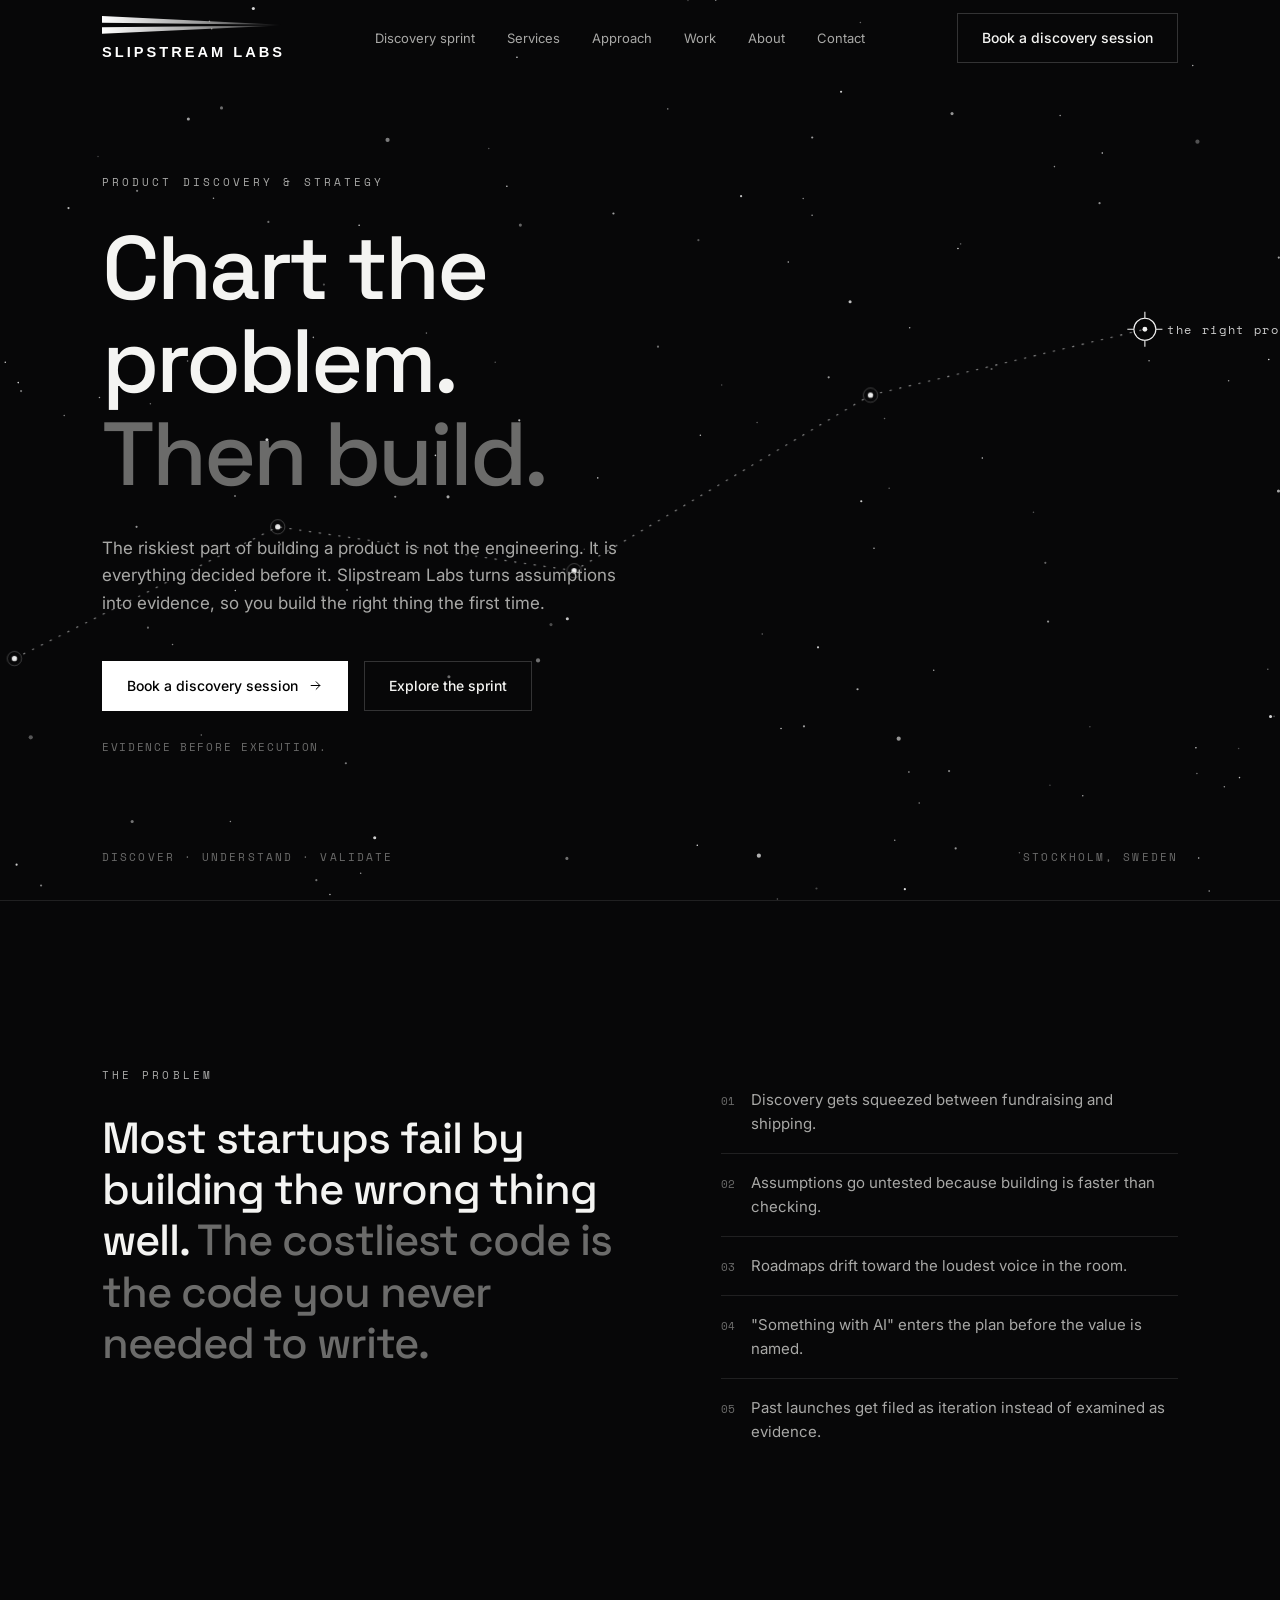
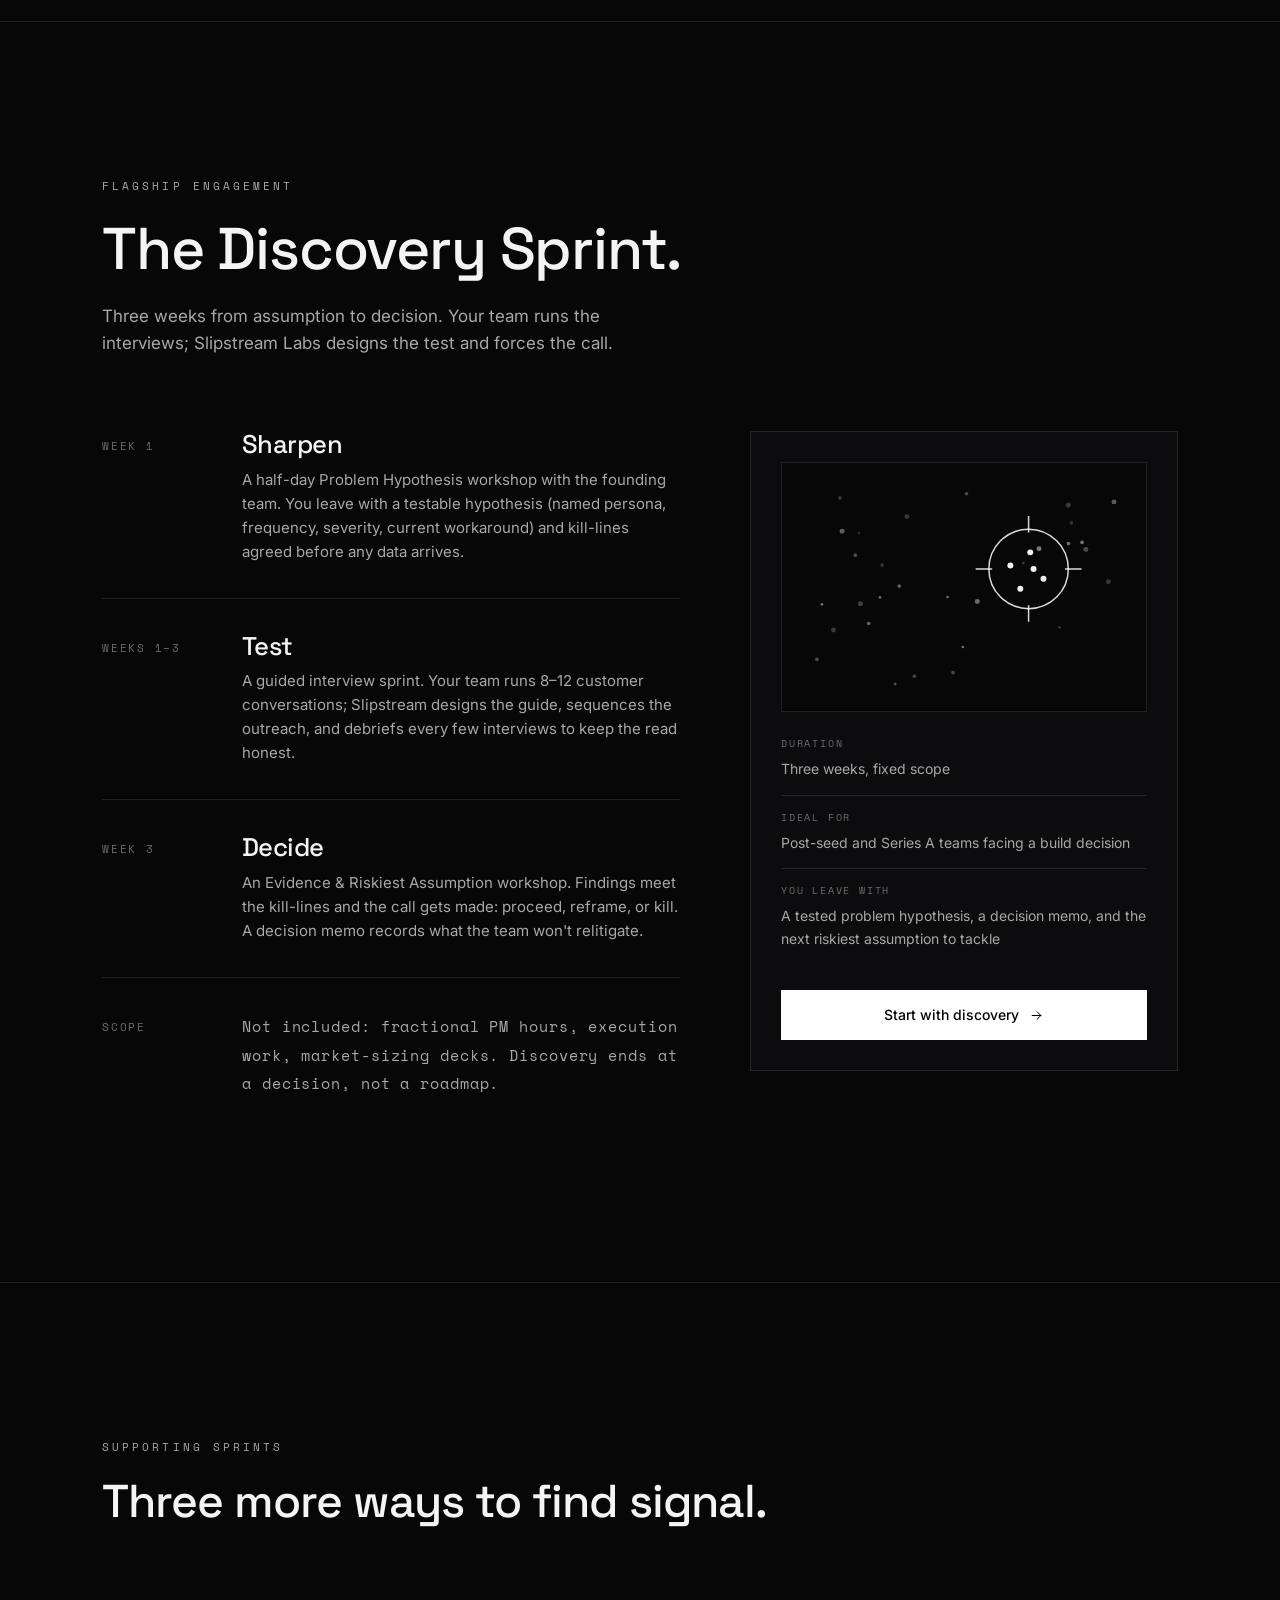
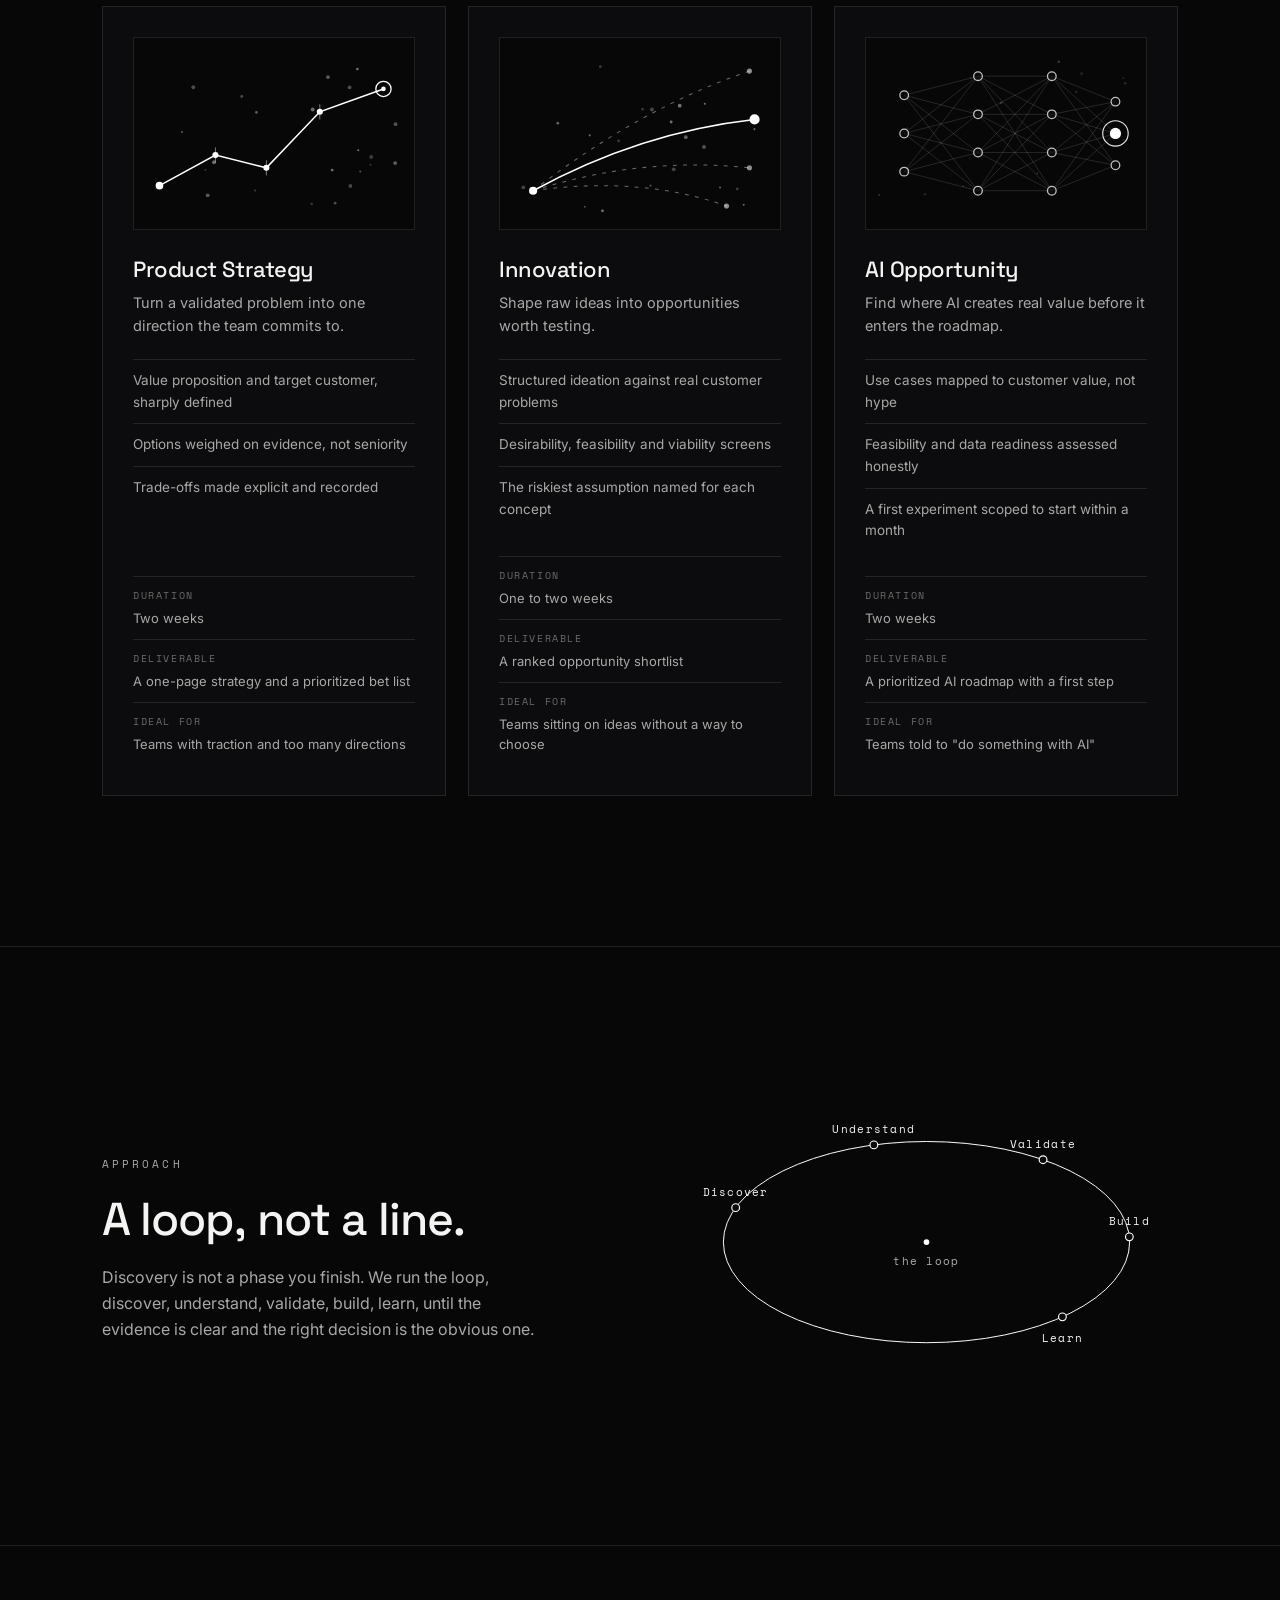
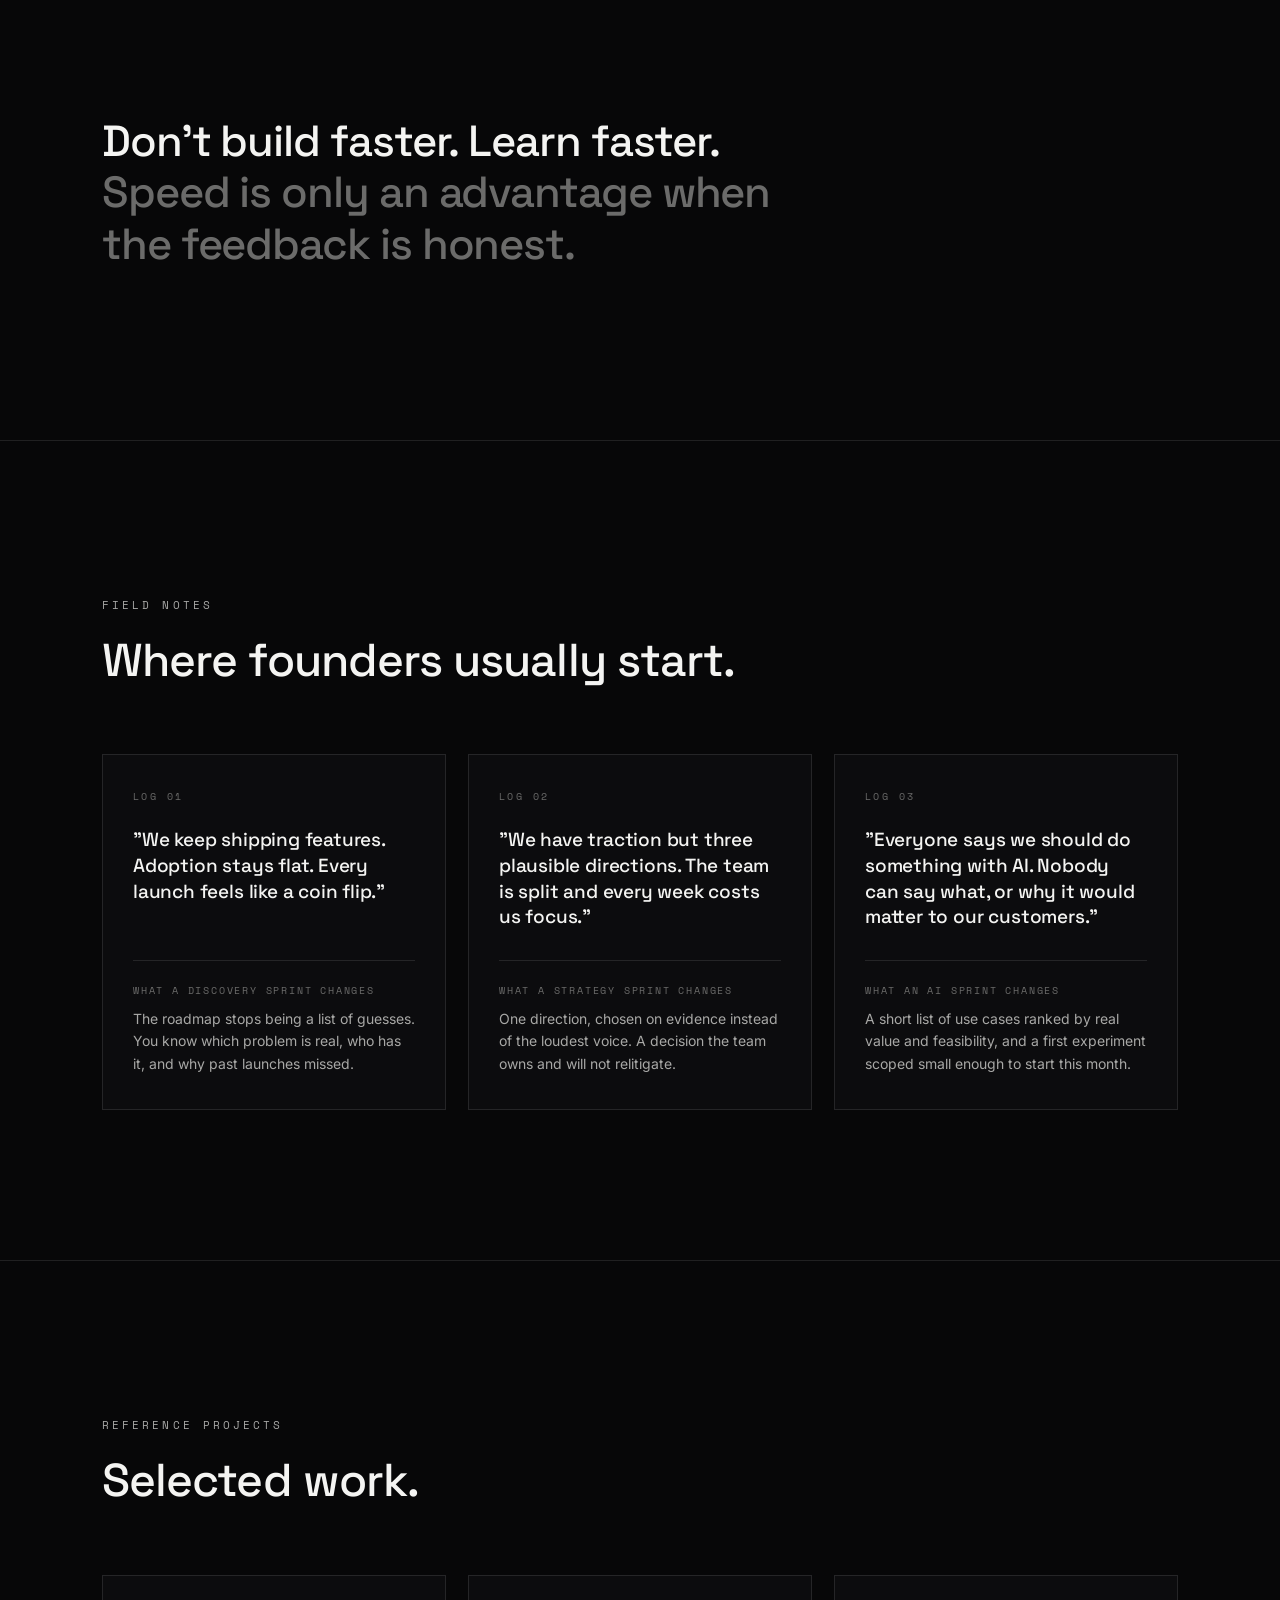
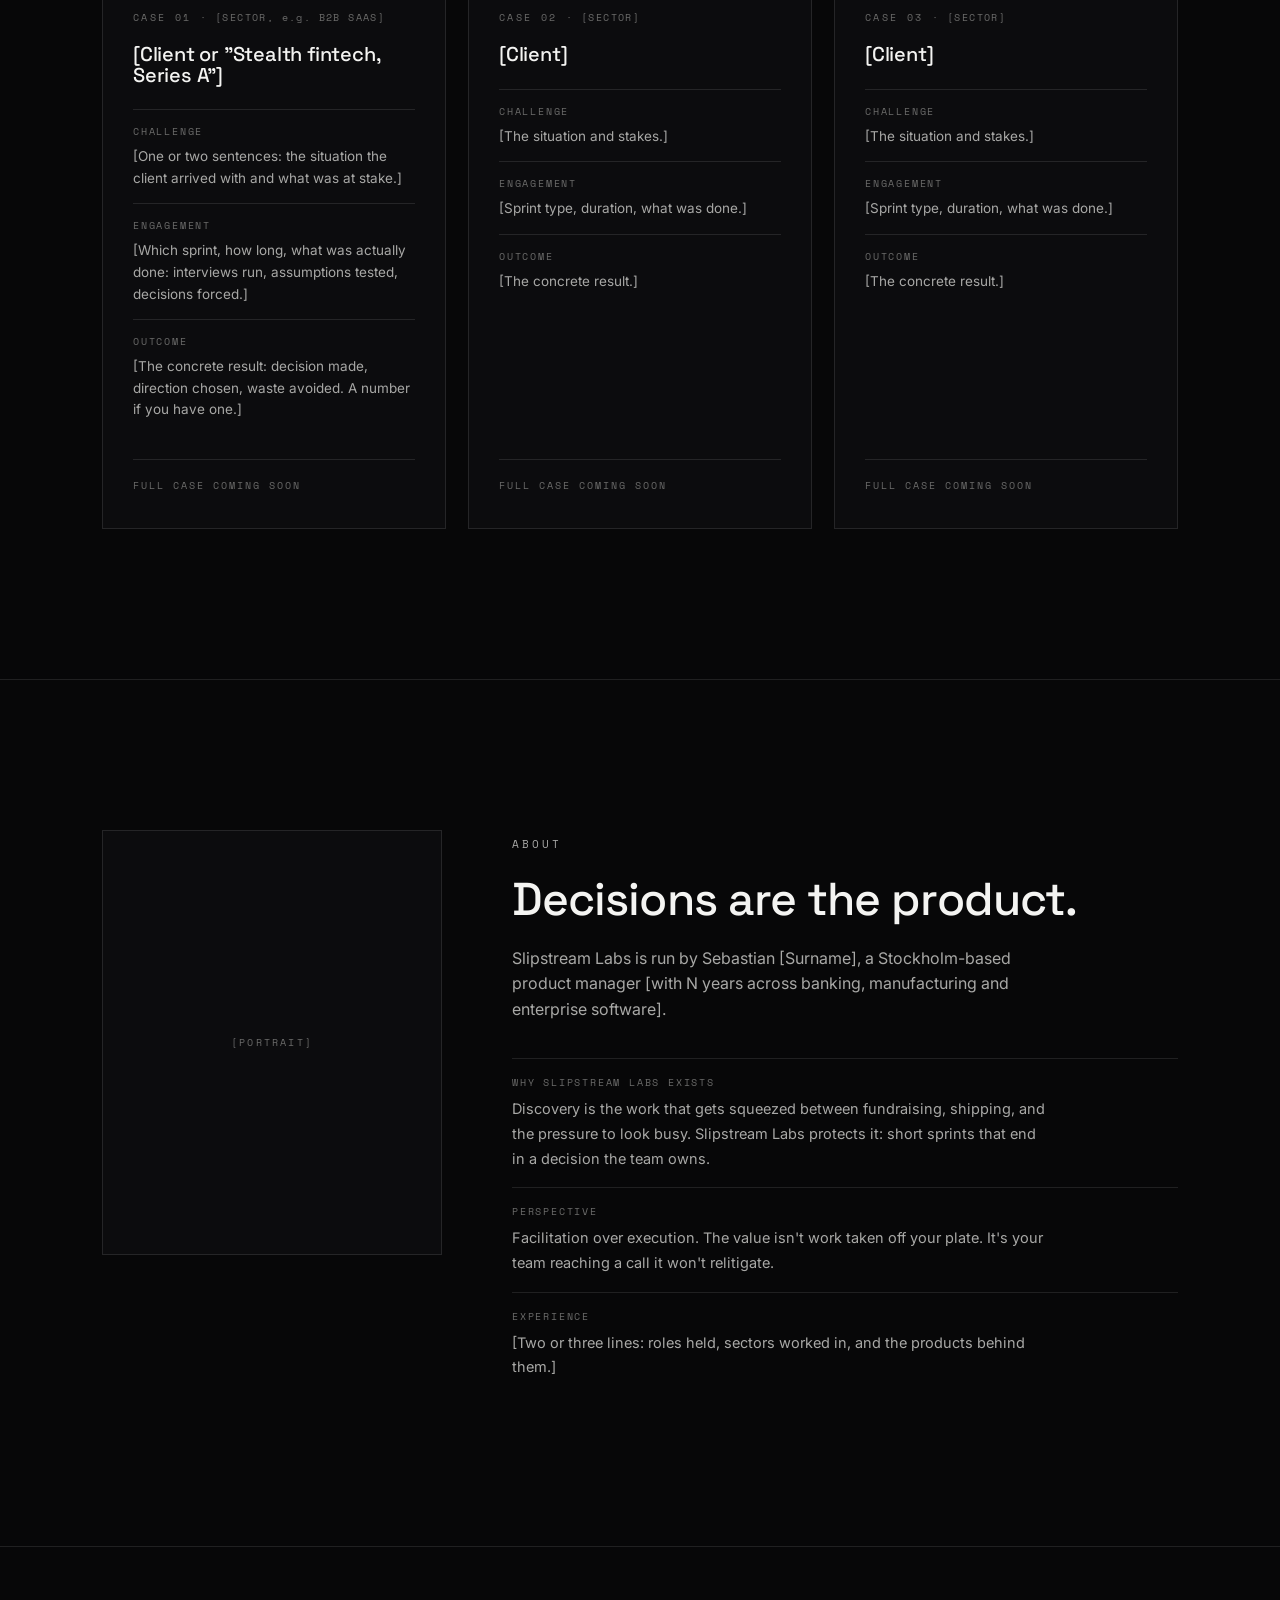
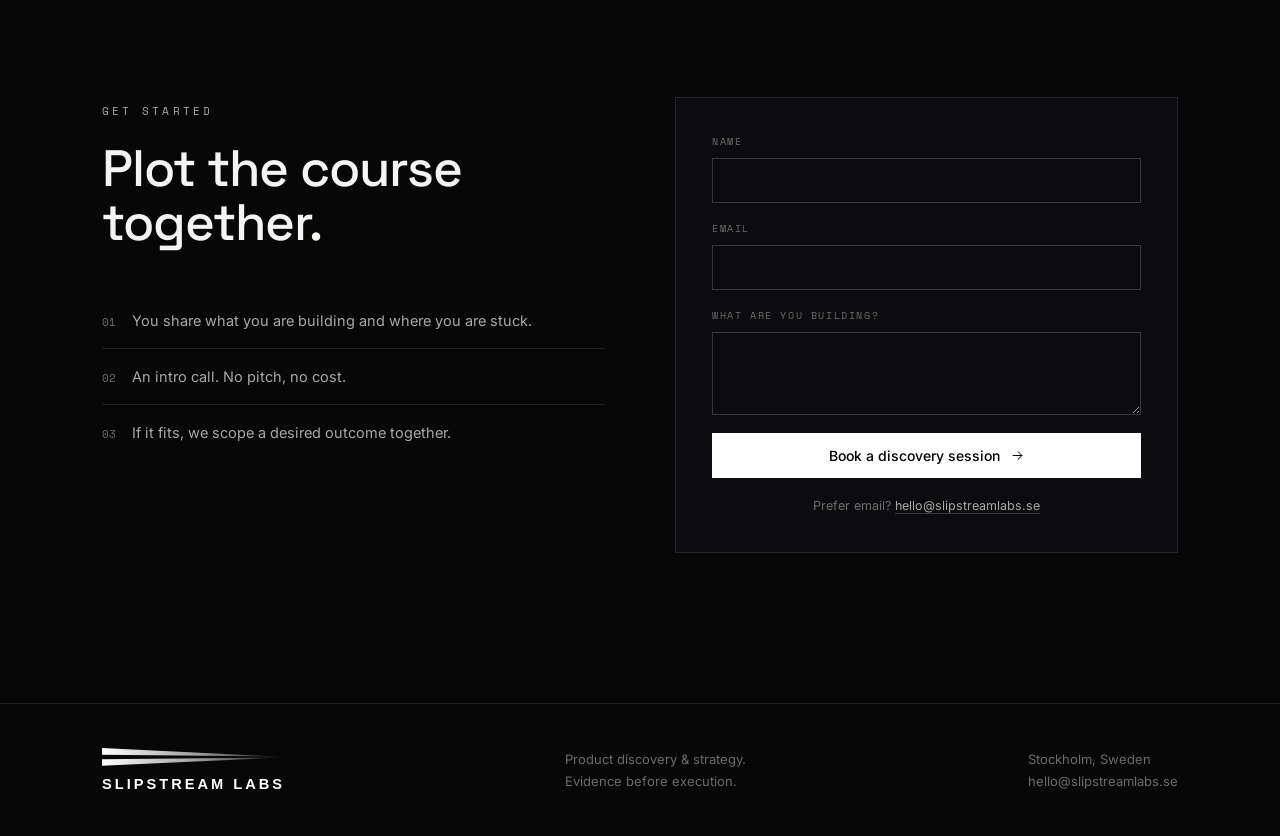
==== index.html @ be3dd7c4 "Rebrand site from Leapfrog Labs to Slipstream Labs Updates all company name references, contact emai" ====
<!DOCTYPE html><html lang="en"><head>
<meta charset="UTF-8"><meta name="viewport" content="width=device-width,initial-scale=1">
<title>Slipstream Labs, product discovery and strategy</title>
<meta name="description" content="Slipstream Labs helps teams discover, understand and validate the right problems before building. Product discovery, strategy, innovation and AI, with evidence before execution.">
<meta name="theme-color" content="#070708">
<meta property="og:type" content="website">
<meta property="og:title" content="Slipstream Labs">
<meta property="og:description" content="Chart the problem. Then build. Product discovery and strategy, evidence before execution.">
<meta property="og:image" content="assets/og-image.png">
<meta property="og:image:width" content="1200"><meta property="og:image:height" content="630">
<meta name="twitter:card" content="summary_large_image">
<link rel="icon" href="assets/favicon.svg" type="image/svg+xml">
<link rel="preconnect" href="https://fonts.googleapis.com"><link rel="preconnect" href="https://fonts.gstatic.com" crossorigin>
<link href="https://fonts.googleapis.com/css2?family=Space+Grotesk:wght@400;500;600&family=Inter:wght@400;500&family=Space+Mono&display=swap" rel="stylesheet">
<link rel="stylesheet" href="css/styles.css"></head><body>

<nav class="nav" id="nav"><div class="nav-in">
  <a class="brand" href="#top" aria-label="Slipstream Labs, home">
    <img
        src="assets/logo-lockup.svg"
        alt="Slipstream Labs"
        class="lockup"
    />
</a>
  <div class="nav-links"><a href="#discovery">Discovery sprint</a><a href="#services">Services</a><a href="#approach">Approach</a><a href="#cases">Work</a><a href="#about">About</a><a href="#contact">Contact</a></div>
  <a class="btn" href="#contact">Book a discovery session</a>
</div></nav>

<header class="hero" id="top">
  <svg class="stars" viewBox="0 0 1440 820" preserveAspectRatio="xMidYMid slice" aria-hidden="true"><rect width="1440" height="820" fill="none"/>
    <circle cx="920.8" cy="20.5" r="0.7" fill="#fff" opacity="0.4"/>
    <circle cx="974.4" cy="731.6" r="0.7" fill="#fff" opacity="0.52" class="tw" style="animation-delay:1.3s;animation-duration:5.0s"/>
    <circle cx="38.2" cy="163.0" r="1.0" fill="#fff" opacity="0.6"/>
    <circle cx="848.5" cy="663.7" r="0.7" fill="#fff" opacity="0.77"/>
    <circle cx="490.0" cy="127.5" r="1.9" fill="#fff" opacity="0.47" class="tw" style="animation-delay:0.6s;animation-duration:6.4s"/>
    <circle cx="869.4" cy="661.8" r="1.0" fill="#fff" opacity="0.6"/>
    <circle cx="545.1" cy="452.7" r="1.4" fill="#fff" opacity="0.65"/>
    <circle cx="831.4" cy="577.7" r="0.7" fill="#fff" opacity="0.4"/>
    <circle cx="114.9" cy="190.9" r="0.7" fill="#fff" opacity="0.43"/>
    <circle cx="525.4" cy="303.5" r="0.7" fill="#fff" opacity="0.42"/>
    <circle cx="933.2" cy="499.5" r="0.7" fill="#fff" opacity="0.72" class="tw" style="animation-delay:2.3s;animation-duration:7.0s"/>
    <circle cx="921.6" cy="456.7" r="1.0" fill="#fff" opacity="0.8"/>
    <circle cx="329.8" cy="26.3" r="0.7" fill="#fff" opacity="0.42" class="tw" style="animation-delay:5.7s;animation-duration:6.5s"/>
    <circle cx="453.1" cy="537.5" r="0.7" fill="#fff" opacity="0.84"/>
    <circle cx="381.4" cy="202.2" r="1.0" fill="#fff" opacity="0.42"/>
    <circle cx="1292.9" cy="327.5" r="0.7" fill="#fff" opacity="0.9"/>
    <circle cx="130.9" cy="38.6" r="0.7" fill="#fff" opacity="0.66"/>
    <circle cx="607.9" cy="52.1" r="0.7" fill="#fff" opacity="0.9"/>
    <circle cx="1398.4" cy="705.8" r="0.7" fill="#fff" opacity="0.72"/>
    <circle cx="773.2" cy="218.8" r="1.0" fill="#fff" opacity="0.32"/>
    <circle cx="653.4" cy="782.1" r="1.4" fill="#fff" opacity="0.42"/>
    <circle cx="257.3" cy="748.4" r="1.4" fill="#fff" opacity="0.44"/>
    <circle cx="876.9" cy="125.3" r="1.0" fill="#fff" opacity="0.6"/>
    <circle cx="763.7" cy="0.5" r="0.7" fill="#fff" opacity="0.26"/>
    <circle cx="1265.4" cy="682.0" r="0.7" fill="#fff" opacity="0.29"/>
    <circle cx="1363.6" cy="70.2" r="0.7" fill="#fff" opacity="0.29"/>
    <circle cx="1102.8" cy="105.3" r="0.7" fill="#fff" opacity="0.61"/>
    <circle cx="1256.3" cy="347.0" r="0.7" fill="#fff" opacity="0.6"/>
    <circle cx="289.7" cy="255.6" r="1.9" fill="#fff" opacity="0.67"/>
    <circle cx="745.3" cy="99.2" r="0.7" fill="#fff" opacity="0.47"/>
    <circle cx="331.4" cy="180.6" r="0.7" fill="#fff" opacity="0.66"/>
    <circle cx="1303.8" cy="704.9" r="0.7" fill="#fff" opacity="0.4"/>
    <circle cx="308.5" cy="108.5" r="1.4" fill="#fff" opacity="0.62"/>
    <circle cx="1129.9" cy="662.1" r="0.7" fill="#fff" opacity="0.31"/>
    <circle cx="610.0" cy="383.0" r="1.0" fill="#fff" opacity="0.69"/>
    <circle cx="141.7" cy="330.1" r="0.7" fill="#fff" opacity="0.81"/>
    <circle cx="273.9" cy="367.9" r="0.7" fill="#fff" opacity="0.43"/>
    <circle cx="1329.5" cy="363.4" r="1.4" fill="#fff" opacity="0.61" class="tw" style="animation-delay:6.0s;animation-duration:6.3s"/>
    <circle cx="1395.4" cy="759.6" r="1.4" fill="#fff" opacity="0.36"/>
    <circle cx="307.8" cy="328.9" r="0.7" fill="#fff" opacity="0.5"/>
    <circle cx="381.9" cy="642.9" r="0.7" fill="#fff" opacity="0.52"/>
    <circle cx="1433.4" cy="455.7" r="1.0" fill="#fff" opacity="0.35"/>
    <circle cx="1394.9" cy="474.9" r="1.0" fill="#fff" opacity="0.74" class="tw" style="animation-delay:3.5s;animation-duration:5.0s"/>
    <circle cx="1227.9" cy="129.1" r="1.9" fill="#fff" opacity="0.3" class="tw" style="animation-delay:3.6s;animation-duration:5.7s"/>
    <circle cx="338.7" cy="98.3" r="1.4" fill="#fff" opacity="0.41"/>
    <circle cx="891.9" cy="343.8" r="1.0" fill="#fff" opacity="0.59"/>
    <circle cx="294.1" cy="587.3" r="0.7" fill="#fff" opacity="0.51"/>
    <circle cx="432.0" cy="259.3" r="1.0" fill="#fff" opacity="0.3"/>
    <circle cx="1437.8" cy="816.8" r="0.7" fill="#fff" opacity="0.39"/>
    <circle cx="1343.9" cy="722.3" r="1.4" fill="#fff" opacity="0.49" class="tw" style="animation-delay:5.0s;animation-duration:5.8s"/>
    <circle cx="880.8" cy="809.5" r="1.0" fill="#fff" opacity="0.26"/>
    <circle cx="431.1" cy="544.0" r="1.4" fill="#fff" opacity="0.34" class="tw" style="animation-delay:0.6s;animation-duration:5.2s"/>
    <circle cx="392.2" cy="496.0" r="1.0" fill="#fff" opacity="0.38"/>
    <circle cx="380.1" cy="400.6" r="1.4" fill="#fff" opacity="0.8" class="tw" style="animation-delay:2.5s;animation-duration:4.1s"/>
    <circle cx="5.1" cy="632.3" r="1.0" fill="#fff" opacity="0.42"/>
    <circle cx="794.4" cy="350.7" r="0.7" fill="#fff" opacity="0.3"/>
    <circle cx="1301.7" cy="447.4" r="1.4" fill="#fff" opacity="0.63" class="tw" style="animation-delay:0.8s;animation-duration:4.2s"/>
    <circle cx="1294.5" cy="652.8" r="1.4" fill="#fff" opacity="0.83" class="tw" style="animation-delay:1.5s;animation-duration:3.4s"/>
    <circle cx="1123.4" cy="725.0" r="0.7" fill="#fff" opacity="0.65" class="tw" style="animation-delay:5.6s;animation-duration:6.5s"/>
    <circle cx="1405.7" cy="664.8" r="1.4" fill="#fff" opacity="0.27"/>
    <circle cx="478.3" cy="763.3" r="1.4" fill="#fff" opacity="0.81"/>
    <circle cx="384.2" cy="645.6" r="0.7" fill="#fff" opacity="0.82"/>
    <circle cx="320.3" cy="669.6" r="0.7" fill="#fff" opacity="0.45"/>
    <circle cx="327.7" cy="19.4" r="0.7" fill="#fff" opacity="0.46"/>
    <circle cx="1392.3" cy="228.9" r="1.0" fill="#fff" opacity="0.51"/>
    <circle cx="772.2" cy="770.2" r="0.7" fill="#fff" opacity="0.88" class="tw" style="animation-delay:5.8s;animation-duration:4.1s"/>
    <circle cx="156.1" cy="356.3" r="1.0" fill="#fff" opacity="0.45"/>
    <circle cx="736.4" cy="315.9" r="1.0" fill="#fff" opacity="0.42"/>
    <circle cx="2.4" cy="759.0" r="1.0" fill="#fff" opacity="0.72"/>
    <circle cx="965.7" cy="298.7" r="0.7" fill="#fff" opacity="0.68"/>
    <circle cx="452.0" cy="695.4" r="1.0" fill="#fff" opacity="0.45"/>
    <circle cx="588.1" cy="330.0" r="0.7" fill="#fff" opacity="0.33"/>
    <circle cx="1354.1" cy="555.4" r="1.4" fill="#fff" opacity="0.65"/>
    <circle cx="789.0" cy="0.3" r="0.7" fill="#fff" opacity="0.53"/>
    <circle cx="942.8" cy="381.3" r="0.7" fill="#fff" opacity="0.39"/>
    <circle cx="1297.7" cy="652.7" r="0.7" fill="#fff" opacity="0.31"/>
    <circle cx="911.4" cy="274.9" r="1.4" fill="#fff" opacity="0.74"/>
    <circle cx="323.5" cy="163.3" r="0.7" fill="#fff" opacity="0.41"/>
    <circle cx="1223.6" cy="59.7" r="0.7" fill="#fff" opacity="0.66" class="tw" style="animation-delay:4.2s;animation-duration:5.0s"/>
    <circle cx="351.3" cy="538.0" r="0.7" fill="#fff" opacity="0.74"/>
    <circle cx="153.5" cy="348.6" r="0.7" fill="#fff" opacity="0.87"/>
    <circle cx="72.3" cy="204.3" r="1.4" fill="#fff" opacity="0.55"/>
    <circle cx="961.3" cy="810.1" r="1.0" fill="#fff" opacity="0.87"/>
    <circle cx="882.2" cy="589.8" r="1.0" fill="#fff" opacity="0.79"/>
    <circle cx="1292.0" cy="609.8" r="0.7" fill="#fff" opacity="0.42"/>
    <circle cx="918.2" cy="628.0" r="1.0" fill="#fff" opacity="0.66"/>
    <circle cx="111.6" cy="234.3" r="0.7" fill="#fff" opacity="0.46"/>
    <circle cx="199.3" cy="189.6" r="1.0" fill="#fff" opacity="0.71" class="tw" style="animation-delay:2.4s;animation-duration:5.2s"/>
    <circle cx="598.7" cy="169.6" r="0.7" fill="#fff" opacity="0.84"/>
    <circle cx="1001.6" cy="702.5" r="1.0" fill="#fff" opacity="0.5" class="tw" style="animation-delay:2.1s;animation-duration:6.0s"/>
    <circle cx="1229.0" cy="781.8" r="0.7" fill="#fff" opacity="0.74"/>
    <circle cx="868.7" cy="180.8" r="0.7" fill="#fff" opacity="0.53" class="tw" style="animation-delay:2.0s;animation-duration:5.7s"/>
    <circle cx="582.2" cy="135.3" r="0.7" fill="#fff" opacity="0.33"/>
    <circle cx="38.8" cy="323.1" r="1.0" fill="#fff" opacity="0.27"/>
    <circle cx="195.4" cy="378.6" r="0.7" fill="#fff" opacity="0.5" class="tw" style="animation-delay:2.0s;animation-duration:6.0s"/>
    <circle cx="545.9" cy="616.6" r="1.4" fill="#fff" opacity="0.41" class="tw" style="animation-delay:0.1s;animation-duration:5.2s"/>
    <circle cx="1439.9" cy="287.0" r="1.0" fill="#fff" opacity="0.76"/>
    <circle cx="1086.1" cy="778.7" r="0.7" fill="#fff" opacity="0.26" class="tw" style="animation-delay:0.8s;animation-duration:5.7s"/>
    <circle cx="812.1" cy="178.7" r="1.0" fill="#fff" opacity="0.75" class="tw" style="animation-delay:3.6s;animation-duration:6.0s"/>
    <circle cx="164.9" cy="671.8" r="1.9" fill="#fff" opacity="0.32" class="tw" style="animation-delay:1.9s;animation-duration:5.7s"/>
    <circle cx="1379.8" cy="325.3" r="1.0" fill="#fff" opacity="0.3"/>
    <circle cx="903.2" cy="83.6" r="1.0" fill="#fff" opacity="0.8"/>
    <circle cx="174.3" cy="806.8" r="1.0" fill="#fff" opacity="0.48"/>
    <circle cx="533.6" cy="414.9" r="0.7" fill="#fff" opacity="0.8"/>
    <circle cx="152.0" cy="787.8" r="1.0" fill="#fff" opacity="0.79"/>
    <circle cx="627.1" cy="601.7" r="1.9" fill="#fff" opacity="0.43"/>
    <circle cx="775.0" cy="396.5" r="0.7" fill="#fff" opacity="0.73"/>
    <circle cx="1226.5" cy="681.2" r="0.7" fill="#fff" opacity="0.82"/>
    <circle cx="669.2" cy="500.5" r="0.7" fill="#fff" opacity="0.27"/>
    <circle cx="261.8" cy="173.9" r="1.0" fill="#fff" opacity="0.47"/>
    <circle cx="1009.7" cy="226.5" r="0.7" fill="#fff" opacity="0.87" class="tw" style="animation-delay:4.3s;animation-duration:5.0s"/>
    <circle cx="1091.8" cy="566.3" r="1.0" fill="#fff" opacity="0.57"/>
    <circle cx="134.0" cy="181.7" r="1.0" fill="#fff" opacity="0.45"/>
    <circle cx="681.5" cy="435.4" r="0.7" fill="#fff" opacity="0.73"/>
    <circle cx="1012.1" cy="222.2" r="0.7" fill="#fff" opacity="0.33" class="tw" style="animation-delay:0.7s;animation-duration:5.1s"/>
    <circle cx="1097.6" cy="151.8" r="0.7" fill="#fff" opacity="0.56"/>
    <circle cx="1406.3" cy="430.2" r="0.7" fill="#fff" opacity="0.32" class="tw" style="animation-delay:1.4s;animation-duration:3.7s"/>
    <circle cx="20.4" cy="438.0" r="0.7" fill="#fff" opacity="0.88"/>
    <circle cx="1004.3" cy="103.5" r="1.4" fill="#fff" opacity="0.57"/>
    <circle cx="826.7" cy="384.9" r="0.7" fill="#fff" opacity="0.37" class="tw" style="animation-delay:5.6s;animation-duration:4.9s"/>
    <circle cx="1183.8" cy="328.6" r="0.7" fill="#fff" opacity="0.66" class="tw" style="animation-delay:0.9s;animation-duration:5.3s"/>
    <circle cx="437.5" cy="815.0" r="0.7" fill="#fff" opacity="0.75"/>
    <circle cx="1138.7" cy="185.1" r="1.0" fill="#fff" opacity="0.54"/>
    <circle cx="1238.6" cy="811.8" r="0.7" fill="#fff" opacity="0.65"/>
    <circle cx="1065.7" cy="777.0" r="0.7" fill="#fff" opacity="0.39"/>
    <circle cx="226.2" cy="142.5" r="0.7" fill="#fff" opacity="0.25"/>
    <circle cx="855.1" cy="238.8" r="0.7" fill="#fff" opacity="0.71"/>
    <circle cx="653.8" cy="563.7" r="1.4" fill="#fff" opacity="0.76"/>
    <circle cx="952.1" cy="765.6" r="0.7" fill="#fff" opacity="0.6"/>
    <circle cx="1308.1" cy="677.8" r="0.7" fill="#fff" opacity="0.36"/>
    <circle cx="1078.5" cy="466.7" r="0.7" fill="#fff" opacity="0.33"/>
    <circle cx="1007.6" cy="773.0" r="1.0" fill="#fff" opacity="0.57" class="tw" style="animation-delay:0.2s;animation-duration:4.7s"/>
    <circle cx="464.1" cy="205.3" r="0.7" fill="#fff" opacity="0.88"/>
    <circle cx="828.3" cy="779.6" r="1.9" fill="#fff" opacity="0.69"/>
    <circle cx="57.9" cy="620.1" r="0.7" fill="#fff" opacity="0.67"/>
    <circle cx="261.3" cy="480.0" r="1.0" fill="#fff" opacity="0.57" class="tw" style="animation-delay:2.1s;animation-duration:4.3s"/>
    <circle cx="965.0" cy="703.3" r="0.7" fill="#fff" opacity="0.7"/>
    <circle cx="1361.1" cy="667.1" r="1.0" fill="#fff" opacity="0.55"/>
    <circle cx="465.5" cy="795.6" r="0.7" fill="#fff" opacity="0.58"/>
    <circle cx="947.0" cy="444.9" r="0.7" fill="#fff" opacity="0.37"/>
    <circle cx="1089.3" cy="512.8" r="1.0" fill="#fff" opacity="0.38"/>
    <circle cx="1335.8" cy="359.3" r="1.0" fill="#fff" opacity="0.33"/>
    <circle cx="876.8" cy="196.2" r="0.7" fill="#fff" opacity="0.61"/>
    <circle cx="134.2" cy="813.7" r="1.4" fill="#fff" opacity="0.55" class="tw" style="animation-delay:5.0s;animation-duration:5.0s"/>
    <circle cx="1031.9" cy="417.3" r="0.7" fill="#fff" opacity="0.79"/>
    <circle cx="351.0" cy="452.0" r="0.7" fill="#fff" opacity="0.85"/>
    <circle cx="1266.2" cy="708.5" r="0.7" fill="#fff" opacity="0.76"/>
    <circle cx="1345.3" cy="416.3" r="1.4" fill="#fff" opacity="0.43"/>
    <circle cx="845.2" cy="819.1" r="0.7" fill="#fff" opacity="0.35"/>
    <circle cx="497.0" cy="452.6" r="1.0" fill="#fff" opacity="0.55"/>
    <circle cx="271.7" cy="571.9" r="1.0" fill="#fff" opacity="0.4"/>
    <circle cx="62.9" cy="610.7" r="1.0" fill="#fff" opacity="0.78"/>
    <circle cx="955.7" cy="673.0" r="1.9" fill="#fff" opacity="0.57" class="tw" style="animation-delay:3.0s;animation-duration:5.4s"/>
    <circle cx="1252.4" cy="716.8" r="0.7" fill="#fff" opacity="0.59"/>
    <circle cx="1040.3" cy="336.2" r="1.0" fill="#fff" opacity="0.35"/>
    <circle cx="1395.7" cy="277.6" r="1.0" fill="#fff" opacity="0.67"/>
    <circle cx="1227.4" cy="704.7" r="0.7" fill="#fff" opacity="0.46"/>
    <circle cx="1093.5" cy="715.4" r="0.7" fill="#fff" opacity="0.29"/>
    <circle cx="1326.1" cy="817.9" r="1.0" fill="#fff" opacity="0.53" class="tw" style="animation-delay:3.8s;animation-duration:6.5s"/>
    <circle cx="638.9" cy="569.1" r="1.4" fill="#fff" opacity="0.28"/>
    <circle cx="422.4" cy="307.4" r="0.7" fill="#fff" opacity="0.6"/>
    <circle cx="1141.2" cy="139.4" r="0.7" fill="#fff" opacity="0.82"/>
    <circle cx="346.8" cy="748.5" r="0.7" fill="#fff" opacity="0.55"/>
    <circle cx="367.7" cy="7.7" r="1.4" fill="#fff" opacity="0.84"/>
    <circle cx="227.5" cy="362.2" r="0.7" fill="#fff" opacity="0.63"/>
    <circle cx="611.0" cy="205.1" r="1.4" fill="#fff" opacity="0.38"/>
    <circle cx="695.8" cy="194.5" r="1.0" fill="#fff" opacity="0.62"/>
    <circle cx="425.1" cy="801.9" r="1.0" fill="#fff" opacity="0.43"/>
    <circle cx="987.6" cy="610.6" r="0.7" fill="#fff" opacity="0.64"/>
    <circle cx="1302.0" cy="234.7" r="1.0" fill="#fff" opacity="0.64"/>
    <path class="traj" d="M150 600 L390 480 L660 520 L930 360 L1180 300" fill="none" stroke="#fff" stroke-width="1" stroke-dasharray="2 7" opacity="0.55"/>
    <circle cx="150" cy="600" r="2.4" fill="#fff" opacity="0.9"/>
    <circle cx="150" cy="600" r="6.5" fill="none" stroke="#fff" stroke-width="0.6" opacity="0.35"/>
    <circle cx="390" cy="480" r="2.4" fill="#fff" opacity="0.9"/>
    <circle cx="390" cy="480" r="6.5" fill="none" stroke="#fff" stroke-width="0.6" opacity="0.35"/>
    <circle cx="660" cy="520" r="2.4" fill="#fff" opacity="0.9"/>
    <circle cx="660" cy="520" r="6.5" fill="none" stroke="#fff" stroke-width="0.6" opacity="0.35"/>
    <circle cx="930" cy="360" r="2.4" fill="#fff" opacity="0.9"/>
    <circle cx="930" cy="360" r="6.5" fill="none" stroke="#fff" stroke-width="0.6" opacity="0.35"/>
    <g opacity="0.95"><circle cx="1180" cy="300" r="10" fill="none" stroke="#fff" stroke-width="1"/><circle cx="1180" cy="300" r="2.2" fill="#fff"/><path d="M1180 284v6M1180 310v6M1164 300h6M1190 300h6" stroke="#fff" stroke-width="1"/></g>
    <text x="1200" y="304" class="traj-lbl">the right problem</text></svg>
  <div class="hero-in">
    <span class="eyebrow">Product discovery &amp; strategy</span>
    <h1>Chart the problem.<br><span class="dim">Then build.</span></h1>
    <p class="sub">The riskiest part of building a product is not the engineering. It is everything decided before it. Slipstream Labs turns assumptions into evidence, so you build the right thing the first time.</p>
    <div class="hero-cta">
      <a class="btn btn-solid" href="#contact">Book a discovery session <svg class="ic-ar" viewBox="0 0 24 24" fill="none" stroke="currentColor" stroke-width="1.6" stroke-linecap="round" stroke-linejoin="round"><path d="M5 12h14M13 6l6 6-6 6"/></svg></a>
      <a class="btn" href="#discovery">Explore the sprint</a>
    </div>
    <p class="hero-check">Evidence before execution.</p>
  </div>
  <div class="hero-foot"><div class="wrap"><span>Discover &middot; Understand &middot; Validate</span><span>Stockholm, Sweden</span></div></div>
</header>

<section class="problem"><div class="wrap prob-grid">
  <div class="reveal">
    <span class="eyebrow">The problem</span>
    <p class="prob-state">Most startups fail by building the wrong thing well. <span class="dim">The costliest code is the code you never needed to write.</span></p>
  </div>
  <ul class="prob-list reveal">
    <li><span>01</span> Discovery gets squeezed between fundraising and shipping.</li>
    <li><span>02</span> Assumptions go untested because building is faster than checking.</li>
    <li><span>03</span> Roadmaps drift toward the loudest voice in the room.</li>
    <li><span>04</span> "Something with AI" enters the plan before the value is named.</li>
    <li><span>05</span> Past launches get filed as iteration instead of examined as evidence.</li>
  </ul>
</div></section>

<section class="flag" id="discovery"><div class="wrap">
  <div class="flag-head reveal">
    <span class="eyebrow">Flagship engagement</span>
    <h2>The Discovery Sprint.</h2>
    <p class="lead">Three weeks from assumption to decision. Your team runs the interviews; Slipstream Labs designs the test and forces the call.</p>
  </div>
  <div class="flag-grid">
    <ol class="phases reveal">
      <li>
        <span class="ph-wk">Week 1</span>
        <div>
          <h3>Sharpen</h3>
          <p>A half-day Problem Hypothesis workshop with the founding team. You leave with a testable hypothesis (named persona, frequency, severity, current workaround) and kill-lines agreed before any data arrives.</p>
        </div>
      </li>
      <li>
        <span class="ph-wk">Weeks 1&ndash;3</span>
        <div>
          <h3>Test</h3>
          <p>A guided interview sprint. Your team runs 8&ndash;12 customer conversations; Slipstream designs the guide, sequences the outreach, and debriefs every few interviews to keep the read honest.</p>
        </div>
      </li>
      <li>
        <span class="ph-wk">Week 3</span>
        <div>
          <h3>Decide</h3>
          <p>An Evidence &amp; Riskiest Assumption workshop. Findings meet the kill-lines and the call gets made: proceed, reframe, or kill. A decision memo records what the team won't relitigate.</p>
        </div>
      </li>
      <li class="flag-note-row"><span class="ph-wk">Scope</span><div><p class="flag-note">Not included: fractional PM hours, execution work, market-sizing decks. Discovery ends at a decision, not a roadmap.</p></div></li>
    </ol>
    <aside class="flag-right reveal">
      <svg class="wk-dia" viewBox="0 0 220 150" aria-hidden="true"><circle cx="75.5" cy="32.4" r="1.5" fill="#fff" opacity="0.19"/><circle cx="173.0" cy="25.5" r="1.5" fill="#fff" opacity="0.2"/><circle cx="111.5" cy="18.6" r="1.1" fill="#fff" opacity="0.29"/><circle cx="59.2" cy="81.2" r="0.8" fill="#fff" opacity="0.4"/><circle cx="36.3" cy="41.2" r="1.5" fill="#fff" opacity="0.34"/><circle cx="24.1" cy="85.4" r="0.8" fill="#fff" opacity="0.44"/><circle cx="21.1" cy="118.7" r="1.1" fill="#fff" opacity="0.29"/><circle cx="118.0" cy="83.7" r="1.5" fill="#fff" opacity="0.4"/><circle cx="47.4" cy="85.0" r="1.5" fill="#fff" opacity="0.23"/><circle cx="31.1" cy="100.9" r="1.5" fill="#fff" opacity="0.2"/><circle cx="52.4" cy="97.0" r="1.1" fill="#fff" opacity="0.39"/><circle cx="103.3" cy="126.7" r="1.1" fill="#fff" opacity="0.26"/><circle cx="167.7" cy="99.3" r="0.8" fill="#fff" opacity="0.2"/><circle cx="70.8" cy="74.4" r="1.1" fill="#fff" opacity="0.38"/><circle cx="68.4" cy="133.6" r="0.8" fill="#fff" opacity="0.32"/><circle cx="44.3" cy="55.7" r="1.1" fill="#fff" opacity="0.29"/><circle cx="200.6" cy="23.5" r="1.5" fill="#fff" opacity="0.33"/><circle cx="183.6" cy="52.3" r="1.5" fill="#fff" opacity="0.27"/><circle cx="109.3" cy="111.2" r="0.8" fill="#fff" opacity="0.41"/><circle cx="197.2" cy="71.8" r="1.5" fill="#fff" opacity="0.2"/><circle cx="155.3" cy="51.8" r="1.5" fill="#fff" opacity="0.45"/><circle cx="173.1" cy="48.7" r="1.1" fill="#fff" opacity="0.42"/><circle cx="80.0" cy="128.8" r="1.1" fill="#fff" opacity="0.23"/><circle cx="35.0" cy="21.2" r="1.1" fill="#fff" opacity="0.21"/><circle cx="60.5" cy="61.7" r="1.1" fill="#fff" opacity="0.2"/><circle cx="100.0" cy="81.0" r="0.8" fill="#fff" opacity="0.4"/><circle cx="181.3" cy="48.0" r="1.1" fill="#fff" opacity="0.45"/><circle cx="145.8" cy="60.4" r="0.8" fill="#fff" opacity="0.22"/><circle cx="46.5" cy="42.3" r="0.8" fill="#fff" opacity="0.18"/><circle cx="174.9" cy="36.2" r="1.1" fill="#fff" opacity="0.18"/><circle cx="138" cy="62" r="1.8" fill="#fff" opacity="0.95"/><circle cx="150" cy="54" r="1.8" fill="#fff" opacity="0.95"/><circle cx="158" cy="70" r="1.8" fill="#fff" opacity="0.95"/><circle cx="144" cy="76" r="1.8" fill="#fff" opacity="0.95"/><circle cx="152" cy="64" r="1.8" fill="#fff" opacity="0.95"/><circle cx="149" cy="64" r="24" fill="none" stroke="#fff" stroke-width="0.9" opacity="0.85"/><path d="M149 32v10M149 86v10M117 64h10M171 64h10" stroke="#fff" stroke-width="0.9" opacity="0.85"/></svg>
      <dl class="flag-meta">
        <div><dt>Duration</dt><dd>Three weeks, fixed scope</dd></div>
        <div><dt>Ideal for</dt><dd>Post-seed and Series A teams facing a build decision</dd></div>
        <div><dt>You leave with</dt><dd>A tested problem hypothesis, a decision memo, and the next riskiest assumption to tackle</dd></div>
      </dl>
      <a class="btn btn-solid" href="#contact">Start with discovery <svg class="ic-ar" viewBox="0 0 24 24" fill="none" stroke="currentColor" stroke-width="1.6" stroke-linecap="round" stroke-linejoin="round"><path d="M5 12h14M13 6l6 6-6 6"/></svg></a>
    </aside>
  </div>
</div></section>

<section class="svcs" id="services"><div class="wrap">
  <div class="svcs-head reveal">
    <span class="eyebrow">Supporting sprints</span>
    <h2>Three more ways to find signal.</h2>
  </div>
  <div class="sv-grid">

  <article class="sv reveal">
    <svg class="wk-dia" viewBox="0 0 220 150" aria-hidden="true"><circle cx="62.8" cy="97.6" r="1.5" fill="#fff" opacity="0.4"/><circle cx="186.4" cy="93.5" r="1.5" fill="#fff" opacity="0.22"/><circle cx="56.1" cy="103.6" r="0.8" fill="#fff" opacity="0.2"/><circle cx="177.8" cy="104.9" r="0.8" fill="#fff" opacity="0.3"/><circle cx="176.2" cy="88.2" r="0.8" fill="#fff" opacity="0.45"/><circle cx="175.5" cy="24.4" r="1.1" fill="#fff" opacity="0.4"/><circle cx="158.0" cy="129.8" r="1.1" fill="#fff" opacity="0.28"/><circle cx="57.9" cy="123.6" r="1.5" fill="#fff" opacity="0.33"/><circle cx="96.2" cy="58.4" r="1.1" fill="#fff" opacity="0.35"/><circle cx="140.4" cy="56.2" r="1.5" fill="#fff" opacity="0.4"/><circle cx="205.2" cy="98.3" r="1.5" fill="#fff" opacity="0.35"/><circle cx="205.5" cy="67.7" r="1.5" fill="#fff" opacity="0.3"/><circle cx="46.6" cy="38.7" r="1.5" fill="#fff" opacity="0.28"/><circle cx="84.7" cy="45.9" r="1.1" fill="#fff" opacity="0.29"/><circle cx="37.6" cy="73.9" r="0.8" fill="#fff" opacity="0.33"/><circle cx="185.8" cy="99.6" r="0.8" fill="#fff" opacity="0.2"/><circle cx="139.6" cy="130.3" r="1.1" fill="#fff" opacity="0.18"/><circle cx="95.2" cy="119.8" r="0.8" fill="#fff" opacity="0.22"/><circle cx="170.0" cy="116.3" r="1.5" fill="#fff" opacity="0.25"/><circle cx="155.7" cy="103.8" r="1.1" fill="#fff" opacity="0.42"/><circle cx="169.4" cy="38.8" r="1.5" fill="#fff" opacity="0.28"/><circle cx="152.4" cy="30.7" r="1.5" fill="#fff" opacity="0.34"/><path d="M20 116 L64 92 L104 102 L146 58 L196 40" fill="none" stroke="#fff" stroke-width="1.2"/><circle cx="64" cy="92" r="2.4" fill="#fff"/><line x1="64" y1="86" x2="64" y2="98" stroke="#fff" stroke-width="0.7" opacity="0.5"/><circle cx="104" cy="102" r="2.4" fill="#fff"/><line x1="104" y1="96" x2="104" y2="108" stroke="#fff" stroke-width="0.7" opacity="0.5"/><circle cx="146" cy="58" r="2.4" fill="#fff"/><line x1="146" y1="52" x2="146" y2="64" stroke="#fff" stroke-width="0.7" opacity="0.5"/><circle cx="20" cy="116" r="3" fill="#fff"/><circle cx="196" cy="40" r="6" fill="none" stroke="#fff"/><circle cx="196" cy="40" r="1.8" fill="#fff"/></svg>
    <h3>Product Strategy</h3>
    <p class="one">Turn a validated problem into one direction the team commits to.</p>
    <ul class="sv-pts">
      <li>Value proposition and target customer, sharply defined</li>
      <li>Options weighed on evidence, not seniority</li>
      <li>Trade-offs made explicit and recorded</li>
    </ul>
    <dl class="sv-meta">
      <div><dt>Duration</dt><dd>Two weeks</dd></div>
      <div><dt>Deliverable</dt><dd>A one-page strategy and a prioritized bet list</dd></div>
      <div><dt>Ideal for</dt><dd>Teams with traction and too many directions</dd></div>
    </dl>
  </article>

  <article class="sv reveal">
    <svg class="wk-dia" viewBox="0 0 220 150" aria-hidden="true"><circle cx="119.4" cy="56.2" r="1.5" fill="#fff" opacity="0.26"/><circle cx="112.0" cy="55.9" r="1.1" fill="#fff" opacity="0.19"/><circle cx="18.3" cy="117.4" r="1.5" fill="#fff" opacity="0.24"/><circle cx="80.5" cy="135.8" r="1.1" fill="#fff" opacity="0.43"/><circle cx="118.3" cy="116.0" r="0.8" fill="#fff" opacity="0.3"/><circle cx="45.4" cy="66.9" r="1.1" fill="#fff" opacity="0.36"/><circle cx="146.0" cy="77.9" r="1.5" fill="#fff" opacity="0.36"/><circle cx="70.5" cy="76.5" r="0.8" fill="#fff" opacity="0.4"/><circle cx="199.9" cy="71.6" r="0.8" fill="#fff" opacity="0.38"/><circle cx="160.3" cy="85.6" r="1.5" fill="#fff" opacity="0.31"/><circle cx="172.9" cy="117.5" r="0.8" fill="#fff" opacity="0.38"/><circle cx="186.4" cy="118.6" r="1.1" fill="#fff" opacity="0.22"/><circle cx="78.8" cy="22.5" r="1.1" fill="#fff" opacity="0.22"/><circle cx="134.5" cy="66.0" r="1.1" fill="#fff" opacity="0.43"/><circle cx="141.2" cy="53.2" r="1.5" fill="#fff" opacity="0.44"/><circle cx="136.5" cy="103.2" r="1.5" fill="#fff" opacity="0.24"/><circle cx="66.6" cy="132.6" r="0.8" fill="#fff" opacity="0.29"/><circle cx="93.2" cy="80.9" r="1.1" fill="#fff" opacity="0.22"/><circle cx="191.5" cy="131.1" r="0.8" fill="#fff" opacity="0.38"/><circle cx="160.9" cy="51.6" r="0.8" fill="#fff" opacity="0.43"/><path d="M26 120 Q110 55 196 26" fill="none" stroke="#fff" stroke-width="0.8" stroke-dasharray="3 5" opacity="0.4"/><path d="M26 120 Q110 93 196 102" fill="none" stroke="#fff" stroke-width="0.8" stroke-dasharray="3 5" opacity="0.4"/><path d="M26 120 Q110 108 178 132" fill="none" stroke="#fff" stroke-width="0.8" stroke-dasharray="3 5" opacity="0.4"/><path d="M26 120 Q110 74 200 64" fill="none" stroke="#fff" stroke-width="1.3"/><circle cx="26" cy="120" r="3.2" fill="#fff"/><circle cx="196" cy="26" r="2" fill="#fff" opacity="0.55"/><circle cx="196" cy="102" r="2" fill="#fff" opacity="0.55"/><circle cx="178" cy="132" r="2" fill="#fff" opacity="0.55"/><circle cx="200" cy="64" r="4" fill="#fff"/></svg>
    <h3>Innovation</h3>
    <p class="one">Shape raw ideas into opportunities worth testing.</p>
    <ul class="sv-pts">
      <li>Structured ideation against real customer problems</li>
      <li>Desirability, feasibility and viability screens</li>
      <li>The riskiest assumption named for each concept</li>
    </ul>
    <dl class="sv-meta">
      <div><dt>Duration</dt><dd>One to two weeks</dd></div>
      <div><dt>Deliverable</dt><dd>A ranked opportunity shortlist</dd></div>
      <div><dt>Ideal for</dt><dd>Teams sitting on ideas without a way to choose</dd></div>
    </dl>
  </article>

  <article class="sv reveal">
    <svg class="wk-dia" viewBox="0 0 220 150" aria-hidden="true"><circle cx="134.6" cy="106.4" r="0.7" fill="#fff" opacity="0.2"/><circle cx="165.2" cy="42.4" r="0.7" fill="#fff" opacity="0.21"/><circle cx="32.6" cy="71.0" r="0.7" fill="#fff" opacity="0.15"/><circle cx="30.4" cy="42.4" r="0.7" fill="#fff" opacity="0.15"/><circle cx="46.4" cy="122.8" r="1.0" fill="#fff" opacity="0.12"/><circle cx="169.4" cy="28.0" r="1.0" fill="#fff" opacity="0.12"/><circle cx="10.4" cy="123.3" r="0.7" fill="#fff" opacity="0.19"/><circle cx="202.0" cy="31.6" r="0.7" fill="#fff" opacity="0.13"/><circle cx="202.3" cy="80.1" r="0.7" fill="#fff" opacity="0.12"/><circle cx="203.7" cy="35.6" r="1.0" fill="#fff" opacity="0.14"/><circle cx="82.2" cy="31.6" r="0.7" fill="#fff" opacity="0.13"/><circle cx="76.4" cy="116.3" r="0.7" fill="#fff" opacity="0.17"/><circle cx="151.5" cy="18.6" r="1.0" fill="#fff" opacity="0.2"/><circle cx="106.1" cy="51.1" r="1.0" fill="#fff" opacity="0.16"/><line x1="30" y1="45" x2="88" y2="30" stroke="#fff" stroke-width="0.6" opacity="0.16"/><line x1="30" y1="45" x2="88" y2="60" stroke="#fff" stroke-width="0.6" opacity="0.16"/><line x1="30" y1="45" x2="88" y2="90" stroke="#fff" stroke-width="0.6" opacity="0.16"/><line x1="30" y1="45" x2="88" y2="120" stroke="#fff" stroke-width="0.6" opacity="0.16"/><line x1="30" y1="75" x2="88" y2="30" stroke="#fff" stroke-width="0.6" opacity="0.16"/><line x1="30" y1="75" x2="88" y2="60" stroke="#fff" stroke-width="0.6" opacity="0.16"/><line x1="30" y1="75" x2="88" y2="90" stroke="#fff" stroke-width="0.6" opacity="0.16"/><line x1="30" y1="75" x2="88" y2="120" stroke="#fff" stroke-width="0.6" opacity="0.16"/><line x1="30" y1="105" x2="88" y2="30" stroke="#fff" stroke-width="0.6" opacity="0.16"/><line x1="30" y1="105" x2="88" y2="60" stroke="#fff" stroke-width="0.6" opacity="0.16"/><line x1="30" y1="105" x2="88" y2="90" stroke="#fff" stroke-width="0.6" opacity="0.16"/><line x1="30" y1="105" x2="88" y2="120" stroke="#fff" stroke-width="0.6" opacity="0.16"/><line x1="88" y1="30" x2="146" y2="30" stroke="#fff" stroke-width="0.6" opacity="0.16"/><line x1="88" y1="30" x2="146" y2="60" stroke="#fff" stroke-width="0.6" opacity="0.16"/><line x1="88" y1="30" x2="146" y2="90" stroke="#fff" stroke-width="0.6" opacity="0.16"/><line x1="88" y1="30" x2="146" y2="120" stroke="#fff" stroke-width="0.6" opacity="0.16"/><line x1="88" y1="60" x2="146" y2="30" stroke="#fff" stroke-width="0.6" opacity="0.16"/><line x1="88" y1="60" x2="146" y2="60" stroke="#fff" stroke-width="0.6" opacity="0.16"/><line x1="88" y1="60" x2="146" y2="90" stroke="#fff" stroke-width="0.6" opacity="0.16"/><line x1="88" y1="60" x2="146" y2="120" stroke="#fff" stroke-width="0.6" opacity="0.16"/><line x1="88" y1="90" x2="146" y2="30" stroke="#fff" stroke-width="0.6" opacity="0.16"/><line x1="88" y1="90" x2="146" y2="60" stroke="#fff" stroke-width="0.6" opacity="0.16"/><line x1="88" y1="90" x2="146" y2="90" stroke="#fff" stroke-width="0.6" opacity="0.16"/><line x1="88" y1="90" x2="146" y2="120" stroke="#fff" stroke-width="0.6" opacity="0.16"/><line x1="88" y1="120" x2="146" y2="30" stroke="#fff" stroke-width="0.6" opacity="0.16"/><line x1="88" y1="120" x2="146" y2="60" stroke="#fff" stroke-width="0.6" opacity="0.16"/><line x1="88" y1="120" x2="146" y2="90" stroke="#fff" stroke-width="0.6" opacity="0.16"/><line x1="88" y1="120" x2="146" y2="120" stroke="#fff" stroke-width="0.6" opacity="0.16"/><line x1="146" y1="30" x2="196" y2="50" stroke="#fff" stroke-width="0.6" opacity="0.16"/><line x1="146" y1="30" x2="196" y2="75" stroke="#fff" stroke-width="0.6" opacity="0.16"/><line x1="146" y1="30" x2="196" y2="100" stroke="#fff" stroke-width="0.6" opacity="0.16"/><line x1="146" y1="60" x2="196" y2="50" stroke="#fff" stroke-width="0.6" opacity="0.16"/><line x1="146" y1="60" x2="196" y2="75" stroke="#fff" stroke-width="0.6" opacity="0.16"/><line x1="146" y1="60" x2="196" y2="100" stroke="#fff" stroke-width="0.6" opacity="0.16"/><line x1="146" y1="90" x2="196" y2="50" stroke="#fff" stroke-width="0.6" opacity="0.16"/><line x1="146" y1="90" x2="196" y2="75" stroke="#fff" stroke-width="0.6" opacity="0.16"/><line x1="146" y1="90" x2="196" y2="100" stroke="#fff" stroke-width="0.6" opacity="0.16"/><line x1="146" y1="120" x2="196" y2="50" stroke="#fff" stroke-width="0.6" opacity="0.16"/><line x1="146" y1="120" x2="196" y2="75" stroke="#fff" stroke-width="0.6" opacity="0.16"/><line x1="146" y1="120" x2="196" y2="100" stroke="#fff" stroke-width="0.6" opacity="0.16"/><circle cx="30" cy="45" r="3.4" fill="#0c0c0e" stroke="#fff" stroke-width="1" opacity="0.75"/><circle cx="30" cy="75" r="3.4" fill="#0c0c0e" stroke="#fff" stroke-width="1" opacity="0.75"/><circle cx="30" cy="105" r="3.4" fill="#0c0c0e" stroke="#fff" stroke-width="1" opacity="0.75"/><circle cx="88" cy="30" r="3.4" fill="#0c0c0e" stroke="#fff" stroke-width="1" opacity="0.75"/><circle cx="88" cy="60" r="3.4" fill="#0c0c0e" stroke="#fff" stroke-width="1" opacity="0.75"/><circle cx="88" cy="90" r="3.4" fill="#0c0c0e" stroke="#fff" stroke-width="1" opacity="0.75"/><circle cx="88" cy="120" r="3.4" fill="#0c0c0e" stroke="#fff" stroke-width="1" opacity="0.75"/><circle cx="146" cy="30" r="3.4" fill="#0c0c0e" stroke="#fff" stroke-width="1" opacity="0.75"/><circle cx="146" cy="60" r="3.4" fill="#0c0c0e" stroke="#fff" stroke-width="1" opacity="0.75"/><circle cx="146" cy="90" r="3.4" fill="#0c0c0e" stroke="#fff" stroke-width="1" opacity="0.75"/><circle cx="146" cy="120" r="3.4" fill="#0c0c0e" stroke="#fff" stroke-width="1" opacity="0.75"/><circle cx="196" cy="50" r="3.4" fill="#0c0c0e" stroke="#fff" stroke-width="1" opacity="0.75"/><circle cx="196" cy="75" r="4.4" fill="#fff"/><circle cx="196" cy="100" r="3.4" fill="#0c0c0e" stroke="#fff" stroke-width="1" opacity="0.75"/><circle cx="196" cy="75" r="10" fill="none" stroke="#fff" stroke-width="0.9" opacity="0.9"/></svg>
    <h3>AI Opportunity</h3>
    <p class="one">Find where AI creates real value before it enters the roadmap.</p>
    <ul class="sv-pts">
      <li>Use cases mapped to customer value, not hype</li>
      <li>Feasibility and data readiness assessed honestly</li>
      <li>A first experiment scoped to start within a month</li>
    </ul>
    <dl class="sv-meta">
      <div><dt>Duration</dt><dd>Two weeks</dd></div>
      <div><dt>Deliverable</dt><dd>A prioritized AI roadmap with a first step</dd></div>
      <div><dt>Ideal for</dt><dd>Teams told to "do something with AI"</dd></div>
    </dl>
  </article>

  </div>
</div></section>

<section class="approach" id="approach"><div class="wrap appr-grid">
  <div class="reveal">
    <span class="eyebrow">Approach</span>
    <h2>A loop, not a line.</h2>
    <p class="lead">Discovery is not a phase you finish. We run the loop, discover, understand, validate, build, learn, until the evidence is clear and the right decision is the obvious one.</p>
  </div>
  <div class="reveal"><svg class="orbit" viewBox="0 0 520 300" aria-hidden="true"><ellipse cx="260" cy="150" rx="210" ry="104" fill="none" stroke="#fff" stroke-width="0.8" opacity="0.35" stroke-dasharray="1 6"/><ellipse class="orbit-run" cx="260" cy="150" rx="210" ry="104" fill="none" stroke="#fff" stroke-width="1"/><circle cx="62.7" cy="114.4" r="4" fill="#0a0a0a" stroke="#fff" stroke-width="1.2"/><circle cx="205.6" cy="49.5" r="4" fill="#0a0a0a" stroke="#fff" stroke-width="1.2"/><circle cx="380.5" cy="64.8" r="4" fill="#0a0a0a" stroke="#fff" stroke-width="1.2"/><circle cx="469.7" cy="144.6" r="4" fill="#0a0a0a" stroke="#fff" stroke-width="1.2"/><circle cx="400.5" cy="227.3" r="4" fill="#0a0a0a" stroke="#fff" stroke-width="1.2"/><circle cx="260" cy="150" r="3" fill="#fff"/><text x="260" y="174" text-anchor="middle" class="orb-lbl" opacity="0.7">the loop</text><text x="62.7" y="102.4" text-anchor="middle" class="orb-lbl">Discover</text><text x="205.6" y="37.5" text-anchor="middle" class="orb-lbl">Understand</text><text x="380.5" y="52.8" text-anchor="middle" class="orb-lbl">Validate</text><text x="469.7" y="132.6" text-anchor="middle" class="orb-lbl">Build</text><text x="400.5" y="253.3" text-anchor="middle" class="orb-lbl">Learn</text></svg></div>
</div></section>

<section class="statement pov"><div class="wrap">
  <p class="reveal">Don't build faster. Learn faster. <span class="dim">Speed is only an advantage when the feedback is honest.</span></p>
</div></section>

<section class="fieldnotes" id="fieldnotes"><div class="wrap">
  <div class="fn-head reveal">
    <span class="eyebrow">Field notes</span>
    <h2>Where founders usually start.</h2>
  </div>
  <div class="fn-grid">

    <article class="fn reveal">
      <p class="fn-log">LOG 01</p>
      <p class="fn-sit">"We keep shipping features. Adoption stays flat. Every launch feels like a coin flip."</p>
      <div class="fn-out">
        <p class="fn-lbl">What a discovery sprint changes</p>
        <p>The roadmap stops being a list of guesses. You know which problem is real, who has it, and why past launches missed.</p>
      </div>
    </article>

    <article class="fn reveal">
      <p class="fn-log">LOG 02</p>
      <p class="fn-sit">"We have traction but three plausible directions. The team is split and every week costs us focus."</p>
      <div class="fn-out">
        <p class="fn-lbl">What a strategy sprint changes</p>
        <p>One direction, chosen on evidence instead of the loudest voice. A decision the team owns and will not relitigate.</p>
      </div>
    </article>

    <article class="fn reveal">
      <p class="fn-log">LOG 03</p>
      <p class="fn-sit">"Everyone says we should do something with AI. Nobody can say what, or why it would matter to our customers."</p>
      <div class="fn-out">
        <p class="fn-lbl">What an AI sprint changes</p>
        <p>A short list of use cases ranked by real value and feasibility, and a first experiment scoped small enough to start this month.</p>
      </div>
    </article>

  </div>

  <!-- ==========================================================
       REAL TESTIMONIALS: once you have quotable clients, replace
       the three articles above with blocks like this one.
       ==========================================================
  <article class="fn reveal">
    <p class="fn-log">CLIENT</p>
    <p class="fn-sit">"Direct quote from the client about what changed."</p>
    <div class="fn-out">
      <p class="fn-lbl">Name Surname, Founder, Company</p>
      <p>One line of context: what the engagement was and the concrete outcome.</p>
    </div>
  </article>
  =========================================================== -->
</div></section>

<section class="cases" id="cases"><div class="wrap">
  <div class="cs-head reveal">
    <span class="eyebrow">Reference projects</span>
    <h2>Selected work.</h2>
  </div>
  <div class="cs-grid">

    <!-- CASE 01 :: replace every [bracketed] prompt with real content -->
    <article class="cs reveal">
      <p class="cs-tag">CASE 01 <span>&middot; [SECTOR, e.g. B2B SAAS]</span></p>
      <h3 class="cs-client">[Client or "Stealth fintech, Series A"]</h3>
      <dl class="cs-body">
        <div><dt>Challenge</dt><dd>[One or two sentences: the situation the client arrived with and what was at stake.]</dd></div>
        <div><dt>Engagement</dt><dd>[Which sprint, how long, what was actually done: interviews run, assumptions tested, decisions forced.]</dd></div>
        <div><dt>Outcome</dt><dd>[The concrete result: decision made, direction chosen, waste avoided. A number if you have one.]</dd></div>
      </dl>
      <p class="cs-soon">Full case coming soon</p>
    </article>

    <!-- CASE 02 -->
    <article class="cs reveal">
      <p class="cs-tag">CASE 02 <span>&middot; [SECTOR]</span></p>
      <h3 class="cs-client">[Client]</h3>
      <dl class="cs-body">
        <div><dt>Challenge</dt><dd>[The situation and stakes.]</dd></div>
        <div><dt>Engagement</dt><dd>[Sprint type, duration, what was done.]</dd></div>
        <div><dt>Outcome</dt><dd>[The concrete result.]</dd></div>
      </dl>
      <p class="cs-soon">Full case coming soon</p>
    </article>

    <!-- CASE 03 -->
    <article class="cs reveal">
      <p class="cs-tag">CASE 03 <span>&middot; [SECTOR]</span></p>
      <h3 class="cs-client">[Client]</h3>
      <dl class="cs-body">
        <div><dt>Challenge</dt><dd>[The situation and stakes.]</dd></div>
        <div><dt>Engagement</dt><dd>[Sprint type, duration, what was done.]</dd></div>
        <div><dt>Outcome</dt><dd>[The concrete result.]</dd></div>
      </dl>
      <p class="cs-soon">Full case coming soon</p>
    </article>

  </div>
</div></section>

<section class="about" id="about"><div class="wrap ab-grid">
  <div class="portrait reveal" role="img" aria-label="Portrait of Sebastian, founder of Slipstream Labs">[Portrait]</div>
  <div class="reveal">
    <span class="eyebrow">About</span>
    <h2>Decisions are the product.</h2>
    <p class="lead">Slipstream Labs is run by Sebastian [Surname], a Stockholm-based product manager [with N years across banking, manufacturing and enterprise software].</p>
    <dl class="ab-pts">
      <div>
        <dt>Why Slipstream Labs exists</dt>
        <dd>Discovery is the work that gets squeezed between fundraising, shipping, and the pressure to look busy. Slipstream Labs protects it: short sprints that end in a decision the team owns.</dd>
      </div>
      <div>
        <dt>Perspective</dt>
        <dd>Facilitation over execution. The value isn't work taken off your plate. It's your team reaching a call it won't relitigate.</dd>
      </div>
      <div>
        <dt>Experience</dt>
        <dd>[Two or three lines: roles held, sectors worked in, and the products behind them.]</dd>
      </div>
    </dl>
  </div>
</div></section>

<section class="contact" id="contact"><div class="wrap c-grid">
  <div class="reveal">
    <span class="eyebrow">Get started</span>
    <h2>Plot the course together.</h2>
    <ul class="steps">
      <li><span>01</span> You share what you are building and where you are stuck.</li>
      <li><span>02</span> An intro call. No pitch, no cost.</li>
      <li><span>03</span> If it fits, we scope a desired outcome together.</li>
    </ul>
  </div>
  <form class="cform reveal" id="cform">
    <label>Name<input type="text" name="name" required></label>
    <label>Email<input type="email" name="email" required></label>
    <label>What are you building?<textarea name="msg" rows="3"></textarea></label>
    <button type="submit" class="btn btn-solid">Book a discovery session <svg class="ic-ar" viewBox="0 0 24 24" fill="none" stroke="currentColor" stroke-width="1.6" stroke-linecap="round" stroke-linejoin="round"><path d="M5 12h14M13 6l6 6-6 6"/></svg></button>
    <p class="cform-alt">Prefer email? <a href="mailto:hello@slipstreamlabs.se">hello@slipstreamlabs.se</a></p>
  </form>
</div></section>

<footer class="foot"><div class="wrap foot-in">
  <a class="brand" href="#top" aria-label="Slipstream Labs, home">
    <img
        src="assets/logo-lockup.svg"
        alt="Slipstream Labs"
        class="lockup lockup-lg"
    />
</a>
  <p class="meta">Product discovery &amp; strategy.<br>Evidence before execution.</p>
  <p class="meta">Stockholm, Sweden<br><a href="mailto:hello@slipstreamlabs.se">hello@slipstreamlabs.se</a></p>
</div></footer>

<script src="js/main.js" defer></script></body></html>
---- css/styles.css ----
/* ============================================================
   SLIPSTREAM LABS v5  -  monochrome space / discovery
   1 tokens  2 base  3 nav  4 hero  6 problem
   7 flagship (discovery sprint)  8 supporting sprints
   9 approach  10 statement/POV  11 fieldnotes  12 cases
   13 about  14 contact  15 footer  16 motion  17 responsive
   ============================================================ */
:root{
  --bg:#070708; --bg-2:#0c0c0e; --line:rgba(255,255,255,.10); --line-2:rgba(255,255,255,.18);
  --ink:#f4f4f2; --ink-2:#a8a8a6; --ink-3:#6b6b6a;
  --disp:'Space Grotesk',sans-serif; --body:'Inter',sans-serif; --mono:'Space Mono',monospace;
  --max:1140px; --pad:32px;
}
*{margin:0;padding:0;box-sizing:border-box}
html{scroll-behavior:smooth}
body{background:var(--bg);color:var(--ink);font-family:var(--body);line-height:1.6;-webkit-font-smoothing:antialiased}
a{color:inherit;text-decoration:none}
::selection{background:#fff;color:#000}
:focus-visible{outline:1.5px solid #fff;outline-offset:3px}
.wrap{max-width:var(--max);margin:0 auto;padding:0 var(--pad)}
.eyebrow{font-family:var(--mono);font-size:11px;letter-spacing:.28em;text-transform:uppercase;color:var(--ink-2)}
h1,h2,h3{font-family:var(--disp);font-weight:500;letter-spacing:-.02em;line-height:1.04}
.ic-ar{width:15px;height:15px}

/* 3 nav */
.nav{position:fixed;inset:0 0 auto 0;z-index:50;transition:background .3s,border-color .3s;border-bottom:1px solid transparent}
.nav.solid{background:rgba(7,7,8,.82);backdrop-filter:blur(12px);border-color:var(--line)}
.nav-in{display:flex;align-items:center;justify-content:space-between;height:76px;max-width:var(--max);margin:0 auto;padding:0 var(--pad)}
.brand{display:flex;align-items:center}
.lockup{width:180px;height:auto;display:block}
.lockup-lg{width:180px}
.nav-links{display:flex;gap:32px}
.nav-links a{font-size:13px;color:var(--ink-2);transition:color .2s}
.nav-links a:hover{color:var(--ink)}
.btn{display:inline-flex;align-items:center;gap:10px;font-family:var(--body);font-size:14px;font-weight:500;padding:13px 24px;border:1px solid var(--line-2);transition:.25s;background:transparent;color:var(--ink);cursor:pointer}
.btn:hover{border-color:#fff;background:rgba(255,255,255,.04)}
.btn-solid{background:#fff;color:#000;border-color:#fff}
.btn-solid:hover{background:#e4e4e2;border-color:#e4e4e2}

/* 4 hero */
.hero{position:relative;min-height:100vh;display:flex;align-items:center;overflow:hidden}
.stars{position:absolute;inset:0;width:100%;height:100%}
.hero-in{position:relative;z-index:2;max-width:var(--max);margin:0 auto;padding:120px var(--pad) 90px;width:100%}
.hero .eyebrow{display:block;margin-bottom:30px}
.hero h1{font-size:clamp(46px,7vw,92px);letter-spacing:-.035em;max-width:13ch}
.hero h1 .dim{color:var(--ink-3)}
.hero .sub{margin-top:34px;color:var(--ink-2);max-width:48ch;font-size:17px}
.hero-cta{display:flex;gap:16px;margin-top:44px;flex-wrap:wrap}
.hero-check{margin-top:28px;font-family:var(--mono);font-size:10.5px;letter-spacing:.16em;text-transform:uppercase;color:var(--ink-3)}
.hero-foot{position:absolute;bottom:34px;left:0;right:0;z-index:2}
.hero-foot .wrap{display:flex;justify-content:space-between;align-items:center;font-family:var(--mono);font-size:10.5px;letter-spacing:.2em;text-transform:uppercase;color:var(--ink-3)}
.traj-lbl{font-family:'Space Mono',monospace;font-size:11px;letter-spacing:.14em;fill:#fff;opacity:.8}

/* 6 problem */
.problem{padding:160px 0;border-top:1px solid var(--line)}
.prob-grid{display:grid;grid-template-columns:1.2fr 1fr;gap:70px;align-items:start}
.prob-state{font-family:var(--disp);font-size:clamp(26px,3.4vw,44px);font-weight:500;letter-spacing:-.025em;line-height:1.18;max-width:22ch;margin-top:26px}
.prob-state .dim{color:var(--ink-3)}
.prob-list{list-style:none;padding-top:10px}
.prob-list li{display:flex;gap:16px;padding:17px 0;border-top:1px solid var(--line);font-size:15px;color:var(--ink-2);align-items:baseline}
.prob-list li:first-child{border-top:none}
.prob-list span{font-family:var(--mono);font-size:11px;color:var(--ink-3)}

/* 7 flagship: the discovery sprint */
.flag{padding:150px 0;border-top:1px solid var(--line)}
.flag-head h2{font-size:clamp(36px,4.6vw,64px);margin-top:20px}
.flag-head .lead{color:var(--ink-2);margin-top:24px;max-width:52ch;font-size:17px}
.flag-grid{display:grid;grid-template-columns:1.35fr 1fr;gap:70px;margin-top:74px;align-items:start}
.phases{list-style:none}
.phases li{display:grid;grid-template-columns:110px 1fr;gap:30px;padding:34px 0;border-top:1px solid var(--line)}
.phases li:first-child{border-top:none;padding-top:0}
.ph-wk{font-family:var(--mono);font-size:11px;letter-spacing:.16em;text-transform:uppercase;color:var(--ink-3);padding-top:7px}
.phases h3{font-size:clamp(20px,2vw,26px)}
.phases p{color:var(--ink-2);font-size:15px;margin-top:10px;max-width:52ch}
.flag-note-row{padding-bottom:0}
.flag-note{font-family:var(--mono);font-size:11px;letter-spacing:.06em;color:var(--ink-3);line-height:1.9;margin-top:0!important}
.flag-right{border:1px solid var(--line);background:var(--bg-2);padding:30px;position:sticky;top:106px}
.flag-right .wk-dia{border:1px solid var(--line);background:var(--bg);width:100%;height:auto;display:block}
.flag-meta{margin:24px 0 26px}
.flag-meta div{padding:14px 0;border-top:1px solid var(--line)}
.flag-meta div:first-child{border-top:none;padding-top:0}
.flag-meta dt{font-family:var(--mono);font-size:10px;letter-spacing:.18em;text-transform:uppercase;color:var(--ink-3);margin-bottom:6px}
.flag-meta dd{font-size:14px;color:var(--ink-2);line-height:1.6}
.flag-right .btn{justify-content:center;width:100%}

/* 8 supporting sprints */
.svcs{padding:150px 0;border-top:1px solid var(--line)}
.svcs-head{margin-bottom:80px}
.svcs-head h2{font-size:clamp(30px,3.6vw,48px);margin-top:20px}
.sv-grid{display:grid;grid-template-columns:repeat(3,1fr);gap:22px}
.sv{display:flex;flex-direction:column;border:1px solid var(--line);background:var(--bg-2);padding:30px}
.sv .wk-dia{width:100%;height:auto;display:block;border:1px solid var(--line);background:var(--bg);margin-bottom:28px}
.sv h3{font-size:22px}
.sv .one{color:var(--ink-2);font-size:14.5px;margin-top:10px}
.sv-pts{list-style:none;margin-top:22px;flex:1}
.sv-pts li{padding:10px 0;border-top:1px solid var(--line);font-size:13.5px;color:var(--ink-2)}
.sv-meta{margin-top:24px}
.sv-meta div{padding:11px 0;border-top:1px solid var(--line);font-size:13px}
.sv-meta dt{font-family:var(--mono);font-size:10px;letter-spacing:.16em;text-transform:uppercase;color:var(--ink-3);margin-bottom:4px}
.sv-meta dd{color:var(--ink-2);line-height:1.55}

/* 9 approach */
.approach{padding:150px 0;border-top:1px solid var(--line)}
.appr-grid{display:grid;grid-template-columns:1fr 1fr;gap:70px;align-items:center}
.approach h2{font-size:clamp(30px,3.6vw,48px);margin-top:20px}
.approach .lead{color:var(--ink-2);margin-top:22px;max-width:44ch;font-size:16px}
.orbit{width:100%;height:auto}
.orb-lbl{font-family:'Space Mono',monospace;font-size:11px;letter-spacing:.12em;fill:#f4f4f2}

/* 10 statement / POV interstitial */
.statement{padding:170px 0;border-top:1px solid var(--line)}
.statement p{font-family:var(--disp);font-size:clamp(26px,3.4vw,44px);font-weight:500;letter-spacing:-.025em;line-height:1.18;max-width:24ch}
.statement .dim{color:var(--ink-3)}

/* 11 fieldnotes */
.fieldnotes{padding:150px 0;border-top:1px solid var(--line)}
.fn-head{margin-bottom:70px}
.fn-head h2{font-size:clamp(30px,3.6vw,48px);margin-top:20px}
.fn-grid{display:grid;grid-template-columns:repeat(3,1fr);gap:22px}
.fn{display:flex;flex-direction:column;border:1px solid var(--line);background:var(--bg-2);padding:34px 30px}
.fn-log{font-family:var(--mono);font-size:10px;letter-spacing:.24em;color:var(--ink-3);margin-bottom:22px}
.fn-sit{font-family:var(--disp);font-size:19px;font-weight:500;letter-spacing:-.01em;line-height:1.35;flex:1}
.fn-out{margin-top:30px;padding-top:22px;border-top:1px solid var(--line)}
.fn-lbl{font-family:var(--mono);font-size:10px;letter-spacing:.18em;text-transform:uppercase;color:var(--ink-3);margin-bottom:9px}
.fn-out p:last-child{font-size:14px;color:var(--ink-2);line-height:1.6}

/* 12 cases */
.cases{padding:150px 0;border-top:1px solid var(--line)}
.cs-head{margin-bottom:70px}
.cs-head h2{font-size:clamp(30px,3.6vw,48px);margin-top:20px}
.cs-grid{display:grid;grid-template-columns:repeat(3,1fr);gap:22px}
.cs{display:flex;flex-direction:column;border:1px solid var(--line);background:var(--bg-2);padding:34px 30px}
.cs-tag{font-family:var(--mono);font-size:10px;letter-spacing:.24em;color:var(--ink-3);margin-bottom:18px}
.cs-tag span{letter-spacing:.14em}
.cs-client{font-size:20px;letter-spacing:-.01em;margin-bottom:24px}
.cs-body{flex:1}
.cs-body div{padding:14px 0;border-top:1px solid var(--line)}
.cs-body dt{font-family:var(--mono);font-size:10px;letter-spacing:.18em;text-transform:uppercase;color:var(--ink-3);margin-bottom:6px}
.cs-body dd{font-size:13.5px;color:var(--ink-2);line-height:1.6}
.cs-soon{margin-top:24px;padding-top:18px;border-top:1px solid var(--line);font-family:var(--mono);font-size:10px;letter-spacing:.2em;text-transform:uppercase;color:var(--ink-3)}

/* 13 about */
.about{padding:150px 0;border-top:1px solid var(--line)}
.ab-grid{display:grid;grid-template-columns:340px 1fr;gap:70px;align-items:start}
.portrait{aspect-ratio:4/5;border:1px solid var(--line);background:var(--bg-2);display:flex;align-items:center;justify-content:center;font-family:var(--mono);font-size:10px;letter-spacing:.22em;text-transform:uppercase;color:var(--ink-3)}
.about h2{font-size:clamp(30px,3.6vw,48px);margin-top:20px}
.about .lead{color:var(--ink-2);margin-top:22px;max-width:52ch;font-size:16px}
.ab-pts{margin-top:36px}
.ab-pts div{padding:16px 0;border-top:1px solid var(--line)}
.ab-pts dt{font-family:var(--mono);font-size:10px;letter-spacing:.18em;text-transform:uppercase;color:var(--ink-3);margin-bottom:6px}
.ab-pts dd{font-size:14.5px;color:var(--ink-2);line-height:1.7;max-width:60ch}

/* 14 contact */
.contact{padding:150px 0;border-top:1px solid var(--line)}
.c-grid{display:grid;grid-template-columns:1fr 1fr;gap:70px;align-items:start}
.contact h2{font-size:clamp(30px,4vw,54px);margin-top:20px;max-width:12ch}
.steps{list-style:none;margin-top:44px}
.steps li{display:flex;gap:16px;padding:16px 0;border-top:1px solid var(--line);font-size:14.5px;color:var(--ink-2);align-items:baseline}
.steps li:first-child{border-top:none}
.steps span{font-family:var(--mono);font-size:11px;color:var(--ink-3)}
.engage-line{margin-top:28px;font-family:var(--mono);font-size:11px;letter-spacing:.1em;color:var(--ink-3)}
.cform{display:flex;flex-direction:column;gap:18px;border:1px solid var(--line);padding:36px;background:var(--bg-2)}
.cform label{display:flex;flex-direction:column;gap:8px;font-family:var(--mono);font-size:10px;letter-spacing:.16em;text-transform:uppercase;color:var(--ink-3)}
.cform input,.cform textarea{font-family:var(--body);font-size:15px;color:var(--ink);background:transparent;border:1px solid var(--line-2);padding:12px 14px;transition:border-color .2s;resize:vertical}
.cform input:focus,.cform textarea:focus{outline:none;border-color:#fff}
.cform .btn{justify-content:center}
.cform-alt{font-size:12.5px;color:var(--ink-3);text-align:center}
.cform-alt a{color:var(--ink-2);border-bottom:1px solid var(--line-2)}

/* 15 footer */
.foot{padding:44px 0;border-top:1px solid var(--line)}
.foot-in{display:flex;justify-content:space-between;align-items:center;gap:26px;flex-wrap:wrap}
.foot .meta{font-size:13px;color:var(--ink-3);line-height:1.7}
.foot .meta a:hover{color:var(--ink)}

/* 16 motion */
.tw{animation:tw 5s ease-in-out infinite}
@keyframes tw{0%,100%{opacity:.15}50%{opacity:.9}}
.traj{stroke-dashoffset:0;animation:trajIn 3.2s ease-out .4s both}
@keyframes trajIn{from{opacity:0}to{opacity:.55}}
.reveal{opacity:0;transform:translateY(10px);transition:opacity .7s ease,transform .7s ease}
.reveal.in{opacity:1;transform:none}
@media(prefers-reduced-motion:reduce){.tw,.traj{animation:none}.reveal{opacity:1;transform:none;transition:none}}

/* 17 responsive */
@media(max-width:920px){
  .nav-links{display:none}
  .prob-grid,.flag-grid,.appr-grid,.c-grid,.ab-grid{grid-template-columns:1fr;gap:48px}
  .sv-grid,.fn-grid,.cs-grid{grid-template-columns:1fr}
  .phases li{grid-template-columns:1fr;gap:8px;padding:26px 0}
  .flag-right{position:static}
  .portrait{max-width:340px}
  .problem,.svcs,.flag,.approach,.statement,.fieldnotes,.cases,.about,.contact{padding:100px 0}
}
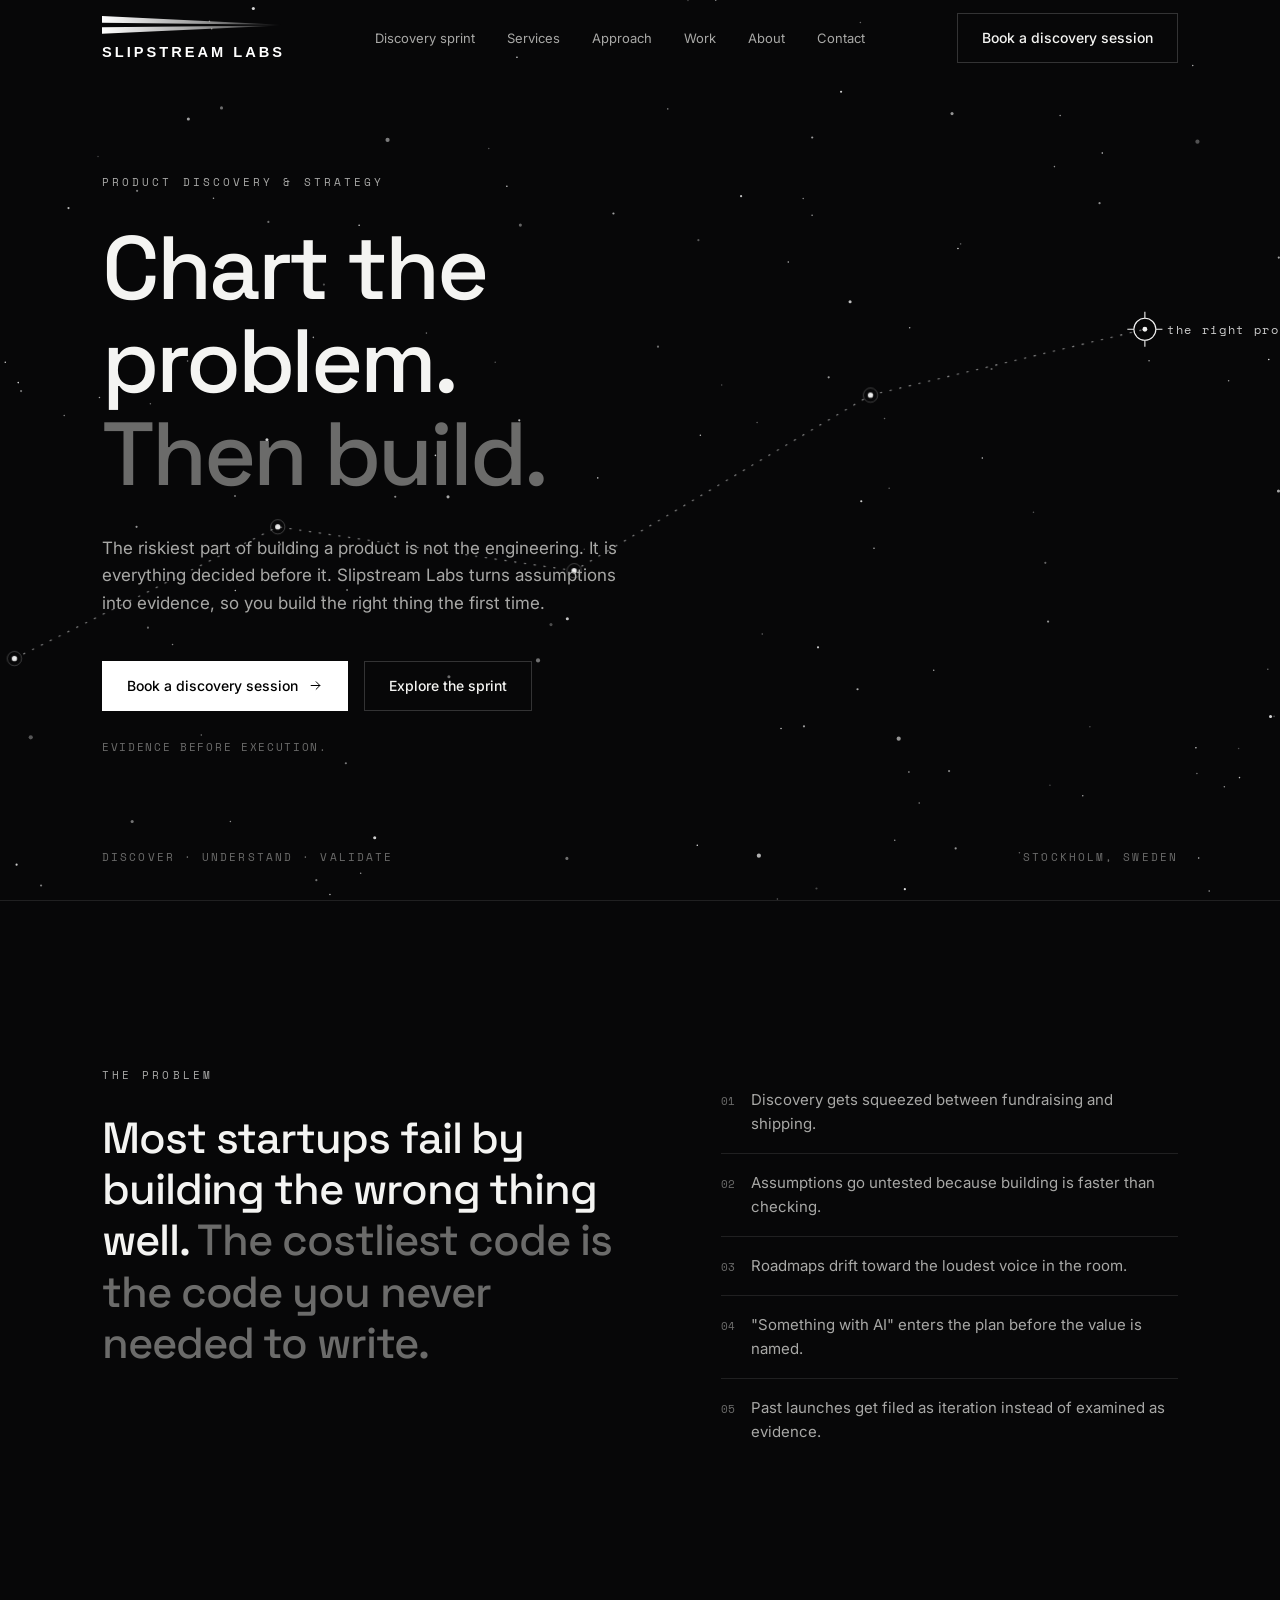
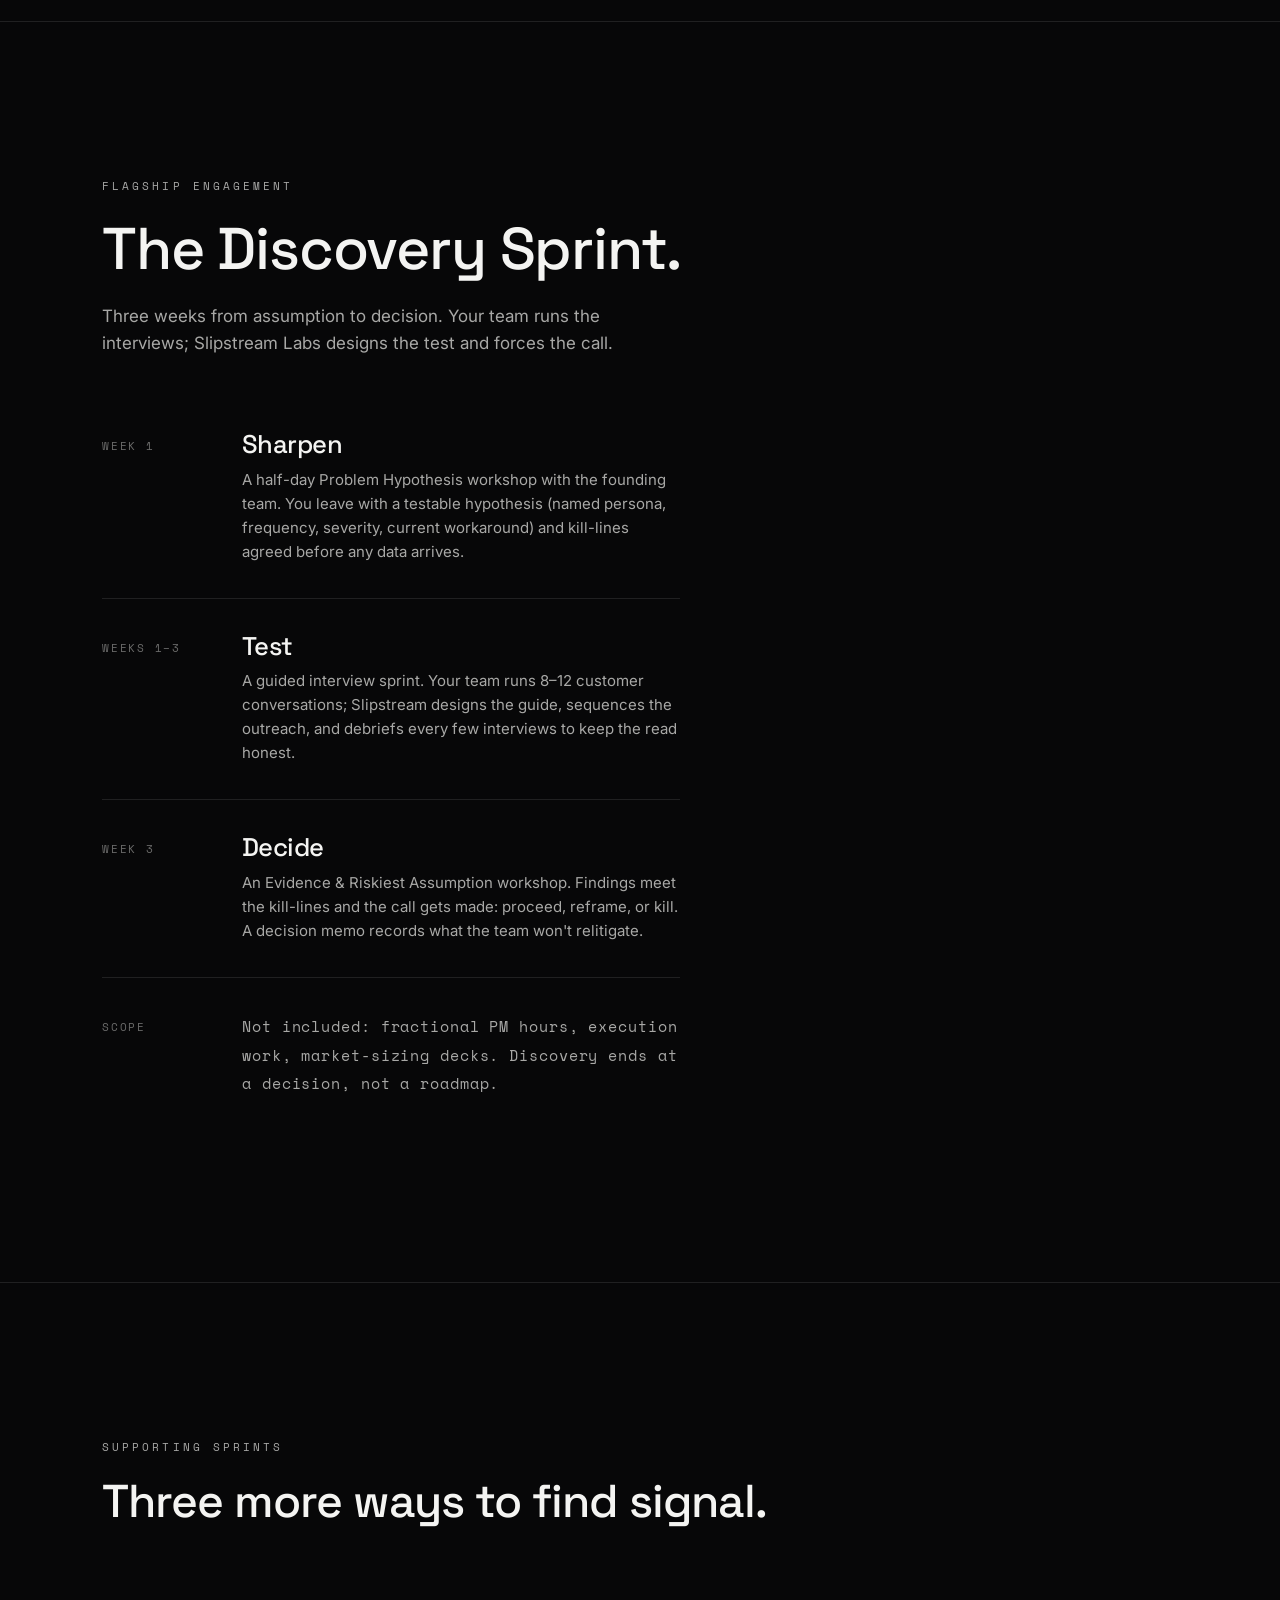
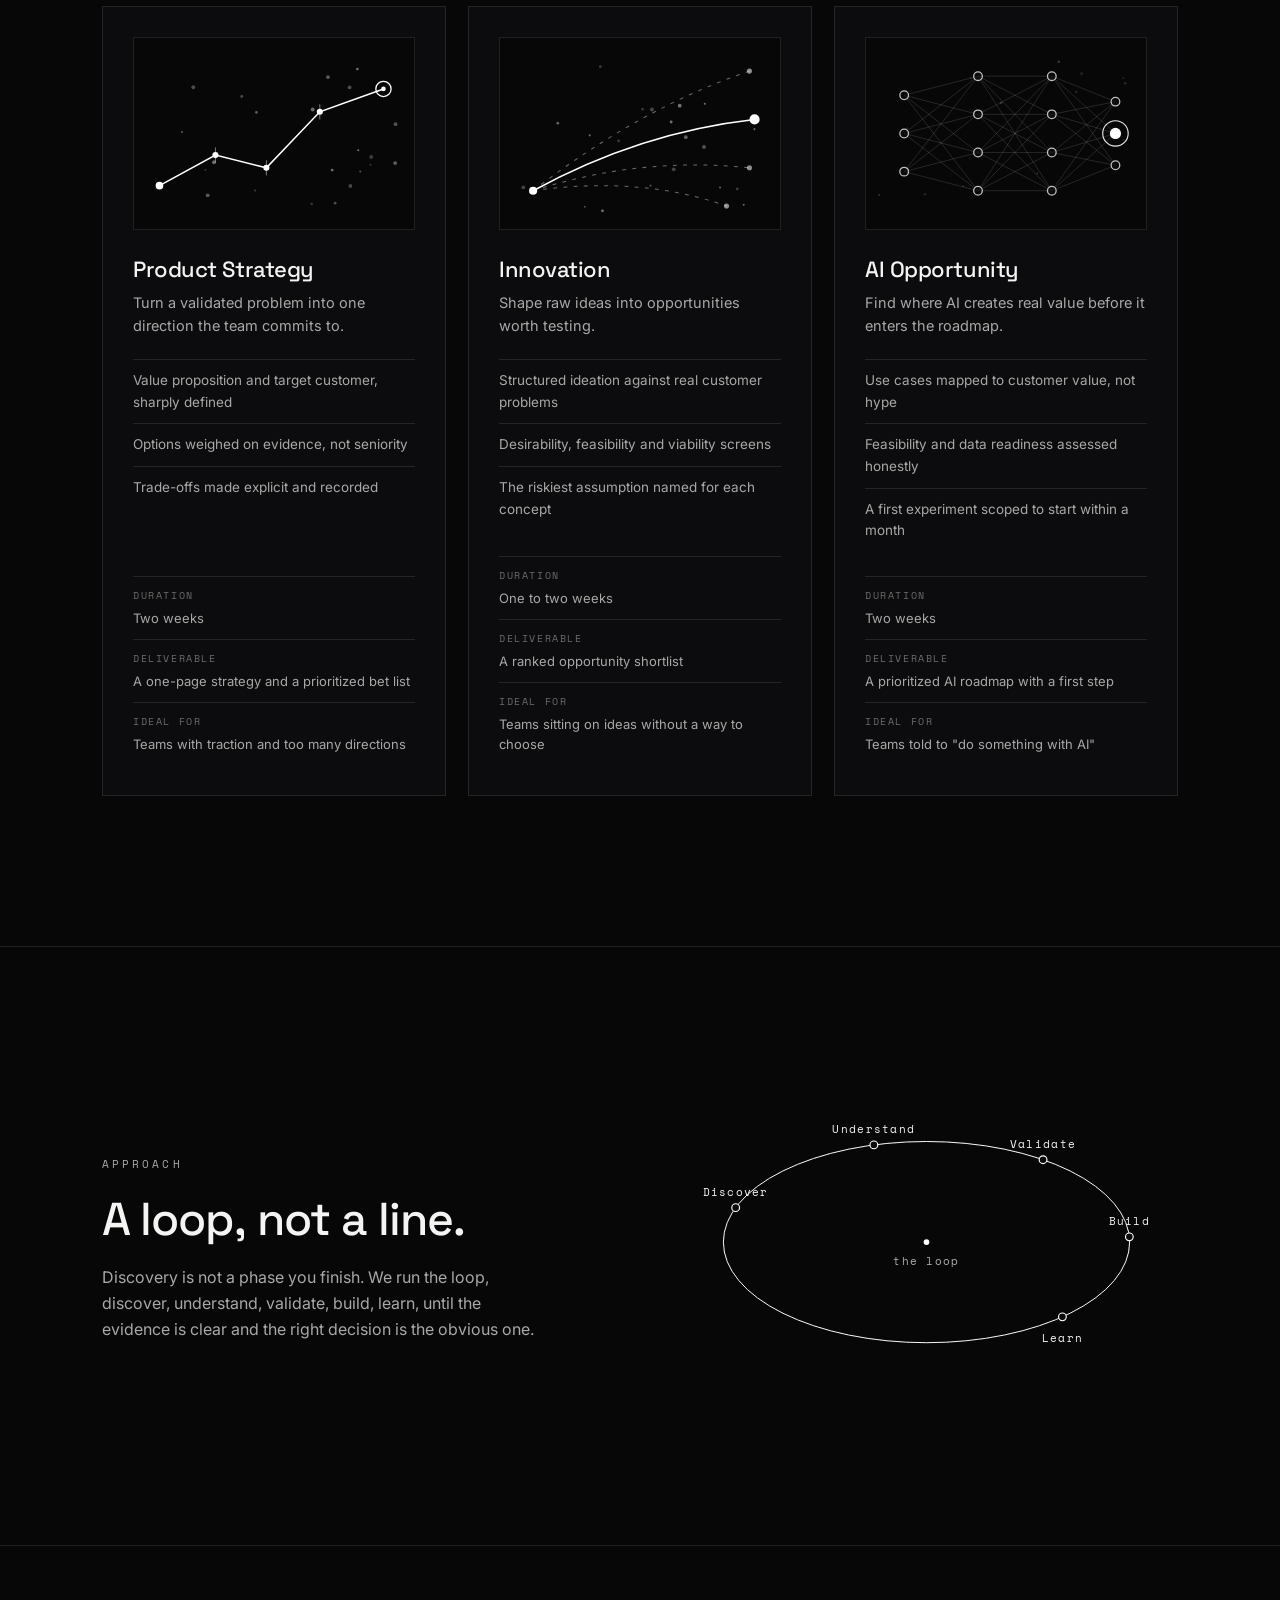
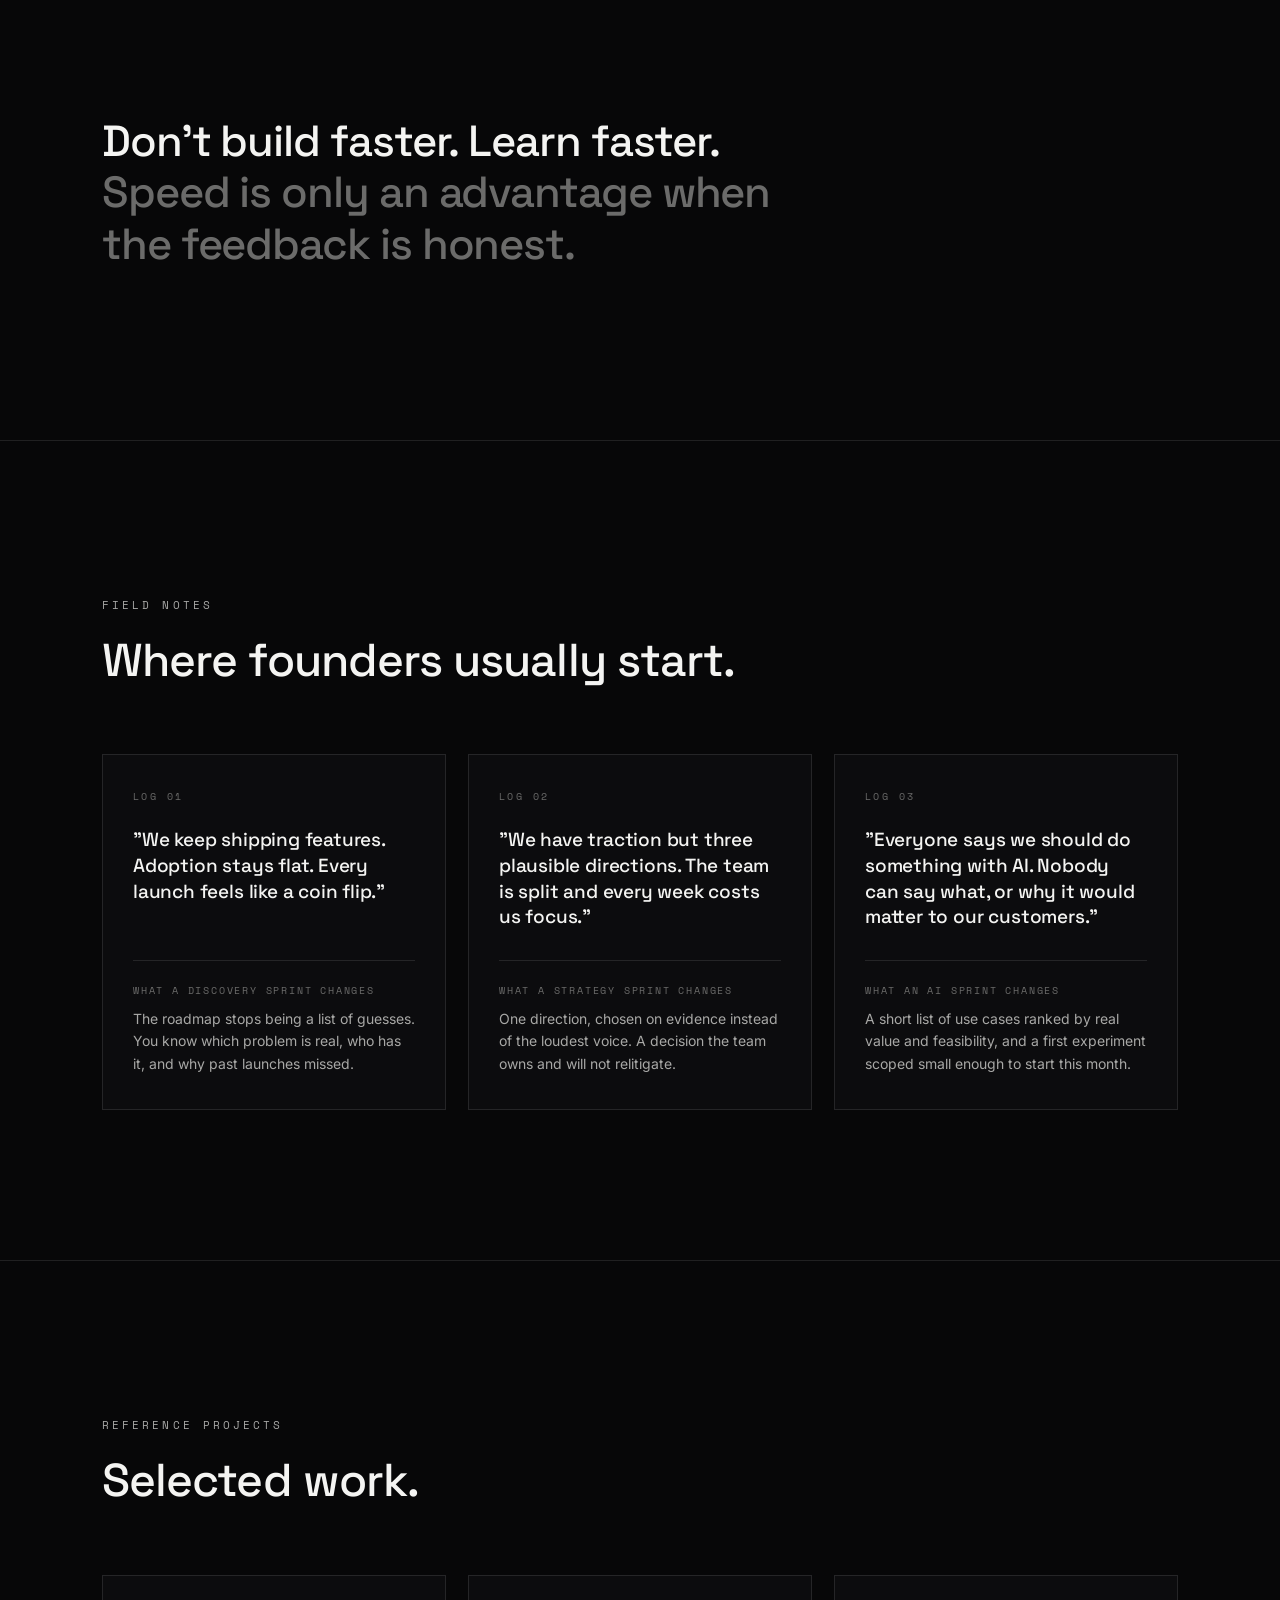
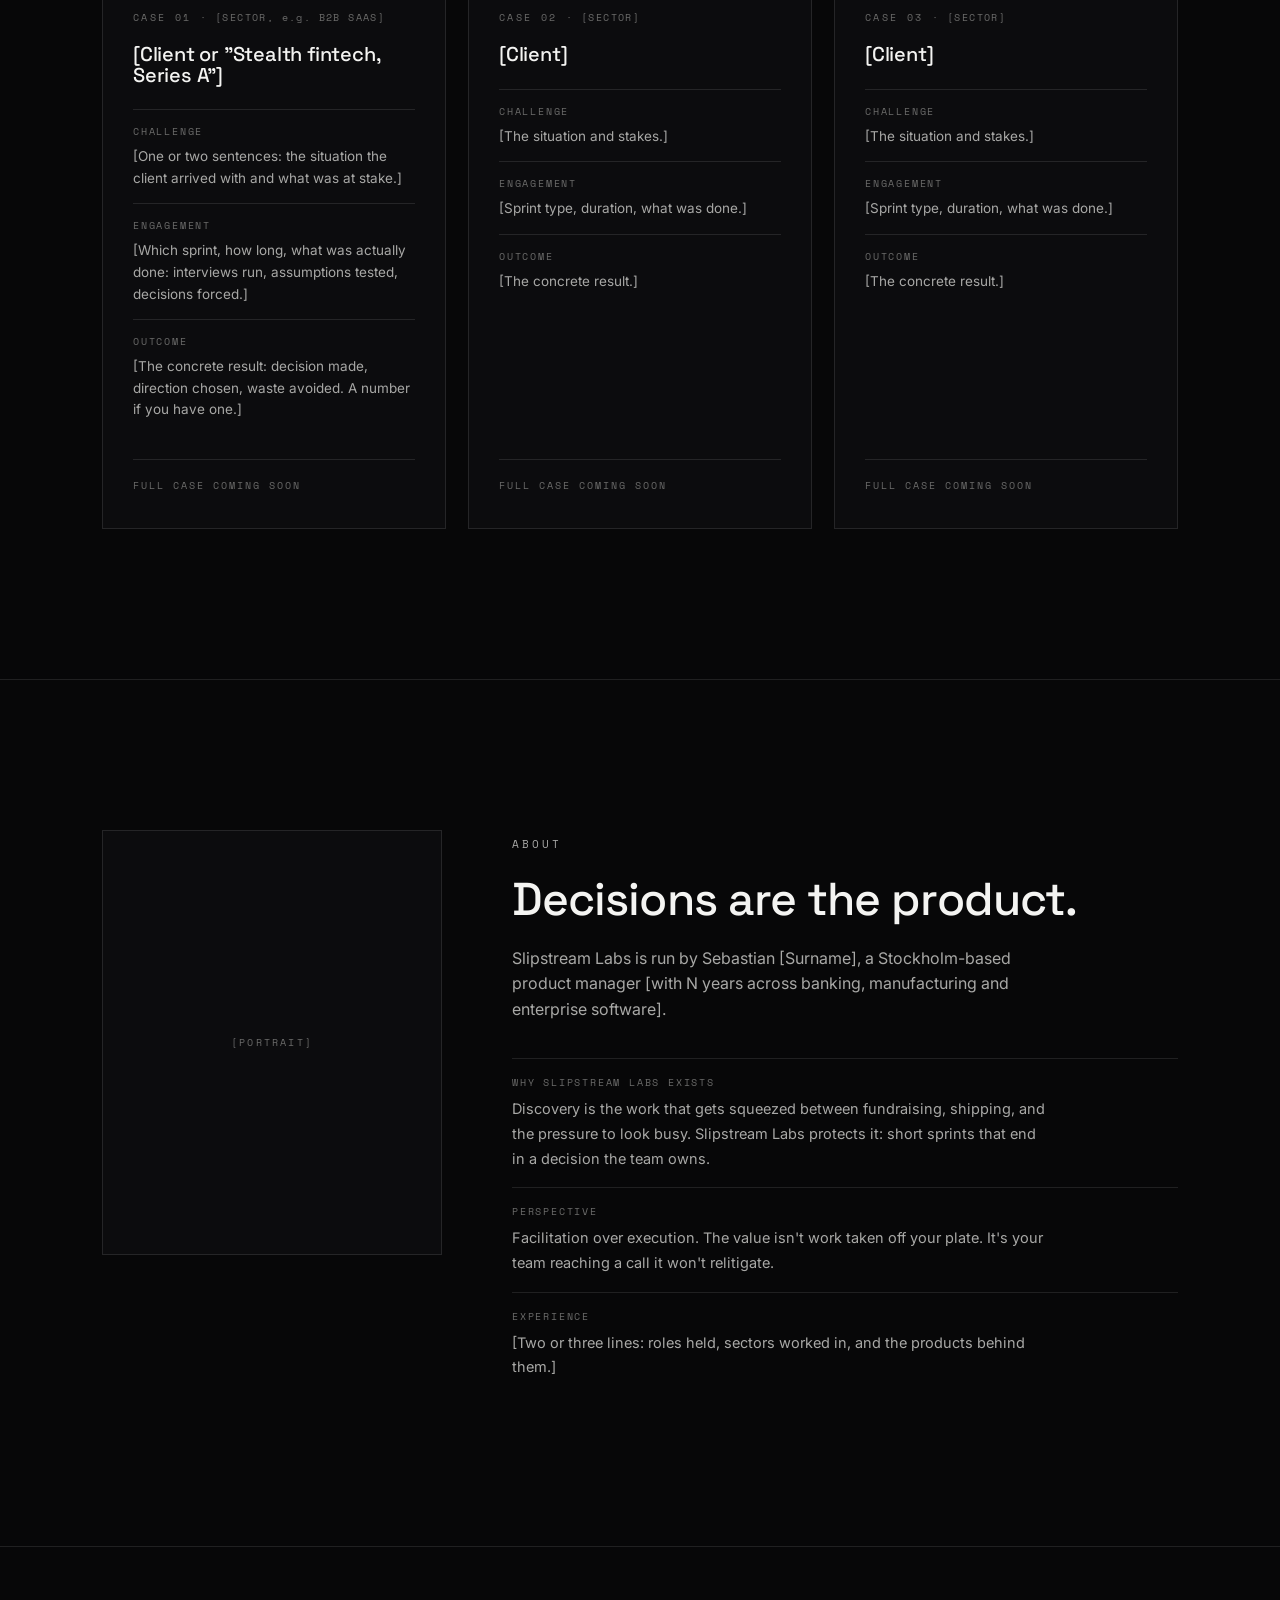
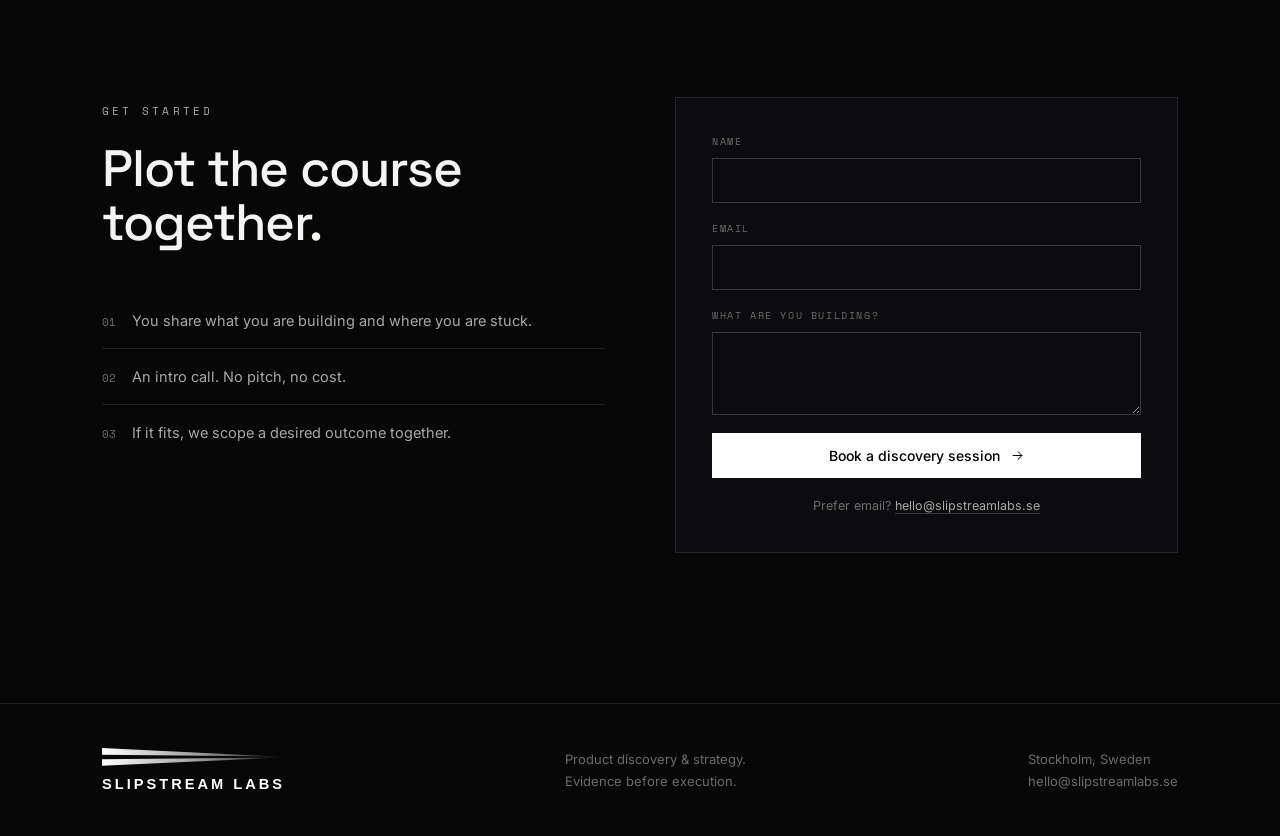
==== commit e0becedc: "Fix typo in og:description meta tag" ====
--- a/index.html
+++ b/index.html
@@ -5,7 +5,7 @@
 <meta name="theme-color" content="#070708">
 <meta property="og:type" content="website">
 <meta property="og:title" content="Slipstream Labs">
-<meta property="og:description" content="Chart the problem. Then build. Product discovery and strategy, evidence before execution.">
+<meta property="og:description" content="Chart the PRObLEM Then build. Product discovery and strategy, evidence before execution.">
 <meta property="og:image" content="assets/og-image.png">
 <meta property="og:image:width" content="1200"><meta property="og:image:height" content="630">
 <meta name="twitter:card" content="summary_large_image">
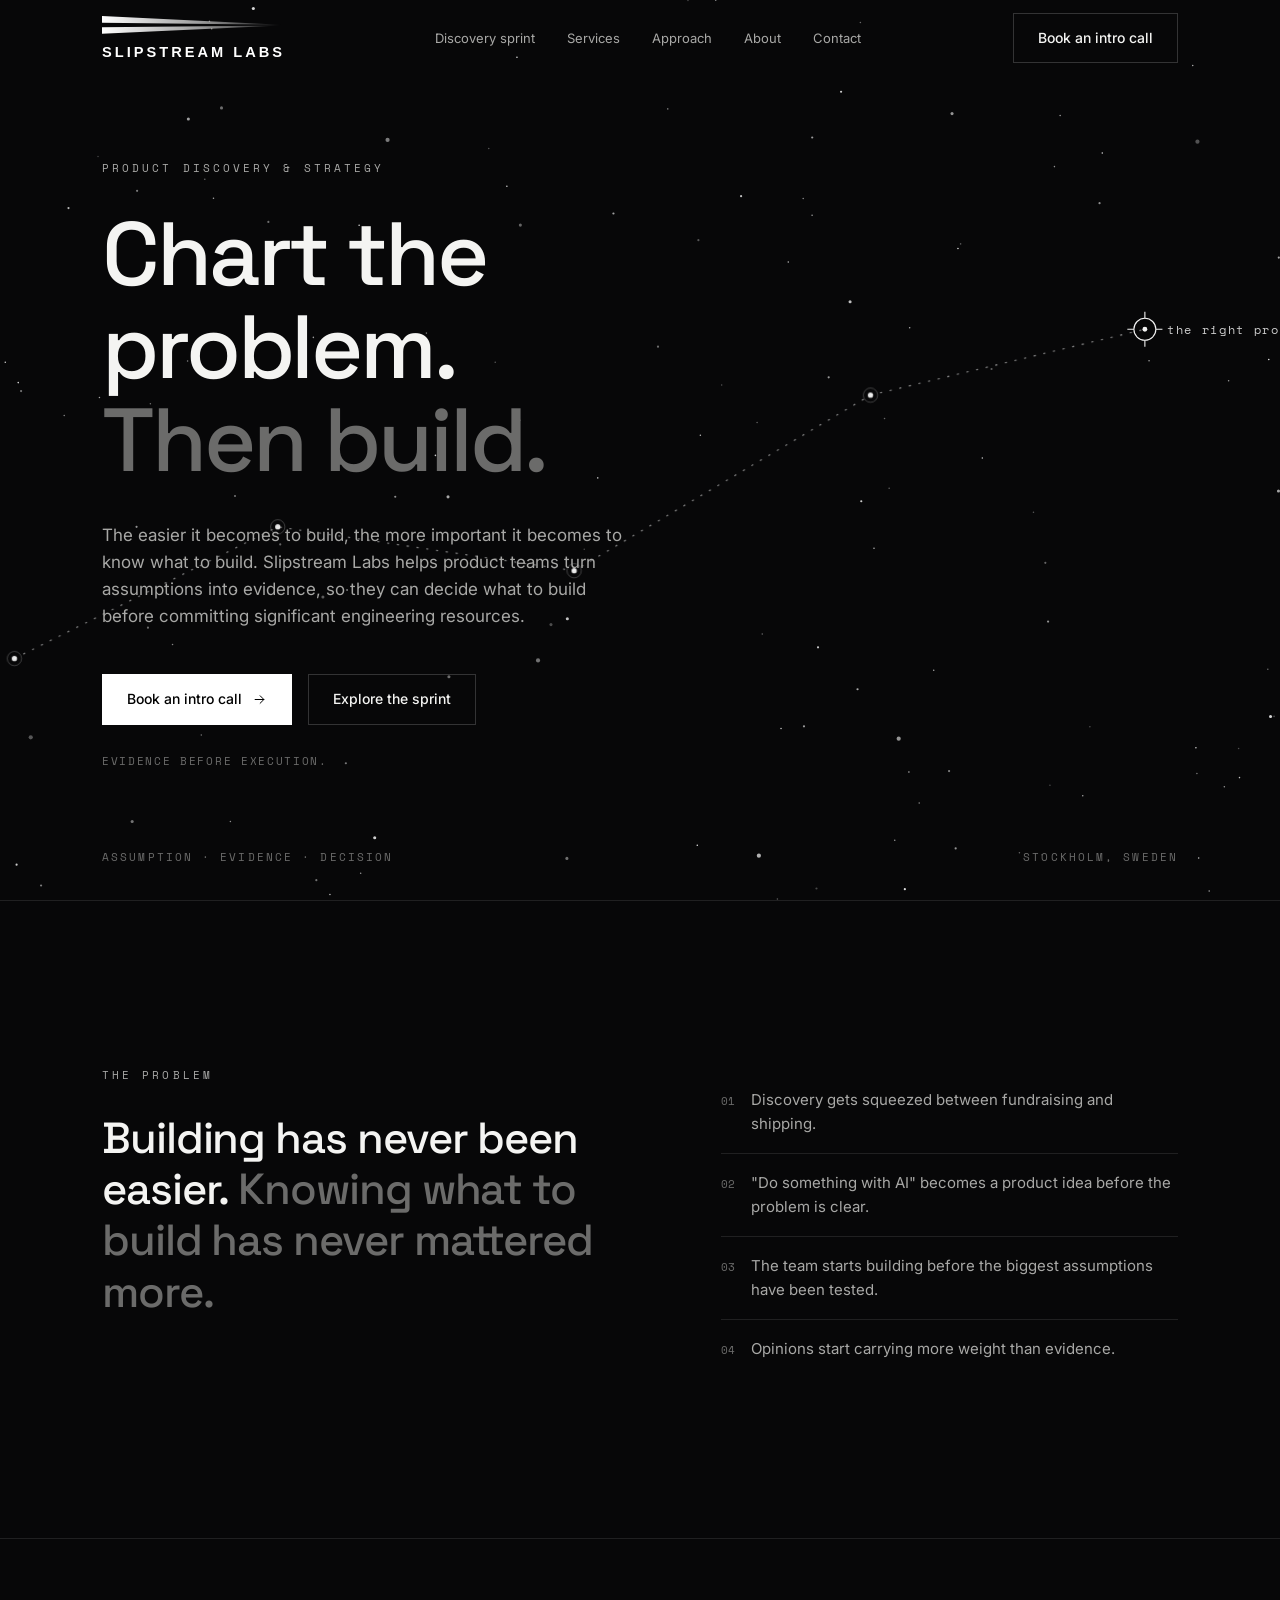
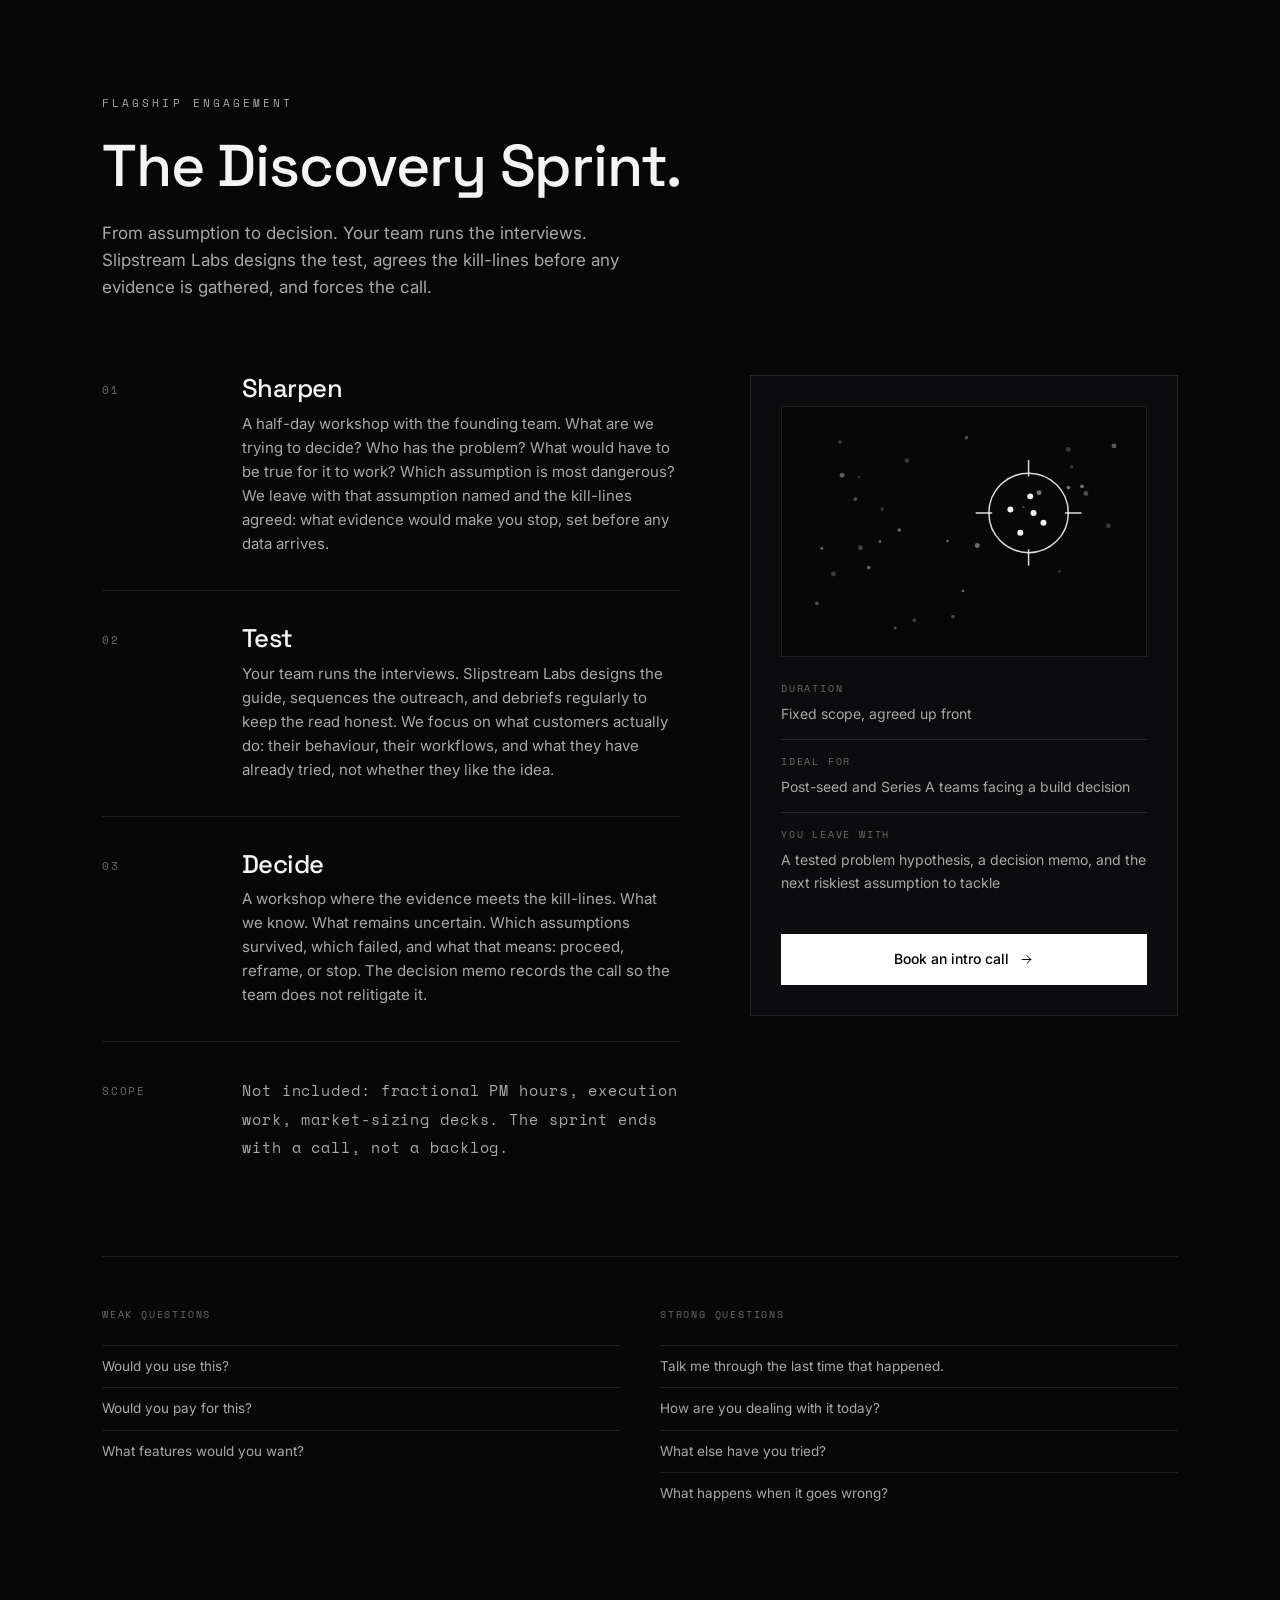
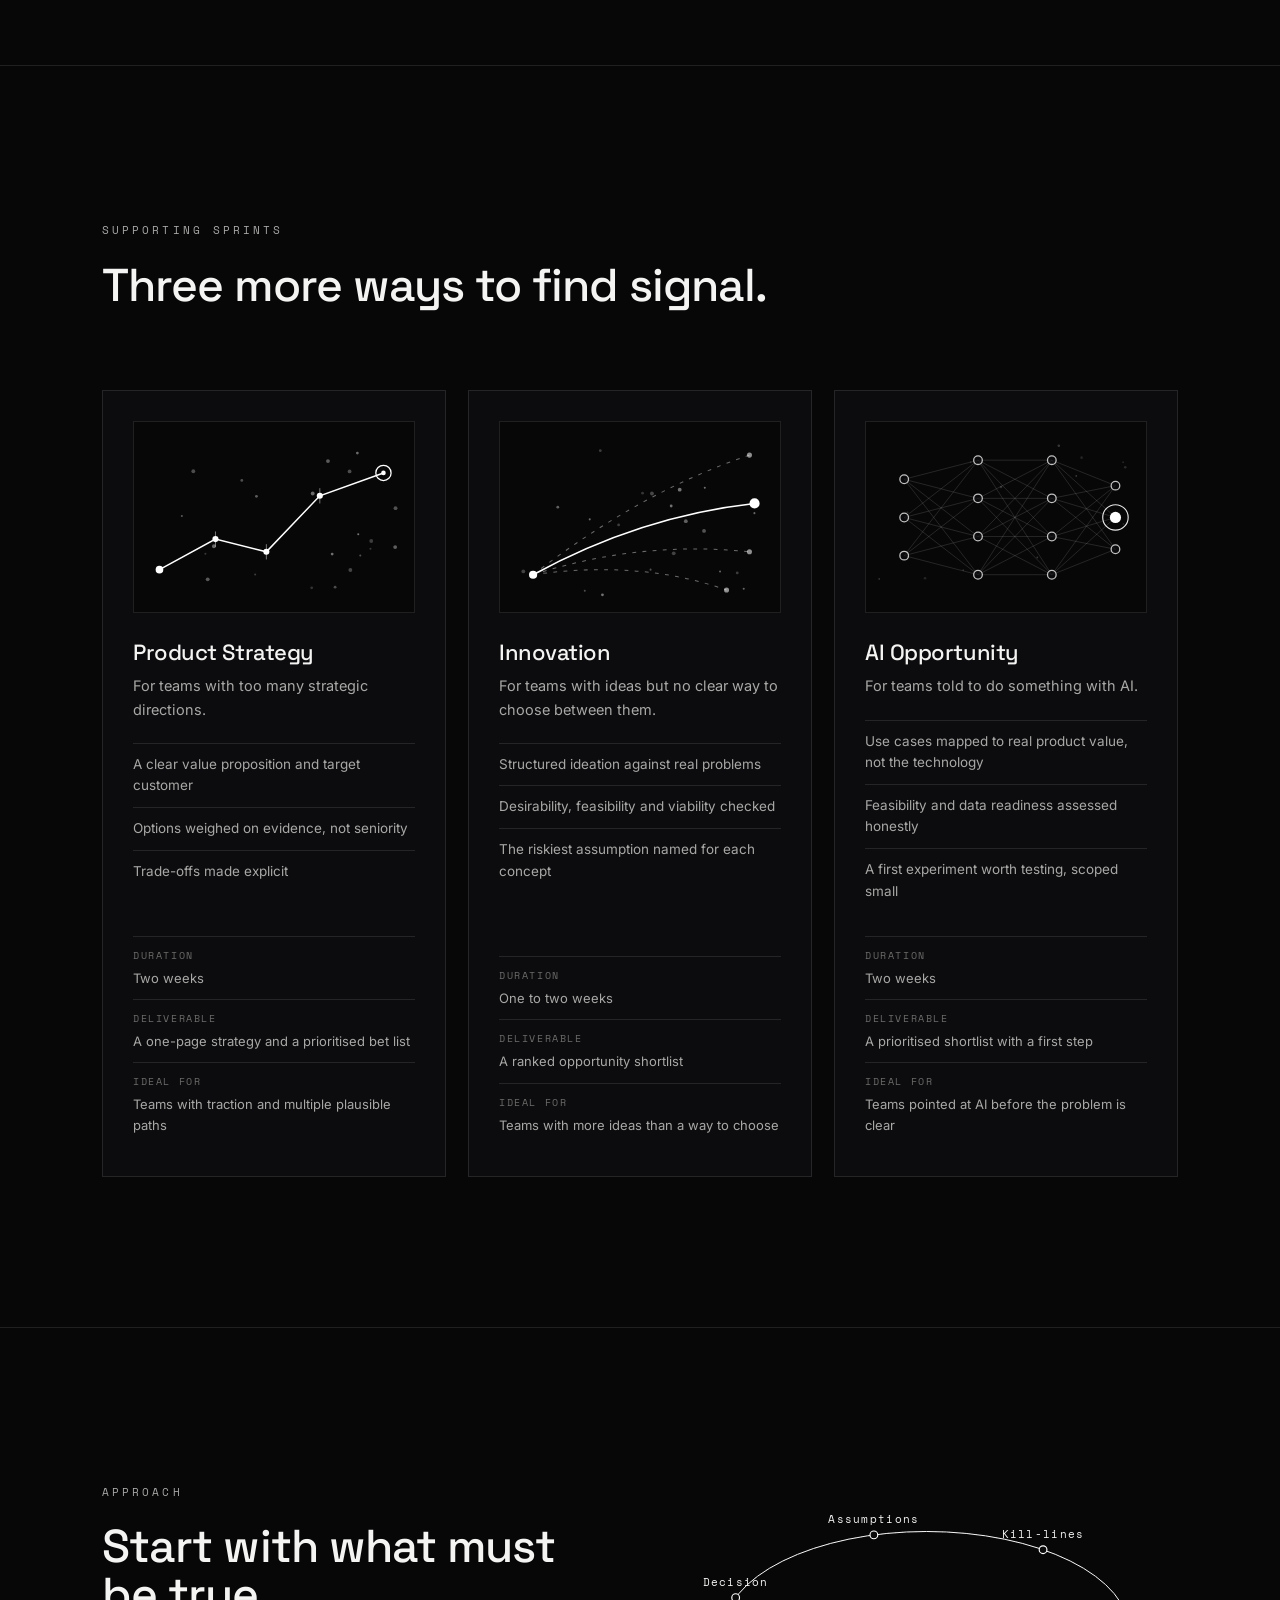
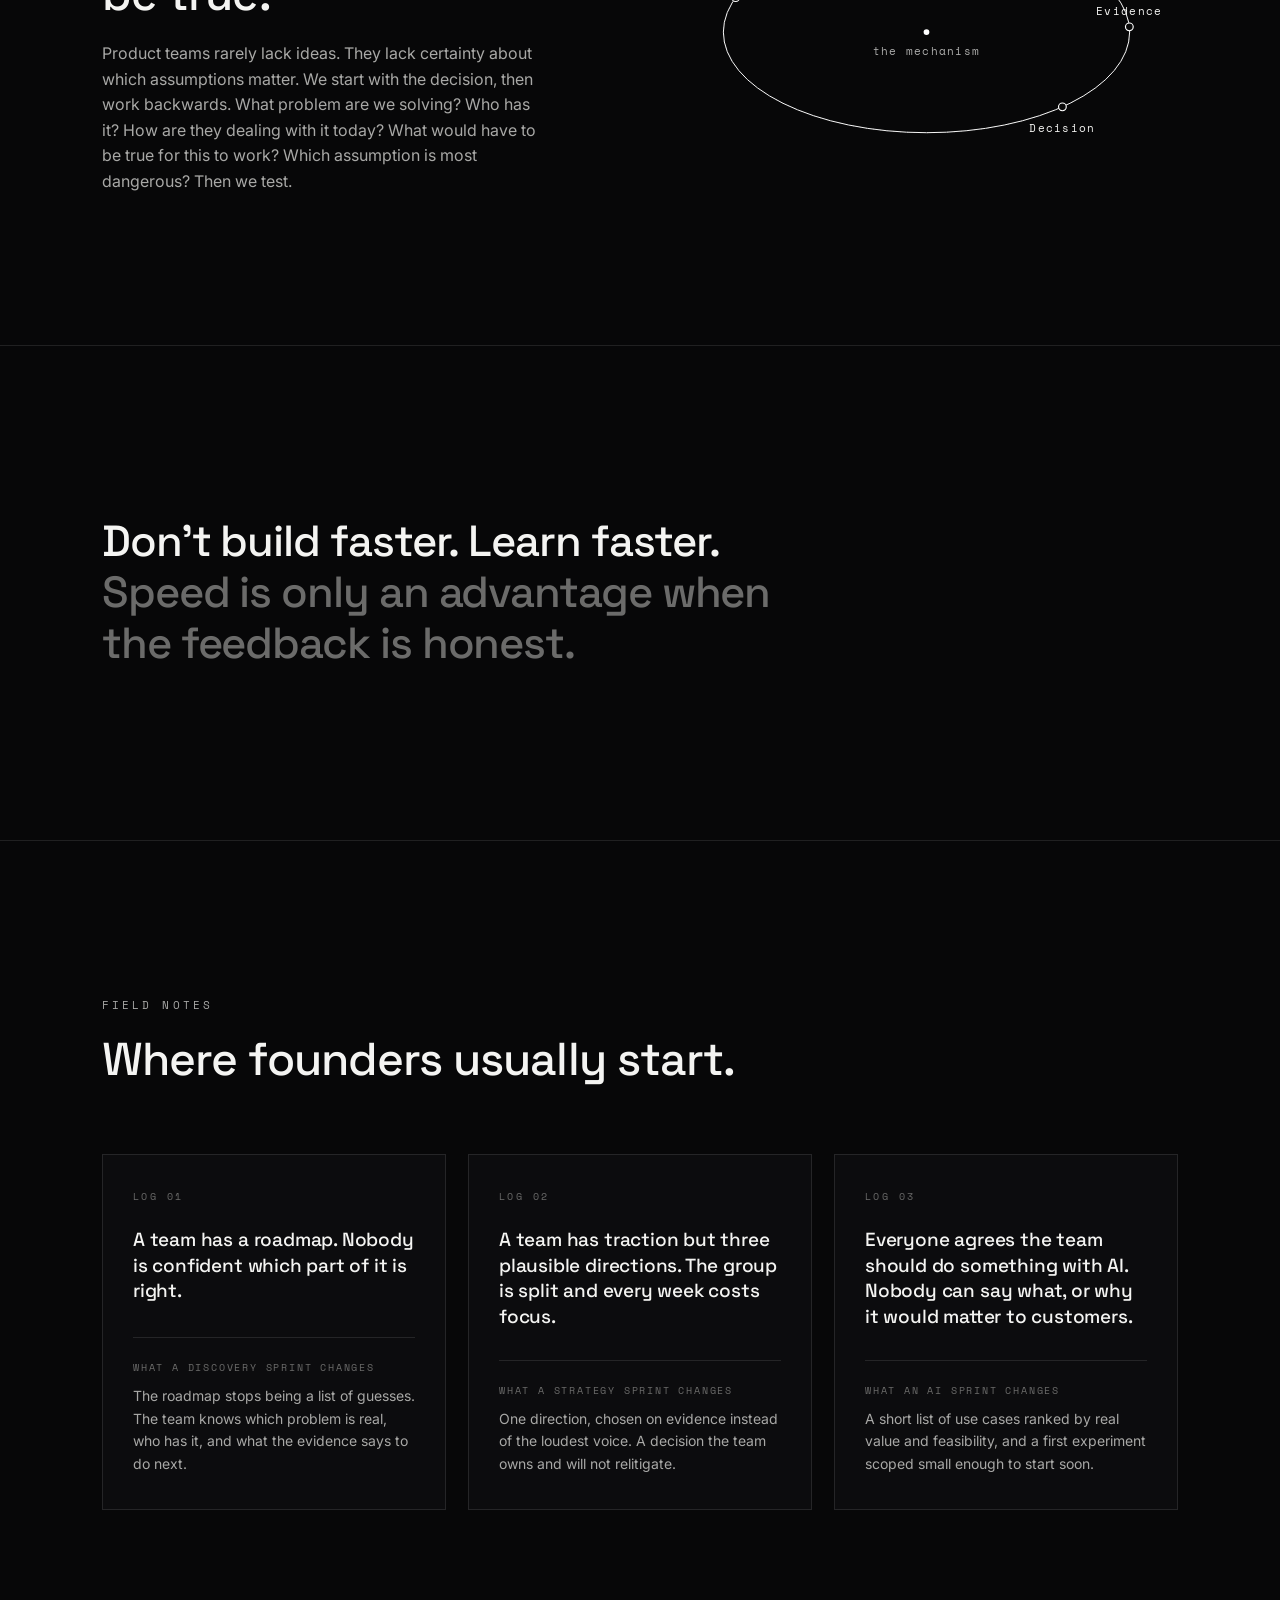
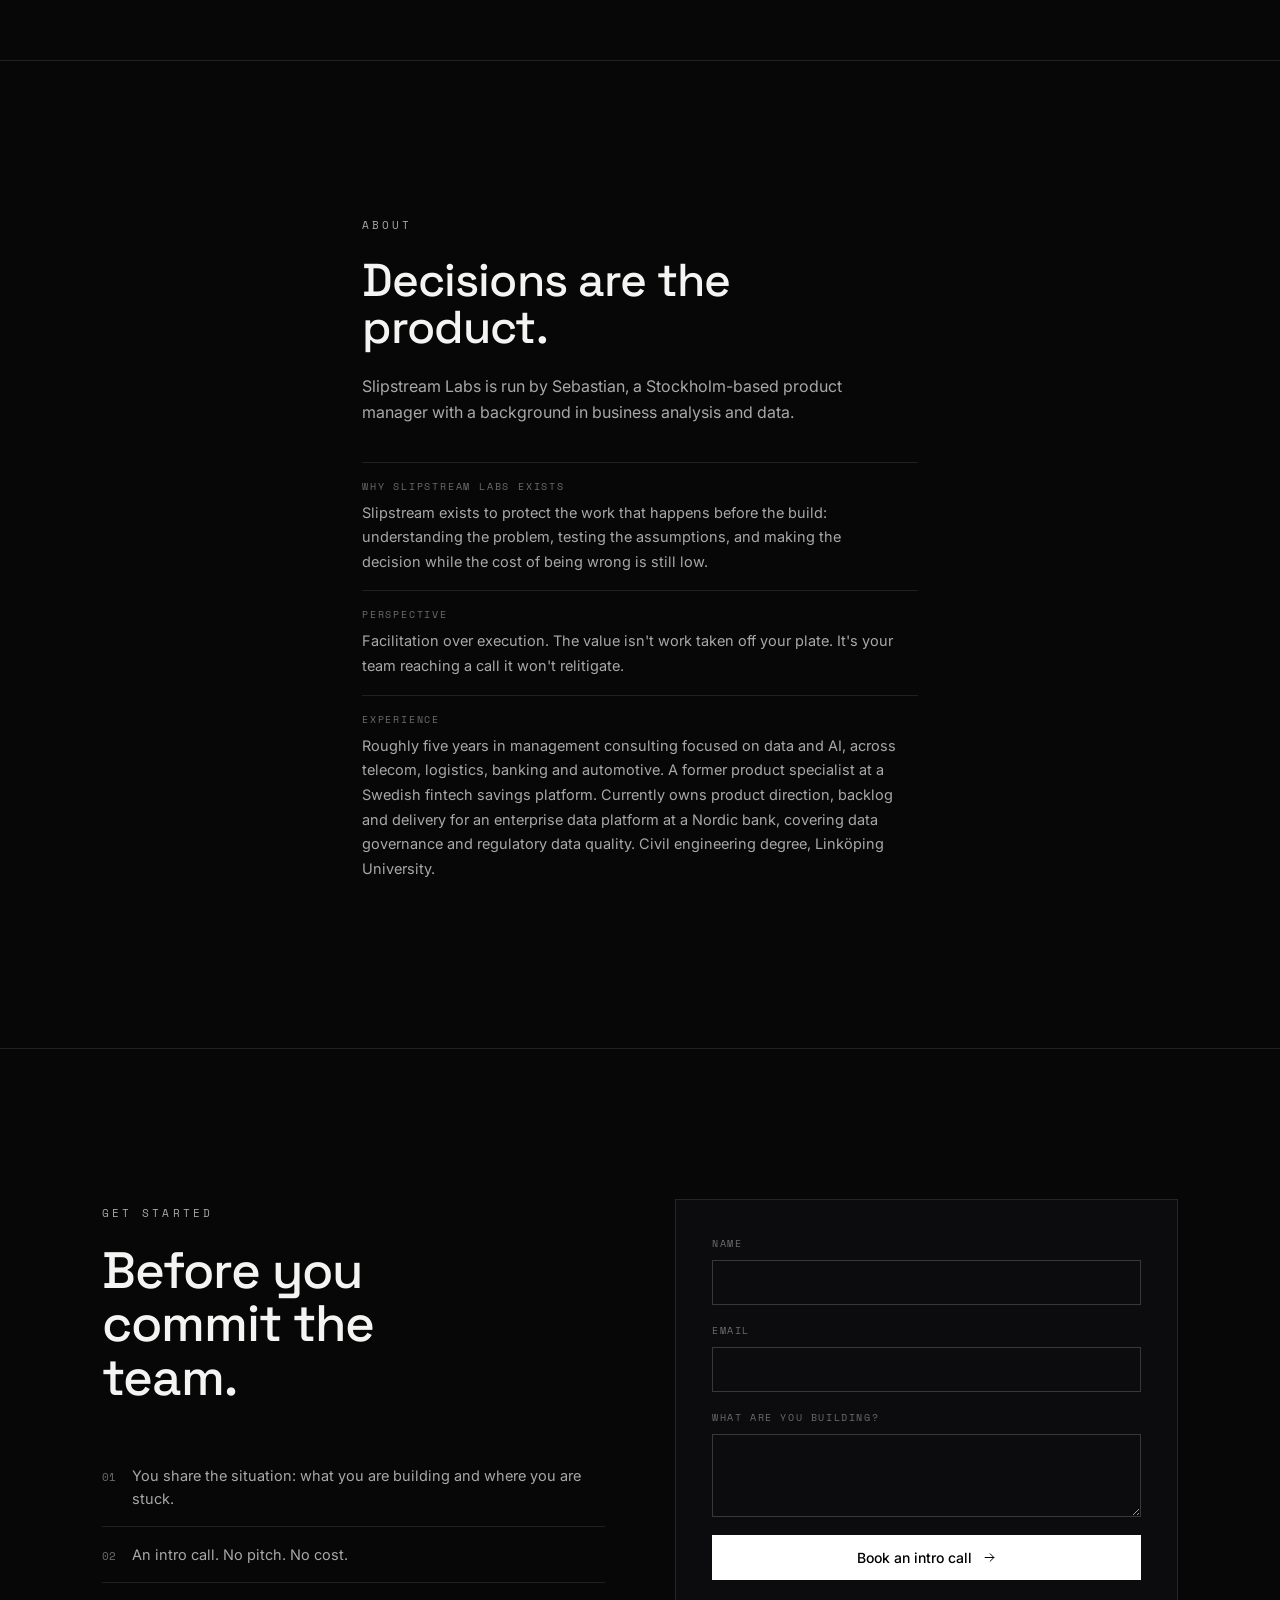
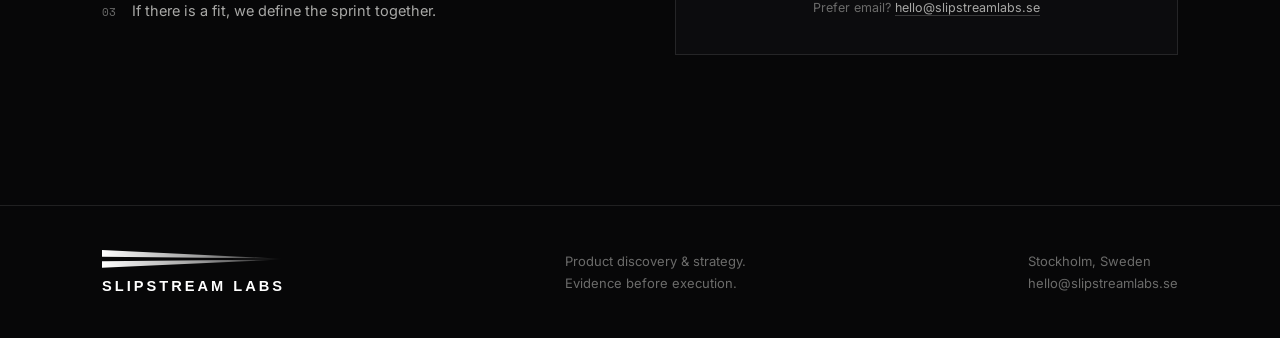
==== commit 9b31db39: "Revise site copy and positioning around the assumption-testing mechanism Reframes the site around a " ====
--- a/index.html
+++ b/index.html
@@ -1,11 +1,11 @@
 <!DOCTYPE html><html lang="en"><head>
 <meta charset="UTF-8"><meta name="viewport" content="width=device-width,initial-scale=1">
 <title>Slipstream Labs, product discovery and strategy</title>
-<meta name="description" content="Slipstream Labs helps teams discover, understand and validate the right problems before building. Product discovery, strategy, innovation and AI, with evidence before execution.">
+<meta name="description" content="Slipstream Labs helps product teams test the assumptions behind a build decision, so they choose what to build before committing engineering resources.">
 <meta name="theme-color" content="#070708">
 <meta property="og:type" content="website">
 <meta property="og:title" content="Slipstream Labs">
-<meta property="og:description" content="Chart the PRObLEM Then build. Product discovery and strategy, evidence before execution.">
+<meta property="og:description" content="Chart the problem. Then build. Product discovery and strategy, evidence before execution.">
 <meta property="og:image" content="assets/og-image.png">
 <meta property="og:image:width" content="1200"><meta property="og:image:height" content="630">
 <meta name="twitter:card" content="summary_large_image">
@@ -22,8 +22,8 @@
         class="lockup"
     />
 </a>
-  <div class="nav-links"><a href="#discovery">Discovery sprint</a><a href="#services">Services</a><a href="#approach">Approach</a><a href="#cases">Work</a><a href="#about">About</a><a href="#contact">Contact</a></div>
-  <a class="btn" href="#contact">Book a discovery session</a>
+  <div class="nav-links"><a href="#discovery">Discovery sprint</a><a href="#services">Services</a><a href="#approach">Approach</a><a href="#about">About</a><a href="#contact">Contact</a></div>
+  <a class="btn" href="#contact">Book an intro call</a>
 </div></nav>
 
 <header class="hero" id="top">
@@ -212,27 +212,26 @@
   <div class="hero-in">
     <span class="eyebrow">Product discovery &amp; strategy</span>
     <h1>Chart the problem.<br><span class="dim">Then build.</span></h1>
-    <p class="sub">The riskiest part of building a product is not the engineering. It is everything decided before it. Slipstream Labs turns assumptions into evidence, so you build the right thing the first time.</p>
+    <p class="sub">The easier it becomes to build, the more important it becomes to know what to build. Slipstream Labs helps product teams turn assumptions into evidence, so they can decide what to build before committing significant engineering resources.</p>
     <div class="hero-cta">
-      <a class="btn btn-solid" href="#contact">Book a discovery session <svg class="ic-ar" viewBox="0 0 24 24" fill="none" stroke="currentColor" stroke-width="1.6" stroke-linecap="round" stroke-linejoin="round"><path d="M5 12h14M13 6l6 6-6 6"/></svg></a>
+      <a class="btn btn-solid" href="#contact">Book an intro call <svg class="ic-ar" viewBox="0 0 24 24" fill="none" stroke="currentColor" stroke-width="1.6" stroke-linecap="round" stroke-linejoin="round"><path d="M5 12h14M13 6l6 6-6 6"/></svg></a>
       <a class="btn" href="#discovery">Explore the sprint</a>
     </div>
     <p class="hero-check">Evidence before execution.</p>
   </div>
-  <div class="hero-foot"><div class="wrap"><span>Discover &middot; Understand &middot; Validate</span><span>Stockholm, Sweden</span></div></div>
+  <div class="hero-foot"><div class="wrap"><span>Assumption &middot; Evidence &middot; Decision</span><span>Stockholm, Sweden</span></div></div>
 </header>
 
 <section class="problem"><div class="wrap prob-grid">
   <div class="reveal">
     <span class="eyebrow">The problem</span>
-    <p class="prob-state">Most startups fail by building the wrong thing well. <span class="dim">The costliest code is the code you never needed to write.</span></p>
+    <p class="prob-state">Building has never been easier. <span class="dim">Knowing what to build has never mattered more.</span></p>
   </div>
   <ul class="prob-list reveal">
     <li><span>01</span> Discovery gets squeezed between fundraising and shipping.</li>
-    <li><span>02</span> Assumptions go untested because building is faster than checking.</li>
-    <li><span>03</span> Roadmaps drift toward the loudest voice in the room.</li>
-    <li><span>04</span> "Something with AI" enters the plan before the value is named.</li>
-    <li><span>05</span> Past launches get filed as iteration instead of examined as evidence.</li>
+    <li><span>02</span> "Do something with AI" becomes a product idea before the problem is clear.</li>
+    <li><span>03</span> The team starts building before the biggest assumptions have been tested.</li>
+    <li><span>04</span> Opinions start carrying more weight than evidence.</li>
   </ul>
 </div></section>
 
@@ -240,42 +239,61 @@
   <div class="flag-head reveal">
     <span class="eyebrow">Flagship engagement</span>
     <h2>The Discovery Sprint.</h2>
-    <p class="lead">Three weeks from assumption to decision. Your team runs the interviews; Slipstream Labs designs the test and forces the call.</p>
+    <p class="lead">From assumption to decision. Your team runs the interviews. Slipstream Labs designs the test, agrees the kill-lines before any evidence is gathered, and forces the call.</p>
   </div>
   <div class="flag-grid">
     <ol class="phases reveal">
       <li>
-        <span class="ph-wk">Week 1</span>
+        <span class="ph-wk">01</span>
         <div>
           <h3>Sharpen</h3>
-          <p>A half-day Problem Hypothesis workshop with the founding team. You leave with a testable hypothesis (named persona, frequency, severity, current workaround) and kill-lines agreed before any data arrives.</p>
+          <p>A half-day workshop with the founding team. What are we trying to decide? Who has the problem? What would have to be true for it to work? Which assumption is most dangerous? We leave with that assumption named and the kill-lines agreed: what evidence would make you stop, set before any data arrives.</p>
         </div>
       </li>
       <li>
-        <span class="ph-wk">Weeks 1&ndash;3</span>
+        <span class="ph-wk">02</span>
         <div>
           <h3>Test</h3>
-          <p>A guided interview sprint. Your team runs 8&ndash;12 customer conversations; Slipstream designs the guide, sequences the outreach, and debriefs every few interviews to keep the read honest.</p>
+          <p>Your team runs the interviews. Slipstream Labs designs the guide, sequences the outreach, and debriefs regularly to keep the read honest. We focus on what customers actually do: their behaviour, their workflows, and what they have already tried, not whether they like the idea.</p>
         </div>
       </li>
       <li>
-        <span class="ph-wk">Week 3</span>
+        <span class="ph-wk">03</span>
         <div>
           <h3>Decide</h3>
-          <p>An Evidence &amp; Riskiest Assumption workshop. Findings meet the kill-lines and the call gets made: proceed, reframe, or kill. A decision memo records what the team won't relitigate.</p>
+          <p>A workshop where the evidence meets the kill-lines. What we know. What remains uncertain. Which assumptions survived, which failed, and what that means: proceed, reframe, or stop. The decision memo records the call so the team does not relitigate it.</p>
         </div>
       </li>
-      <li class="flag-note-row"><span class="ph-wk">Scope</span><div><p class="flag-note">Not included: fractional PM hours, execution work, market-sizing decks. Discovery ends at a decision, not a roadmap.</p></div></li>
+      <li class="flag-note-row"><span class="ph-wk">Scope</span><div><p class="flag-note">Not included: fractional PM hours, execution work, market-sizing decks. The sprint ends with a call, not a backlog.</p></div></li>
     </ol>
     <aside class="flag-right reveal">
       <svg class="wk-dia" viewBox="0 0 220 150" aria-hidden="true"><circle cx="75.5" cy="32.4" r="1.5" fill="#fff" opacity="0.19"/><circle cx="173.0" cy="25.5" r="1.5" fill="#fff" opacity="0.2"/><circle cx="111.5" cy="18.6" r="1.1" fill="#fff" opacity="0.29"/><circle cx="59.2" cy="81.2" r="0.8" fill="#fff" opacity="0.4"/><circle cx="36.3" cy="41.2" r="1.5" fill="#fff" opacity="0.34"/><circle cx="24.1" cy="85.4" r="0.8" fill="#fff" opacity="0.44"/><circle cx="21.1" cy="118.7" r="1.1" fill="#fff" opacity="0.29"/><circle cx="118.0" cy="83.7" r="1.5" fill="#fff" opacity="0.4"/><circle cx="47.4" cy="85.0" r="1.5" fill="#fff" opacity="0.23"/><circle cx="31.1" cy="100.9" r="1.5" fill="#fff" opacity="0.2"/><circle cx="52.4" cy="97.0" r="1.1" fill="#fff" opacity="0.39"/><circle cx="103.3" cy="126.7" r="1.1" fill="#fff" opacity="0.26"/><circle cx="167.7" cy="99.3" r="0.8" fill="#fff" opacity="0.2"/><circle cx="70.8" cy="74.4" r="1.1" fill="#fff" opacity="0.38"/><circle cx="68.4" cy="133.6" r="0.8" fill="#fff" opacity="0.32"/><circle cx="44.3" cy="55.7" r="1.1" fill="#fff" opacity="0.29"/><circle cx="200.6" cy="23.5" r="1.5" fill="#fff" opacity="0.33"/><circle cx="183.6" cy="52.3" r="1.5" fill="#fff" opacity="0.27"/><circle cx="109.3" cy="111.2" r="0.8" fill="#fff" opacity="0.41"/><circle cx="197.2" cy="71.8" r="1.5" fill="#fff" opacity="0.2"/><circle cx="155.3" cy="51.8" r="1.5" fill="#fff" opacity="0.45"/><circle cx="173.1" cy="48.7" r="1.1" fill="#fff" opacity="0.42"/><circle cx="80.0" cy="128.8" r="1.1" fill="#fff" opacity="0.23"/><circle cx="35.0" cy="21.2" r="1.1" fill="#fff" opacity="0.21"/><circle cx="60.5" cy="61.7" r="1.1" fill="#fff" opacity="0.2"/><circle cx="100.0" cy="81.0" r="0.8" fill="#fff" opacity="0.4"/><circle cx="181.3" cy="48.0" r="1.1" fill="#fff" opacity="0.45"/><circle cx="145.8" cy="60.4" r="0.8" fill="#fff" opacity="0.22"/><circle cx="46.5" cy="42.3" r="0.8" fill="#fff" opacity="0.18"/><circle cx="174.9" cy="36.2" r="1.1" fill="#fff" opacity="0.18"/><circle cx="138" cy="62" r="1.8" fill="#fff" opacity="0.95"/><circle cx="150" cy="54" r="1.8" fill="#fff" opacity="0.95"/><circle cx="158" cy="70" r="1.8" fill="#fff" opacity="0.95"/><circle cx="144" cy="76" r="1.8" fill="#fff" opacity="0.95"/><circle cx="152" cy="64" r="1.8" fill="#fff" opacity="0.95"/><circle cx="149" cy="64" r="24" fill="none" stroke="#fff" stroke-width="0.9" opacity="0.85"/><path d="M149 32v10M149 86v10M117 64h10M171 64h10" stroke="#fff" stroke-width="0.9" opacity="0.85"/></svg>
       <dl class="flag-meta">
-        <div><dt>Duration</dt><dd>Three weeks, fixed scope</dd></div>
+        <div><dt>Duration</dt><dd>Fixed scope, agreed up front</dd></div>
         <div><dt>Ideal for</dt><dd>Post-seed and Series A teams facing a build decision</dd></div>
         <div><dt>You leave with</dt><dd>A tested problem hypothesis, a decision memo, and the next riskiest assumption to tackle</dd></div>
       </dl>
-      <a class="btn btn-solid" href="#contact">Start with discovery <svg class="ic-ar" viewBox="0 0 24 24" fill="none" stroke="currentColor" stroke-width="1.6" stroke-linecap="round" stroke-linejoin="round"><path d="M5 12h14M13 6l6 6-6 6"/></svg></a>
+      <a class="btn btn-solid" href="#contact">Book an intro call <svg class="ic-ar" viewBox="0 0 24 24" fill="none" stroke="currentColor" stroke-width="1.6" stroke-linecap="round" stroke-linejoin="round"><path d="M5 12h14M13 6l6 6-6 6"/></svg></a>
     </aside>
+  </div>
+  <div class="qcompare reveal">
+    <div>
+      <p class="fn-lbl">Weak questions</p>
+      <ul class="sv-pts">
+        <li>Would you use this?</li>
+        <li>Would you pay for this?</li>
+        <li>What features would you want?</li>
+      </ul>
+    </div>
+    <div>
+      <p class="fn-lbl">Strong questions</p>
+      <ul class="sv-pts">
+        <li>Talk me through the last time that happened.</li>
+        <li>How are you dealing with it today?</li>
+        <li>What else have you tried?</li>
+        <li>What happens when it goes wrong?</li>
+      </ul>
+    </div>
   </div>
 </div></section>
 
@@ -289,48 +307,48 @@
   <article class="sv reveal">
     <svg class="wk-dia" viewBox="0 0 220 150" aria-hidden="true"><circle cx="62.8" cy="97.6" r="1.5" fill="#fff" opacity="0.4"/><circle cx="186.4" cy="93.5" r="1.5" fill="#fff" opacity="0.22"/><circle cx="56.1" cy="103.6" r="0.8" fill="#fff" opacity="0.2"/><circle cx="177.8" cy="104.9" r="0.8" fill="#fff" opacity="0.3"/><circle cx="176.2" cy="88.2" r="0.8" fill="#fff" opacity="0.45"/><circle cx="175.5" cy="24.4" r="1.1" fill="#fff" opacity="0.4"/><circle cx="158.0" cy="129.8" r="1.1" fill="#fff" opacity="0.28"/><circle cx="57.9" cy="123.6" r="1.5" fill="#fff" opacity="0.33"/><circle cx="96.2" cy="58.4" r="1.1" fill="#fff" opacity="0.35"/><circle cx="140.4" cy="56.2" r="1.5" fill="#fff" opacity="0.4"/><circle cx="205.2" cy="98.3" r="1.5" fill="#fff" opacity="0.35"/><circle cx="205.5" cy="67.7" r="1.5" fill="#fff" opacity="0.3"/><circle cx="46.6" cy="38.7" r="1.5" fill="#fff" opacity="0.28"/><circle cx="84.7" cy="45.9" r="1.1" fill="#fff" opacity="0.29"/><circle cx="37.6" cy="73.9" r="0.8" fill="#fff" opacity="0.33"/><circle cx="185.8" cy="99.6" r="0.8" fill="#fff" opacity="0.2"/><circle cx="139.6" cy="130.3" r="1.1" fill="#fff" opacity="0.18"/><circle cx="95.2" cy="119.8" r="0.8" fill="#fff" opacity="0.22"/><circle cx="170.0" cy="116.3" r="1.5" fill="#fff" opacity="0.25"/><circle cx="155.7" cy="103.8" r="1.1" fill="#fff" opacity="0.42"/><circle cx="169.4" cy="38.8" r="1.5" fill="#fff" opacity="0.28"/><circle cx="152.4" cy="30.7" r="1.5" fill="#fff" opacity="0.34"/><path d="M20 116 L64 92 L104 102 L146 58 L196 40" fill="none" stroke="#fff" stroke-width="1.2"/><circle cx="64" cy="92" r="2.4" fill="#fff"/><line x1="64" y1="86" x2="64" y2="98" stroke="#fff" stroke-width="0.7" opacity="0.5"/><circle cx="104" cy="102" r="2.4" fill="#fff"/><line x1="104" y1="96" x2="104" y2="108" stroke="#fff" stroke-width="0.7" opacity="0.5"/><circle cx="146" cy="58" r="2.4" fill="#fff"/><line x1="146" y1="52" x2="146" y2="64" stroke="#fff" stroke-width="0.7" opacity="0.5"/><circle cx="20" cy="116" r="3" fill="#fff"/><circle cx="196" cy="40" r="6" fill="none" stroke="#fff"/><circle cx="196" cy="40" r="1.8" fill="#fff"/></svg>
     <h3>Product Strategy</h3>
-    <p class="one">Turn a validated problem into one direction the team commits to.</p>
+    <p class="one">For teams with too many strategic directions.</p>
     <ul class="sv-pts">
-      <li>Value proposition and target customer, sharply defined</li>
+      <li>A clear value proposition and target customer</li>
       <li>Options weighed on evidence, not seniority</li>
-      <li>Trade-offs made explicit and recorded</li>
+      <li>Trade-offs made explicit</li>
     </ul>
     <dl class="sv-meta">
       <div><dt>Duration</dt><dd>Two weeks</dd></div>
-      <div><dt>Deliverable</dt><dd>A one-page strategy and a prioritized bet list</dd></div>
-      <div><dt>Ideal for</dt><dd>Teams with traction and too many directions</dd></div>
+      <div><dt>Deliverable</dt><dd>A one-page strategy and a prioritised bet list</dd></div>
+      <div><dt>Ideal for</dt><dd>Teams with traction and multiple plausible paths</dd></div>
     </dl>
   </article>
 
   <article class="sv reveal">
     <svg class="wk-dia" viewBox="0 0 220 150" aria-hidden="true"><circle cx="119.4" cy="56.2" r="1.5" fill="#fff" opacity="0.26"/><circle cx="112.0" cy="55.9" r="1.1" fill="#fff" opacity="0.19"/><circle cx="18.3" cy="117.4" r="1.5" fill="#fff" opacity="0.24"/><circle cx="80.5" cy="135.8" r="1.1" fill="#fff" opacity="0.43"/><circle cx="118.3" cy="116.0" r="0.8" fill="#fff" opacity="0.3"/><circle cx="45.4" cy="66.9" r="1.1" fill="#fff" opacity="0.36"/><circle cx="146.0" cy="77.9" r="1.5" fill="#fff" opacity="0.36"/><circle cx="70.5" cy="76.5" r="0.8" fill="#fff" opacity="0.4"/><circle cx="199.9" cy="71.6" r="0.8" fill="#fff" opacity="0.38"/><circle cx="160.3" cy="85.6" r="1.5" fill="#fff" opacity="0.31"/><circle cx="172.9" cy="117.5" r="0.8" fill="#fff" opacity="0.38"/><circle cx="186.4" cy="118.6" r="1.1" fill="#fff" opacity="0.22"/><circle cx="78.8" cy="22.5" r="1.1" fill="#fff" opacity="0.22"/><circle cx="134.5" cy="66.0" r="1.1" fill="#fff" opacity="0.43"/><circle cx="141.2" cy="53.2" r="1.5" fill="#fff" opacity="0.44"/><circle cx="136.5" cy="103.2" r="1.5" fill="#fff" opacity="0.24"/><circle cx="66.6" cy="132.6" r="0.8" fill="#fff" opacity="0.29"/><circle cx="93.2" cy="80.9" r="1.1" fill="#fff" opacity="0.22"/><circle cx="191.5" cy="131.1" r="0.8" fill="#fff" opacity="0.38"/><circle cx="160.9" cy="51.6" r="0.8" fill="#fff" opacity="0.43"/><path d="M26 120 Q110 55 196 26" fill="none" stroke="#fff" stroke-width="0.8" stroke-dasharray="3 5" opacity="0.4"/><path d="M26 120 Q110 93 196 102" fill="none" stroke="#fff" stroke-width="0.8" stroke-dasharray="3 5" opacity="0.4"/><path d="M26 120 Q110 108 178 132" fill="none" stroke="#fff" stroke-width="0.8" stroke-dasharray="3 5" opacity="0.4"/><path d="M26 120 Q110 74 200 64" fill="none" stroke="#fff" stroke-width="1.3"/><circle cx="26" cy="120" r="3.2" fill="#fff"/><circle cx="196" cy="26" r="2" fill="#fff" opacity="0.55"/><circle cx="196" cy="102" r="2" fill="#fff" opacity="0.55"/><circle cx="178" cy="132" r="2" fill="#fff" opacity="0.55"/><circle cx="200" cy="64" r="4" fill="#fff"/></svg>
     <h3>Innovation</h3>
-    <p class="one">Shape raw ideas into opportunities worth testing.</p>
+    <p class="one">For teams with ideas but no clear way to choose between them.</p>
     <ul class="sv-pts">
-      <li>Structured ideation against real customer problems</li>
-      <li>Desirability, feasibility and viability screens</li>
+      <li>Structured ideation against real problems</li>
+      <li>Desirability, feasibility and viability checked</li>
       <li>The riskiest assumption named for each concept</li>
     </ul>
     <dl class="sv-meta">
       <div><dt>Duration</dt><dd>One to two weeks</dd></div>
       <div><dt>Deliverable</dt><dd>A ranked opportunity shortlist</dd></div>
-      <div><dt>Ideal for</dt><dd>Teams sitting on ideas without a way to choose</dd></div>
+      <div><dt>Ideal for</dt><dd>Teams with more ideas than a way to choose</dd></div>
     </dl>
   </article>
 
   <article class="sv reveal">
     <svg class="wk-dia" viewBox="0 0 220 150" aria-hidden="true"><circle cx="134.6" cy="106.4" r="0.7" fill="#fff" opacity="0.2"/><circle cx="165.2" cy="42.4" r="0.7" fill="#fff" opacity="0.21"/><circle cx="32.6" cy="71.0" r="0.7" fill="#fff" opacity="0.15"/><circle cx="30.4" cy="42.4" r="0.7" fill="#fff" opacity="0.15"/><circle cx="46.4" cy="122.8" r="1.0" fill="#fff" opacity="0.12"/><circle cx="169.4" cy="28.0" r="1.0" fill="#fff" opacity="0.12"/><circle cx="10.4" cy="123.3" r="0.7" fill="#fff" opacity="0.19"/><circle cx="202.0" cy="31.6" r="0.7" fill="#fff" opacity="0.13"/><circle cx="202.3" cy="80.1" r="0.7" fill="#fff" opacity="0.12"/><circle cx="203.7" cy="35.6" r="1.0" fill="#fff" opacity="0.14"/><circle cx="82.2" cy="31.6" r="0.7" fill="#fff" opacity="0.13"/><circle cx="76.4" cy="116.3" r="0.7" fill="#fff" opacity="0.17"/><circle cx="151.5" cy="18.6" r="1.0" fill="#fff" opacity="0.2"/><circle cx="106.1" cy="51.1" r="1.0" fill="#fff" opacity="0.16"/><line x1="30" y1="45" x2="88" y2="30" stroke="#fff" stroke-width="0.6" opacity="0.16"/><line x1="30" y1="45" x2="88" y2="60" stroke="#fff" stroke-width="0.6" opacity="0.16"/><line x1="30" y1="45" x2="88" y2="90" stroke="#fff" stroke-width="0.6" opacity="0.16"/><line x1="30" y1="45" x2="88" y2="120" stroke="#fff" stroke-width="0.6" opacity="0.16"/><line x1="30" y1="75" x2="88" y2="30" stroke="#fff" stroke-width="0.6" opacity="0.16"/><line x1="30" y1="75" x2="88" y2="60" stroke="#fff" stroke-width="0.6" opacity="0.16"/><line x1="30" y1="75" x2="88" y2="90" stroke="#fff" stroke-width="0.6" opacity="0.16"/><line x1="30" y1="75" x2="88" y2="120" stroke="#fff" stroke-width="0.6" opacity="0.16"/><line x1="30" y1="105" x2="88" y2="30" stroke="#fff" stroke-width="0.6" opacity="0.16"/><line x1="30" y1="105" x2="88" y2="60" stroke="#fff" stroke-width="0.6" opacity="0.16"/><line x1="30" y1="105" x2="88" y2="90" stroke="#fff" stroke-width="0.6" opacity="0.16"/><line x1="30" y1="105" x2="88" y2="120" stroke="#fff" stroke-width="0.6" opacity="0.16"/><line x1="88" y1="30" x2="146" y2="30" stroke="#fff" stroke-width="0.6" opacity="0.16"/><line x1="88" y1="30" x2="146" y2="60" stroke="#fff" stroke-width="0.6" opacity="0.16"/><line x1="88" y1="30" x2="146" y2="90" stroke="#fff" stroke-width="0.6" opacity="0.16"/><line x1="88" y1="30" x2="146" y2="120" stroke="#fff" stroke-width="0.6" opacity="0.16"/><line x1="88" y1="60" x2="146" y2="30" stroke="#fff" stroke-width="0.6" opacity="0.16"/><line x1="88" y1="60" x2="146" y2="60" stroke="#fff" stroke-width="0.6" opacity="0.16"/><line x1="88" y1="60" x2="146" y2="90" stroke="#fff" stroke-width="0.6" opacity="0.16"/><line x1="88" y1="60" x2="146" y2="120" stroke="#fff" stroke-width="0.6" opacity="0.16"/><line x1="88" y1="90" x2="146" y2="30" stroke="#fff" stroke-width="0.6" opacity="0.16"/><line x1="88" y1="90" x2="146" y2="60" stroke="#fff" stroke-width="0.6" opacity="0.16"/><line x1="88" y1="90" x2="146" y2="90" stroke="#fff" stroke-width="0.6" opacity="0.16"/><line x1="88" y1="90" x2="146" y2="120" stroke="#fff" stroke-width="0.6" opacity="0.16"/><line x1="88" y1="120" x2="146" y2="30" stroke="#fff" stroke-width="0.6" opacity="0.16"/><line x1="88" y1="120" x2="146" y2="60" stroke="#fff" stroke-width="0.6" opacity="0.16"/><line x1="88" y1="120" x2="146" y2="90" stroke="#fff" stroke-width="0.6" opacity="0.16"/><line x1="88" y1="120" x2="146" y2="120" stroke="#fff" stroke-width="0.6" opacity="0.16"/><line x1="146" y1="30" x2="196" y2="50" stroke="#fff" stroke-width="0.6" opacity="0.16"/><line x1="146" y1="30" x2="196" y2="75" stroke="#fff" stroke-width="0.6" opacity="0.16"/><line x1="146" y1="30" x2="196" y2="100" stroke="#fff" stroke-width="0.6" opacity="0.16"/><line x1="146" y1="60" x2="196" y2="50" stroke="#fff" stroke-width="0.6" opacity="0.16"/><line x1="146" y1="60" x2="196" y2="75" stroke="#fff" stroke-width="0.6" opacity="0.16"/><line x1="146" y1="60" x2="196" y2="100" stroke="#fff" stroke-width="0.6" opacity="0.16"/><line x1="146" y1="90" x2="196" y2="50" stroke="#fff" stroke-width="0.6" opacity="0.16"/><line x1="146" y1="90" x2="196" y2="75" stroke="#fff" stroke-width="0.6" opacity="0.16"/><line x1="146" y1="90" x2="196" y2="100" stroke="#fff" stroke-width="0.6" opacity="0.16"/><line x1="146" y1="120" x2="196" y2="50" stroke="#fff" stroke-width="0.6" opacity="0.16"/><line x1="146" y1="120" x2="196" y2="75" stroke="#fff" stroke-width="0.6" opacity="0.16"/><line x1="146" y1="120" x2="196" y2="100" stroke="#fff" stroke-width="0.6" opacity="0.16"/><circle cx="30" cy="45" r="3.4" fill="#0c0c0e" stroke="#fff" stroke-width="1" opacity="0.75"/><circle cx="30" cy="75" r="3.4" fill="#0c0c0e" stroke="#fff" stroke-width="1" opacity="0.75"/><circle cx="30" cy="105" r="3.4" fill="#0c0c0e" stroke="#fff" stroke-width="1" opacity="0.75"/><circle cx="88" cy="30" r="3.4" fill="#0c0c0e" stroke="#fff" stroke-width="1" opacity="0.75"/><circle cx="88" cy="60" r="3.4" fill="#0c0c0e" stroke="#fff" stroke-width="1" opacity="0.75"/><circle cx="88" cy="90" r="3.4" fill="#0c0c0e" stroke="#fff" stroke-width="1" opacity="0.75"/><circle cx="88" cy="120" r="3.4" fill="#0c0c0e" stroke="#fff" stroke-width="1" opacity="0.75"/><circle cx="146" cy="30" r="3.4" fill="#0c0c0e" stroke="#fff" stroke-width="1" opacity="0.75"/><circle cx="146" cy="60" r="3.4" fill="#0c0c0e" stroke="#fff" stroke-width="1" opacity="0.75"/><circle cx="146" cy="90" r="3.4" fill="#0c0c0e" stroke="#fff" stroke-width="1" opacity="0.75"/><circle cx="146" cy="120" r="3.4" fill="#0c0c0e" stroke="#fff" stroke-width="1" opacity="0.75"/><circle cx="196" cy="50" r="3.4" fill="#0c0c0e" stroke="#fff" stroke-width="1" opacity="0.75"/><circle cx="196" cy="75" r="4.4" fill="#fff"/><circle cx="196" cy="100" r="3.4" fill="#0c0c0e" stroke="#fff" stroke-width="1" opacity="0.75"/><circle cx="196" cy="75" r="10" fill="none" stroke="#fff" stroke-width="0.9" opacity="0.9"/></svg>
     <h3>AI Opportunity</h3>
-    <p class="one">Find where AI creates real value before it enters the roadmap.</p>
+    <p class="one">For teams told to do something with AI.</p>
     <ul class="sv-pts">
-      <li>Use cases mapped to customer value, not hype</li>
+      <li>Use cases mapped to real product value, not the technology</li>
       <li>Feasibility and data readiness assessed honestly</li>
-      <li>A first experiment scoped to start within a month</li>
+      <li>A first experiment worth testing, scoped small</li>
     </ul>
     <dl class="sv-meta">
       <div><dt>Duration</dt><dd>Two weeks</dd></div>
-      <div><dt>Deliverable</dt><dd>A prioritized AI roadmap with a first step</dd></div>
-      <div><dt>Ideal for</dt><dd>Teams told to "do something with AI"</dd></div>
+      <div><dt>Deliverable</dt><dd>A prioritised shortlist with a first step</dd></div>
+      <div><dt>Ideal for</dt><dd>Teams pointed at AI before the problem is clear</dd></div>
     </dl>
   </article>
 
@@ -340,10 +358,10 @@
 <section class="approach" id="approach"><div class="wrap appr-grid">
   <div class="reveal">
     <span class="eyebrow">Approach</span>
-    <h2>A loop, not a line.</h2>
-    <p class="lead">Discovery is not a phase you finish. We run the loop, discover, understand, validate, build, learn, until the evidence is clear and the right decision is the obvious one.</p>
-  </div>
-  <div class="reveal"><svg class="orbit" viewBox="0 0 520 300" aria-hidden="true"><ellipse cx="260" cy="150" rx="210" ry="104" fill="none" stroke="#fff" stroke-width="0.8" opacity="0.35" stroke-dasharray="1 6"/><ellipse class="orbit-run" cx="260" cy="150" rx="210" ry="104" fill="none" stroke="#fff" stroke-width="1"/><circle cx="62.7" cy="114.4" r="4" fill="#0a0a0a" stroke="#fff" stroke-width="1.2"/><circle cx="205.6" cy="49.5" r="4" fill="#0a0a0a" stroke="#fff" stroke-width="1.2"/><circle cx="380.5" cy="64.8" r="4" fill="#0a0a0a" stroke="#fff" stroke-width="1.2"/><circle cx="469.7" cy="144.6" r="4" fill="#0a0a0a" stroke="#fff" stroke-width="1.2"/><circle cx="400.5" cy="227.3" r="4" fill="#0a0a0a" stroke="#fff" stroke-width="1.2"/><circle cx="260" cy="150" r="3" fill="#fff"/><text x="260" y="174" text-anchor="middle" class="orb-lbl" opacity="0.7">the loop</text><text x="62.7" y="102.4" text-anchor="middle" class="orb-lbl">Discover</text><text x="205.6" y="37.5" text-anchor="middle" class="orb-lbl">Understand</text><text x="380.5" y="52.8" text-anchor="middle" class="orb-lbl">Validate</text><text x="469.7" y="132.6" text-anchor="middle" class="orb-lbl">Build</text><text x="400.5" y="253.3" text-anchor="middle" class="orb-lbl">Learn</text></svg></div>
+    <h2>Start with what must be true.</h2>
+    <p class="lead">Product teams rarely lack ideas. They lack certainty about which assumptions matter. We start with the decision, then work backwards. What problem are we solving? Who has it? How are they dealing with it today? What would have to be true for this to work? Which assumption is most dangerous? Then we test.</p>
+  </div>
+  <div class="reveal"><svg class="orbit" viewBox="0 0 520 300" aria-hidden="true"><ellipse cx="260" cy="150" rx="210" ry="104" fill="none" stroke="#fff" stroke-width="0.8" opacity="0.35" stroke-dasharray="1 6"/><ellipse class="orbit-run" cx="260" cy="150" rx="210" ry="104" fill="none" stroke="#fff" stroke-width="1"/><circle cx="62.7" cy="114.4" r="4" fill="#0a0a0a" stroke="#fff" stroke-width="1.2"/><circle cx="205.6" cy="49.5" r="4" fill="#0a0a0a" stroke="#fff" stroke-width="1.2"/><circle cx="380.5" cy="64.8" r="4" fill="#0a0a0a" stroke="#fff" stroke-width="1.2"/><circle cx="469.7" cy="144.6" r="4" fill="#0a0a0a" stroke="#fff" stroke-width="1.2"/><circle cx="400.5" cy="227.3" r="4" fill="#0a0a0a" stroke="#fff" stroke-width="1.2"/><circle cx="260" cy="150" r="3" fill="#fff"/><text x="260" y="174" text-anchor="middle" class="orb-lbl" opacity="0.7">the mechanism</text><text x="62.7" y="102.4" text-anchor="middle" class="orb-lbl">Decision</text><text x="205.6" y="37.5" text-anchor="middle" class="orb-lbl">Assumptions</text><text x="380.5" y="52.8" text-anchor="middle" class="orb-lbl">Kill-lines</text><text x="469.7" y="132.6" text-anchor="middle" class="orb-lbl">Evidence</text><text x="400.5" y="253.3" text-anchor="middle" class="orb-lbl">Decision</text></svg></div>
 </div></section>
 
 <section class="statement pov"><div class="wrap">
@@ -359,16 +377,16 @@
 
     <article class="fn reveal">
       <p class="fn-log">LOG 01</p>
-      <p class="fn-sit">"We keep shipping features. Adoption stays flat. Every launch feels like a coin flip."</p>
+      <p class="fn-sit">A team has a roadmap. Nobody is confident which part of it is right.</p>
       <div class="fn-out">
         <p class="fn-lbl">What a discovery sprint changes</p>
-        <p>The roadmap stops being a list of guesses. You know which problem is real, who has it, and why past launches missed.</p>
+        <p>The roadmap stops being a list of guesses. The team knows which problem is real, who has it, and what the evidence says to do next.</p>
       </div>
     </article>
 
     <article class="fn reveal">
       <p class="fn-log">LOG 02</p>
-      <p class="fn-sit">"We have traction but three plausible directions. The team is split and every week costs us focus."</p>
+      <p class="fn-sit">A team has traction but three plausible directions. The group is split and every week costs focus.</p>
       <div class="fn-out">
         <p class="fn-lbl">What a strategy sprint changes</p>
         <p>One direction, chosen on evidence instead of the loudest voice. A decision the team owns and will not relitigate.</p>
@@ -377,10 +395,10 @@
 
     <article class="fn reveal">
       <p class="fn-log">LOG 03</p>
-      <p class="fn-sit">"Everyone says we should do something with AI. Nobody can say what, or why it would matter to our customers."</p>
+      <p class="fn-sit">Everyone agrees the team should do something with AI. Nobody can say what, or why it would matter to customers.</p>
       <div class="fn-out">
         <p class="fn-lbl">What an AI sprint changes</p>
-        <p>A short list of use cases ranked by real value and feasibility, and a first experiment scoped small enough to start this month.</p>
+        <p>A short list of use cases ranked by real value and feasibility, and a first experiment scoped small enough to start soon.</p>
       </div>
     </article>
 
@@ -401,62 +419,15 @@
   =========================================================== -->
 </div></section>
 
-<section class="cases" id="cases"><div class="wrap">
-  <div class="cs-head reveal">
-    <span class="eyebrow">Reference projects</span>
-    <h2>Selected work.</h2>
-  </div>
-  <div class="cs-grid">
-
-    <!-- CASE 01 :: replace every [bracketed] prompt with real content -->
-    <article class="cs reveal">
-      <p class="cs-tag">CASE 01 <span>&middot; [SECTOR, e.g. B2B SAAS]</span></p>
-      <h3 class="cs-client">[Client or "Stealth fintech, Series A"]</h3>
-      <dl class="cs-body">
-        <div><dt>Challenge</dt><dd>[One or two sentences: the situation the client arrived with and what was at stake.]</dd></div>
-        <div><dt>Engagement</dt><dd>[Which sprint, how long, what was actually done: interviews run, assumptions tested, decisions forced.]</dd></div>
-        <div><dt>Outcome</dt><dd>[The concrete result: decision made, direction chosen, waste avoided. A number if you have one.]</dd></div>
-      </dl>
-      <p class="cs-soon">Full case coming soon</p>
-    </article>
-
-    <!-- CASE 02 -->
-    <article class="cs reveal">
-      <p class="cs-tag">CASE 02 <span>&middot; [SECTOR]</span></p>
-      <h3 class="cs-client">[Client]</h3>
-      <dl class="cs-body">
-        <div><dt>Challenge</dt><dd>[The situation and stakes.]</dd></div>
-        <div><dt>Engagement</dt><dd>[Sprint type, duration, what was done.]</dd></div>
-        <div><dt>Outcome</dt><dd>[The concrete result.]</dd></div>
-      </dl>
-      <p class="cs-soon">Full case coming soon</p>
-    </article>
-
-    <!-- CASE 03 -->
-    <article class="cs reveal">
-      <p class="cs-tag">CASE 03 <span>&middot; [SECTOR]</span></p>
-      <h3 class="cs-client">[Client]</h3>
-      <dl class="cs-body">
-        <div><dt>Challenge</dt><dd>[The situation and stakes.]</dd></div>
-        <div><dt>Engagement</dt><dd>[Sprint type, duration, what was done.]</dd></div>
-        <div><dt>Outcome</dt><dd>[The concrete result.]</dd></div>
-      </dl>
-      <p class="cs-soon">Full case coming soon</p>
-    </article>
-
-  </div>
-</div></section>
-
 <section class="about" id="about"><div class="wrap ab-grid">
-  <div class="portrait reveal" role="img" aria-label="Portrait of Sebastian, founder of Slipstream Labs">[Portrait]</div>
   <div class="reveal">
     <span class="eyebrow">About</span>
     <h2>Decisions are the product.</h2>
-    <p class="lead">Slipstream Labs is run by Sebastian [Surname], a Stockholm-based product manager [with N years across banking, manufacturing and enterprise software].</p>
+    <p class="lead">Slipstream Labs is run by Sebastian, a Stockholm-based product manager with a background in business analysis and data.</p>
     <dl class="ab-pts">
       <div>
         <dt>Why Slipstream Labs exists</dt>
-        <dd>Discovery is the work that gets squeezed between fundraising, shipping, and the pressure to look busy. Slipstream Labs protects it: short sprints that end in a decision the team owns.</dd>
+        <dd>Slipstream exists to protect the work that happens before the build: understanding the problem, testing the assumptions, and making the decision while the cost of being wrong is still low.</dd>
       </div>
       <div>
         <dt>Perspective</dt>
@@ -464,7 +435,7 @@
       </div>
       <div>
         <dt>Experience</dt>
-        <dd>[Two or three lines: roles held, sectors worked in, and the products behind them.]</dd>
+        <dd>Roughly five years in management consulting focused on data and AI, across telecom, logistics, banking and automotive. A former product specialist at a Swedish fintech savings platform. Currently owns product direction, backlog and delivery for an enterprise data platform at a Nordic bank, covering data governance and regulatory data quality. Civil engineering degree, Linköping University.</dd>
       </div>
     </dl>
   </div>
@@ -473,18 +444,18 @@
 <section class="contact" id="contact"><div class="wrap c-grid">
   <div class="reveal">
     <span class="eyebrow">Get started</span>
-    <h2>Plot the course together.</h2>
+    <h2>Before you commit the team.</h2>
     <ul class="steps">
-      <li><span>01</span> You share what you are building and where you are stuck.</li>
-      <li><span>02</span> An intro call. No pitch, no cost.</li>
-      <li><span>03</span> If it fits, we scope a desired outcome together.</li>
+      <li><span>01</span> You share the situation: what you are building and where you are stuck.</li>
+      <li><span>02</span> An intro call. No pitch. No cost.</li>
+      <li><span>03</span> If there is a fit, we define the sprint together.</li>
     </ul>
   </div>
   <form class="cform reveal" id="cform">
     <label>Name<input type="text" name="name" required></label>
     <label>Email<input type="email" name="email" required></label>
     <label>What are you building?<textarea name="msg" rows="3"></textarea></label>
-    <button type="submit" class="btn btn-solid">Book a discovery session <svg class="ic-ar" viewBox="0 0 24 24" fill="none" stroke="currentColor" stroke-width="1.6" stroke-linecap="round" stroke-linejoin="round"><path d="M5 12h14M13 6l6 6-6 6"/></svg></button>
+    <button type="submit" class="btn btn-solid">Book an intro call <svg class="ic-ar" viewBox="0 0 24 24" fill="none" stroke="currentColor" stroke-width="1.6" stroke-linecap="round" stroke-linejoin="round"><path d="M5 12h14M13 6l6 6-6 6"/></svg></button>
     <p class="cform-alt">Prefer email? <a href="mailto:hello@slipstreamlabs.se">hello@slipstreamlabs.se</a></p>
   </form>
 </div></section>
--- a/css/styles.css
+++ b/css/styles.css
@@ -82,6 +82,7 @@
 .flag-meta dt{font-family:var(--mono);font-size:10px;letter-spacing:.18em;text-transform:uppercase;color:var(--ink-3);margin-bottom:6px}
 .flag-meta dd{font-size:14px;color:var(--ink-2);line-height:1.6}
 .flag-right .btn{justify-content:center;width:100%}
+.qcompare{display:grid;grid-template-columns:1fr 1fr;gap:40px;margin-top:60px;padding-top:50px;border-top:1px solid var(--line)}
 
 /* 8 supporting sprints */
 .svcs{padding:150px 0;border-top:1px solid var(--line)}
@@ -141,8 +142,7 @@
 
 /* 13 about */
 .about{padding:150px 0;border-top:1px solid var(--line)}
-.ab-grid{display:grid;grid-template-columns:340px 1fr;gap:70px;align-items:start}
-.portrait{aspect-ratio:4/5;border:1px solid var(--line);background:var(--bg-2);display:flex;align-items:center;justify-content:center;font-family:var(--mono);font-size:10px;letter-spacing:.22em;text-transform:uppercase;color:var(--ink-3)}
+.ab-grid{max-width:62ch}
 .about h2{font-size:clamp(30px,3.6vw,48px);margin-top:20px}
 .about .lead{color:var(--ink-2);margin-top:22px;max-width:52ch;font-size:16px}
 .ab-pts{margin-top:36px}
@@ -185,10 +185,9 @@
 /* 17 responsive */
 @media(max-width:920px){
   .nav-links{display:none}
-  .prob-grid,.flag-grid,.appr-grid,.c-grid,.ab-grid{grid-template-columns:1fr;gap:48px}
+  .prob-grid,.flag-grid,.appr-grid,.c-grid,.qcompare{grid-template-columns:1fr;gap:48px}
   .sv-grid,.fn-grid,.cs-grid{grid-template-columns:1fr}
   .phases li{grid-template-columns:1fr;gap:8px;padding:26px 0}
   .flag-right{position:static}
-  .portrait{max-width:340px}
   .problem,.svcs,.flag,.approach,.statement,.fieldnotes,.cases,.about,.contact{padding:100px 0}
 }
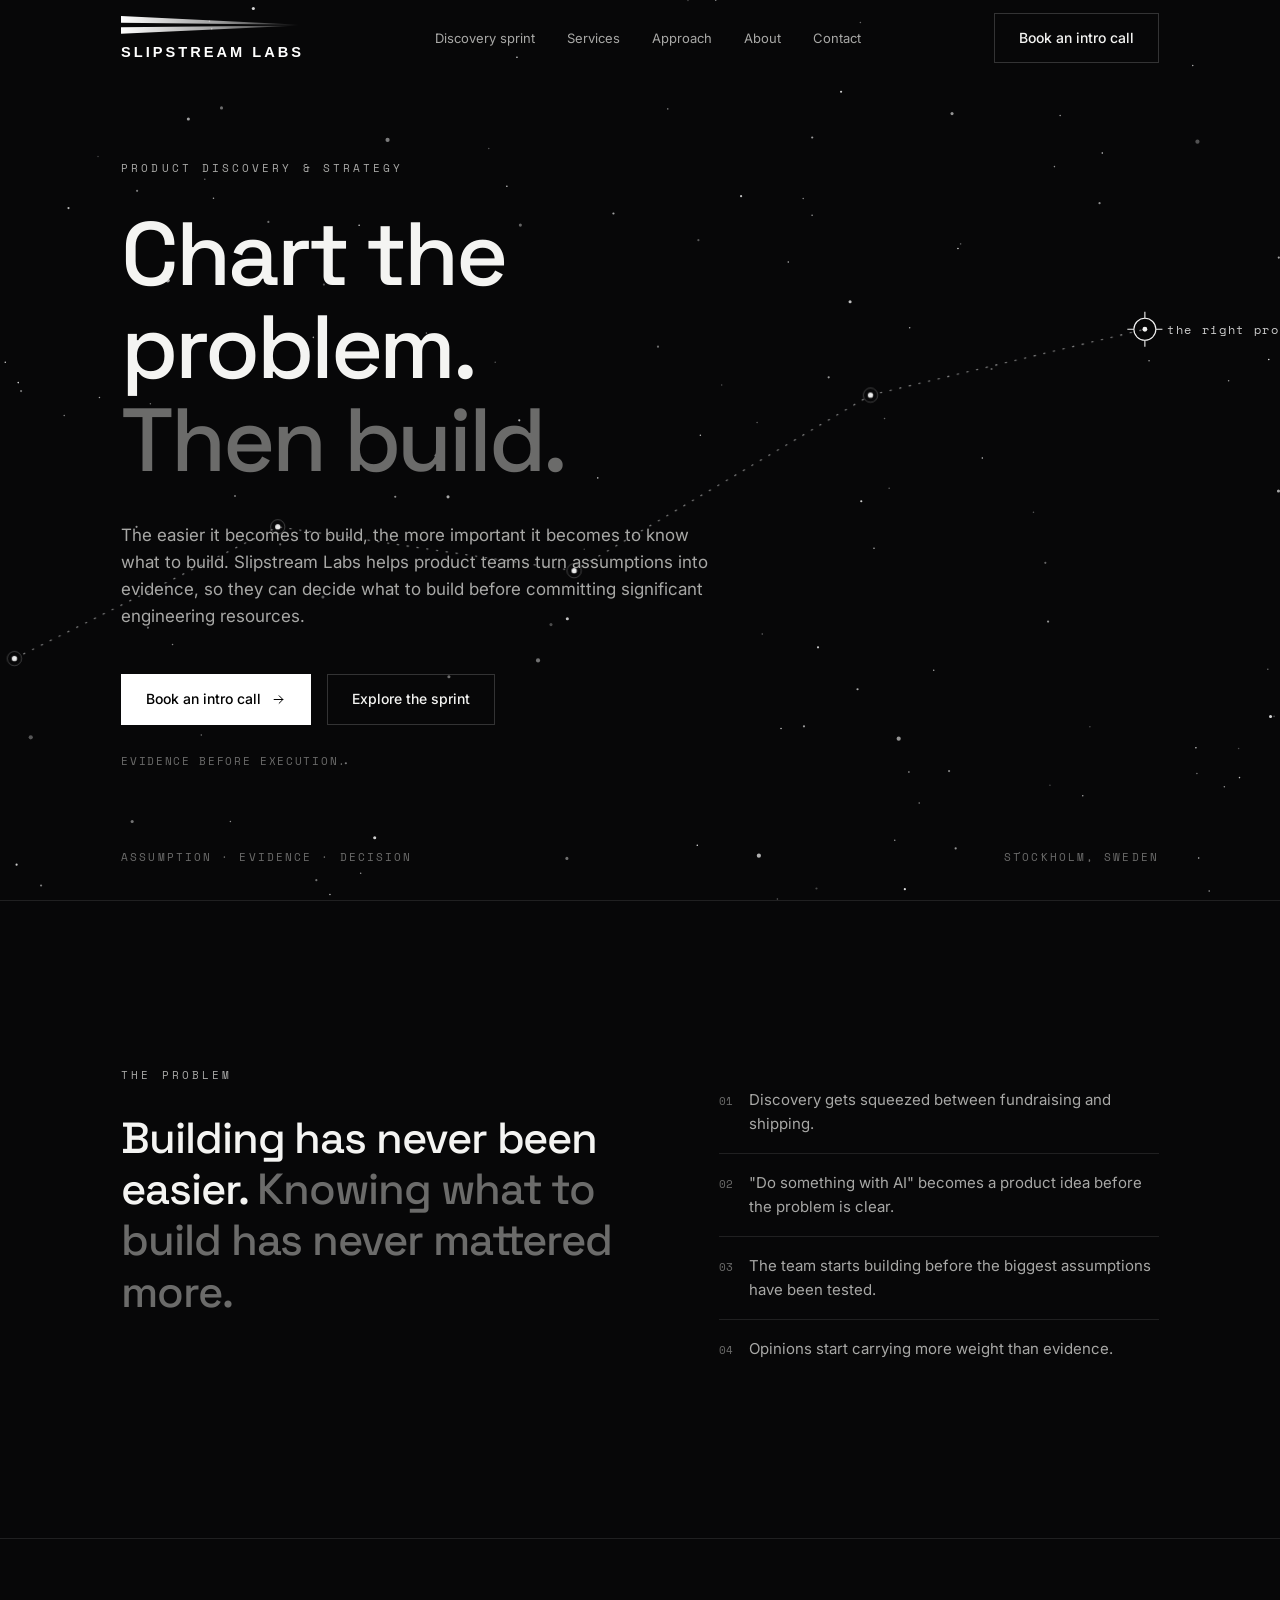
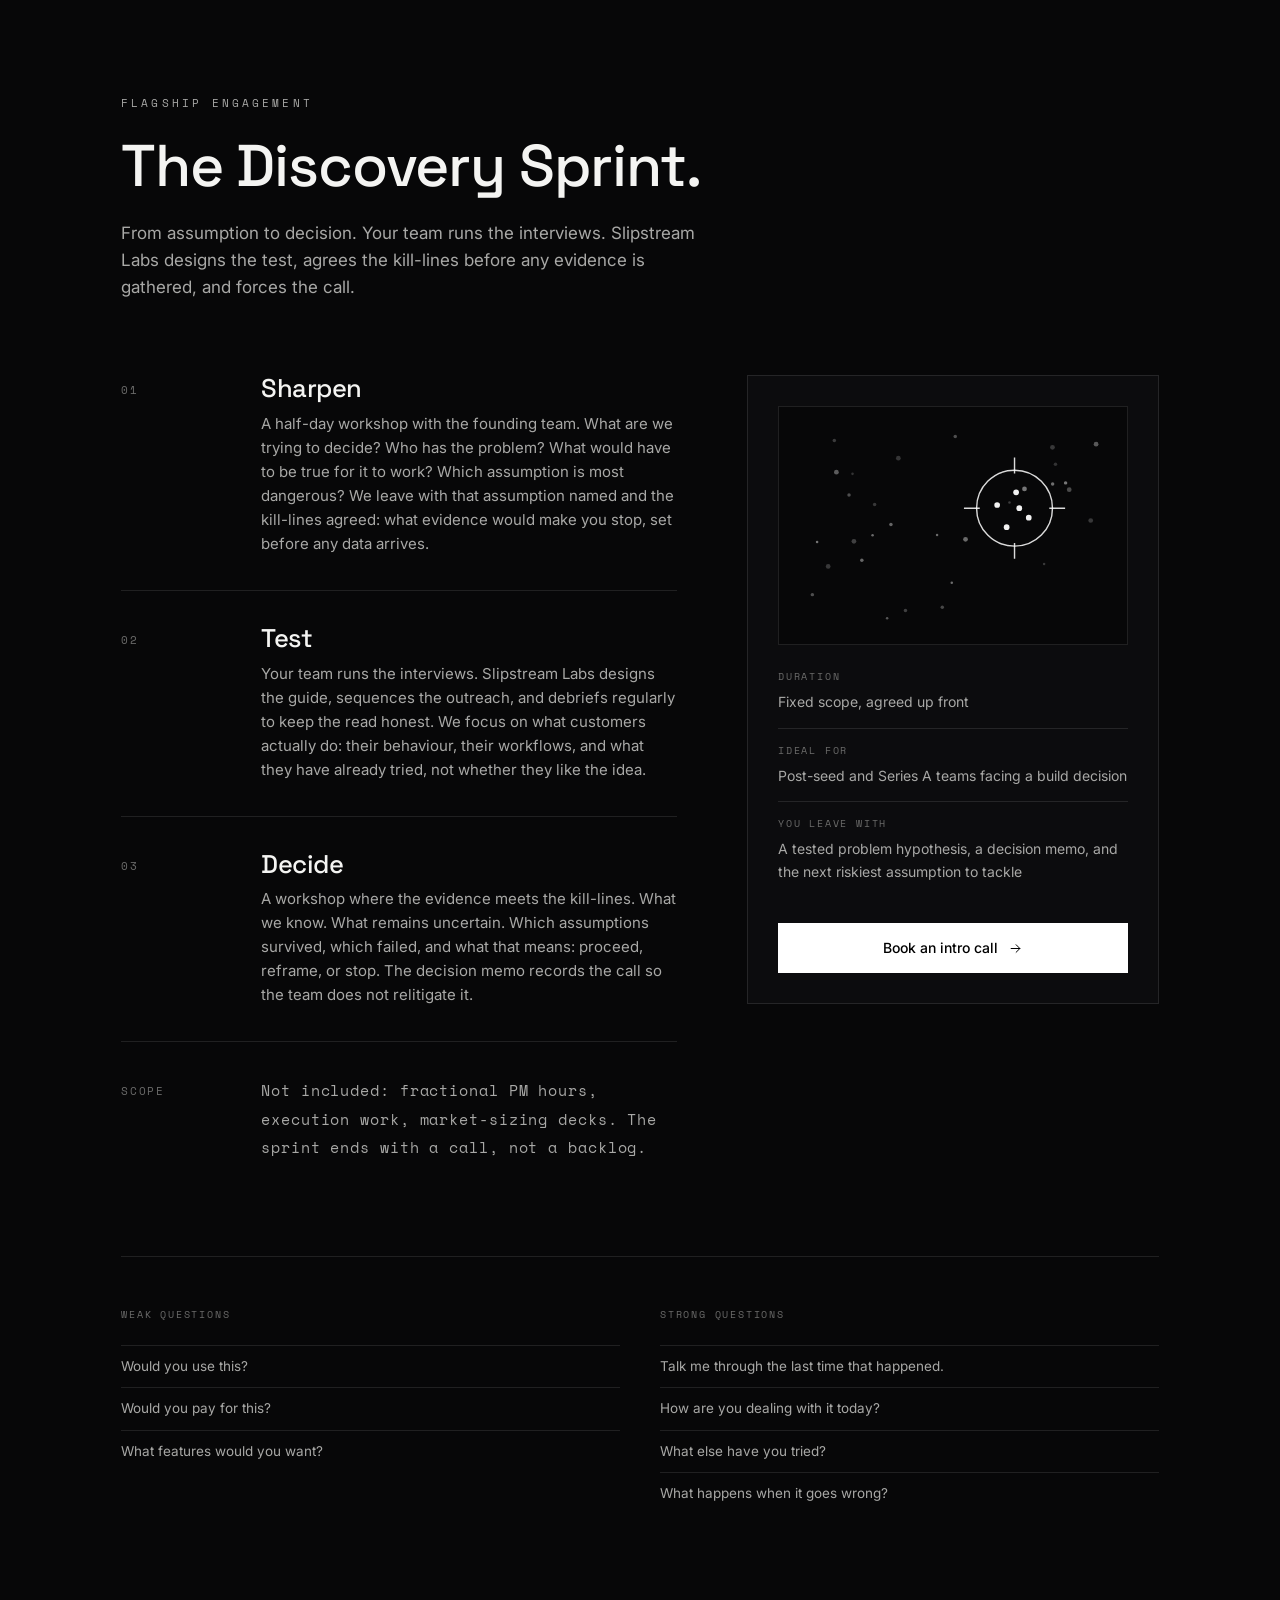
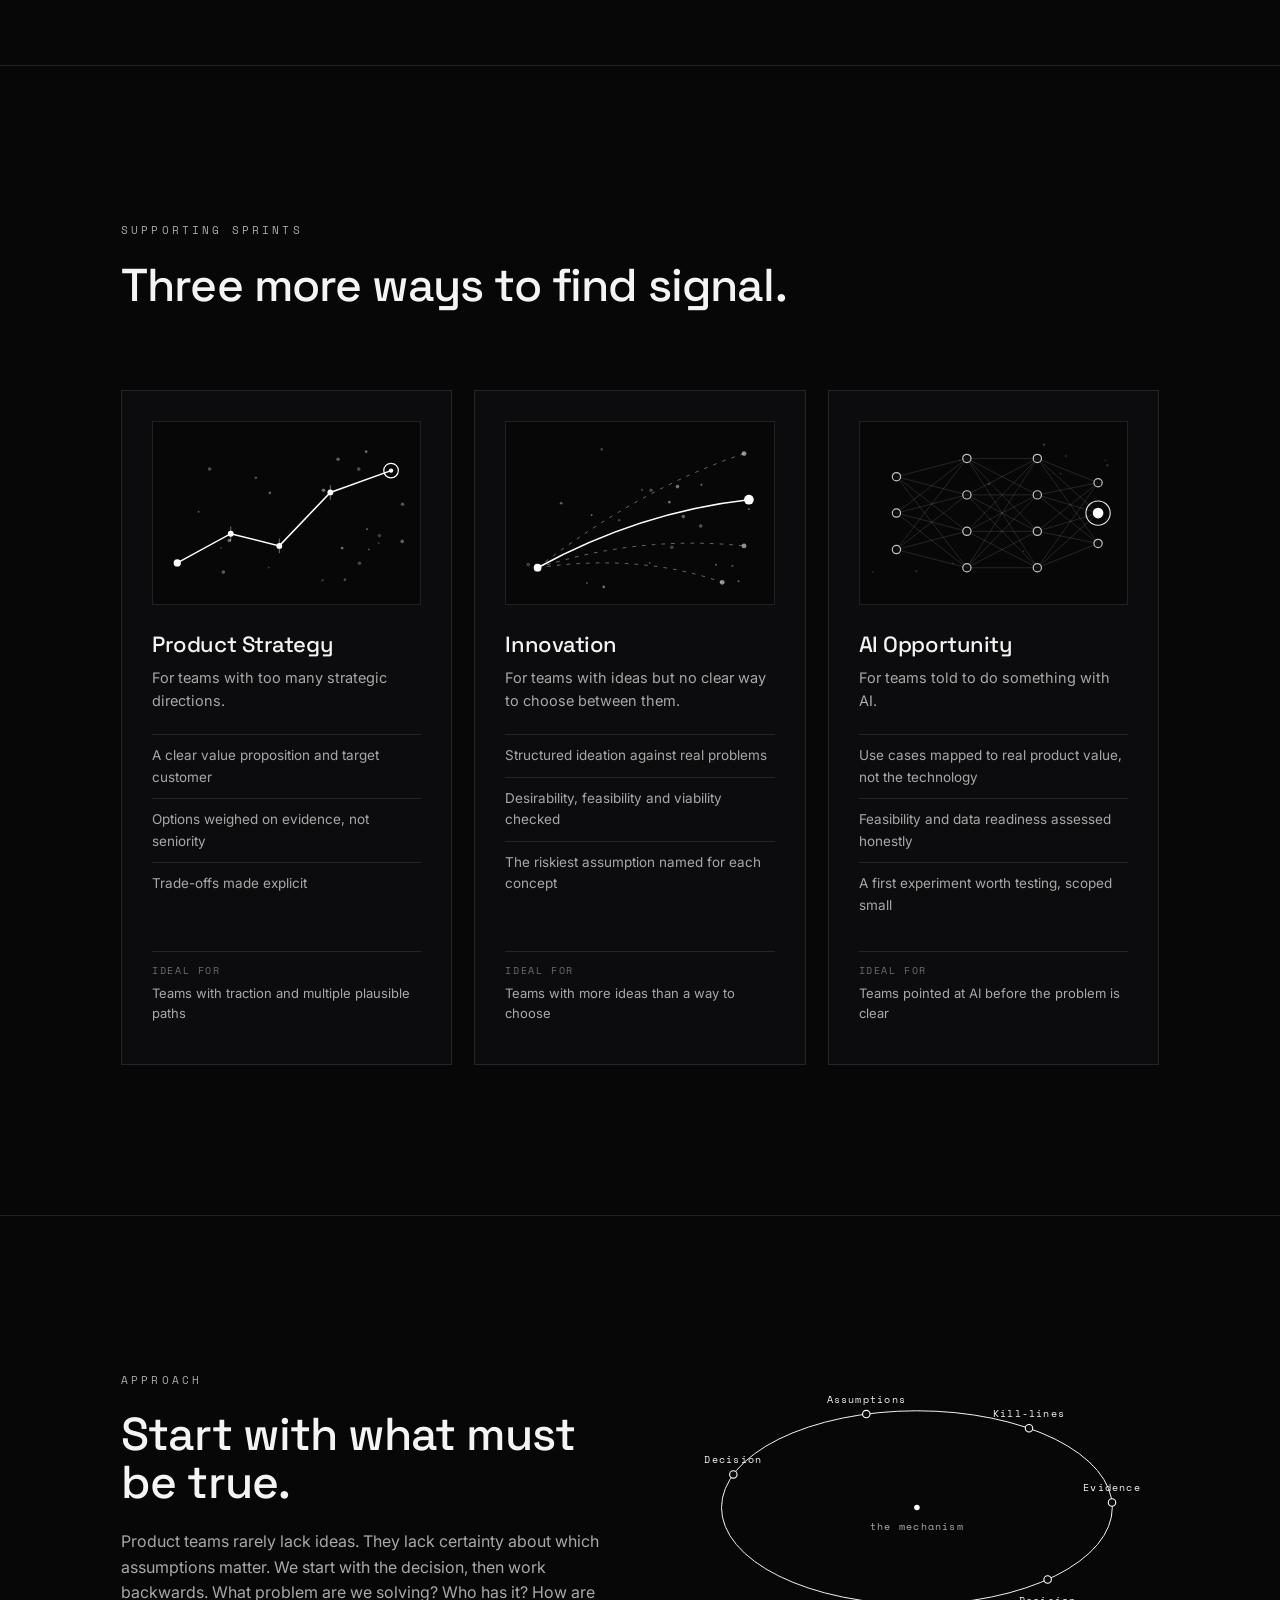
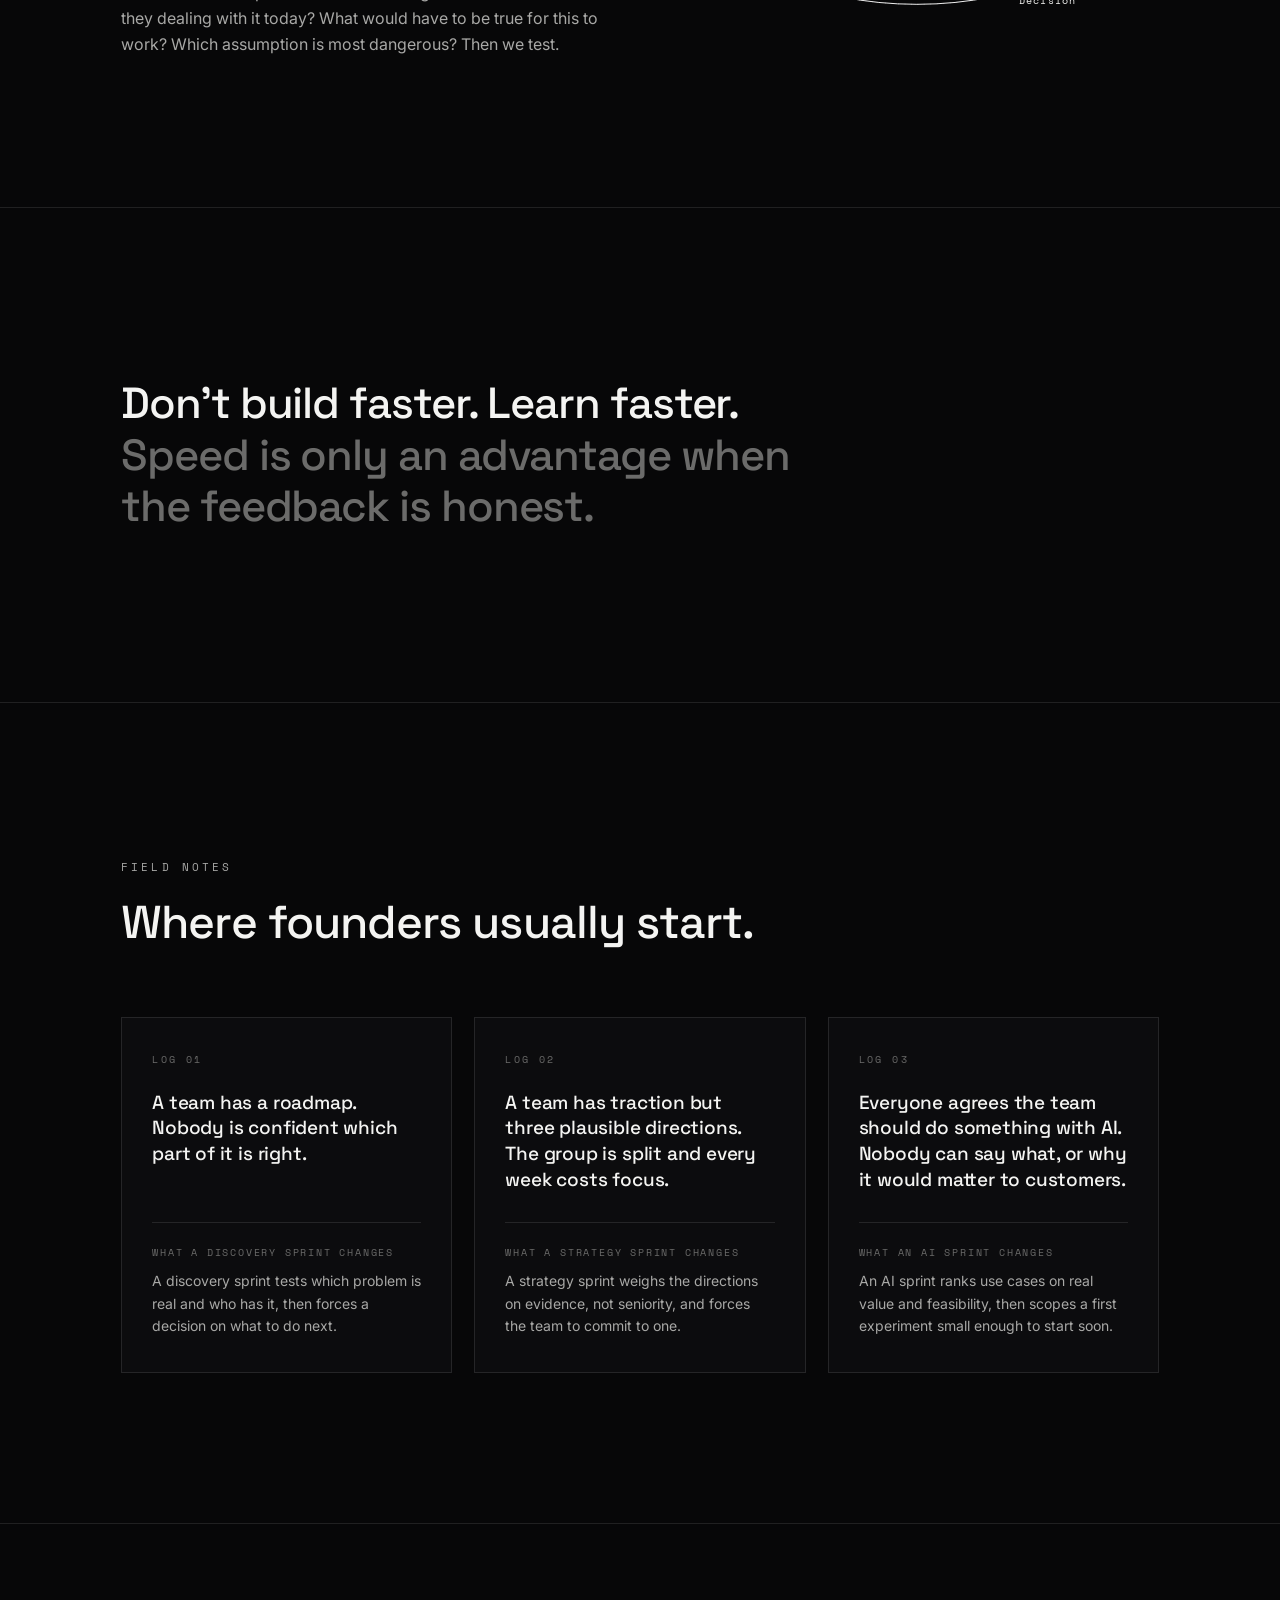
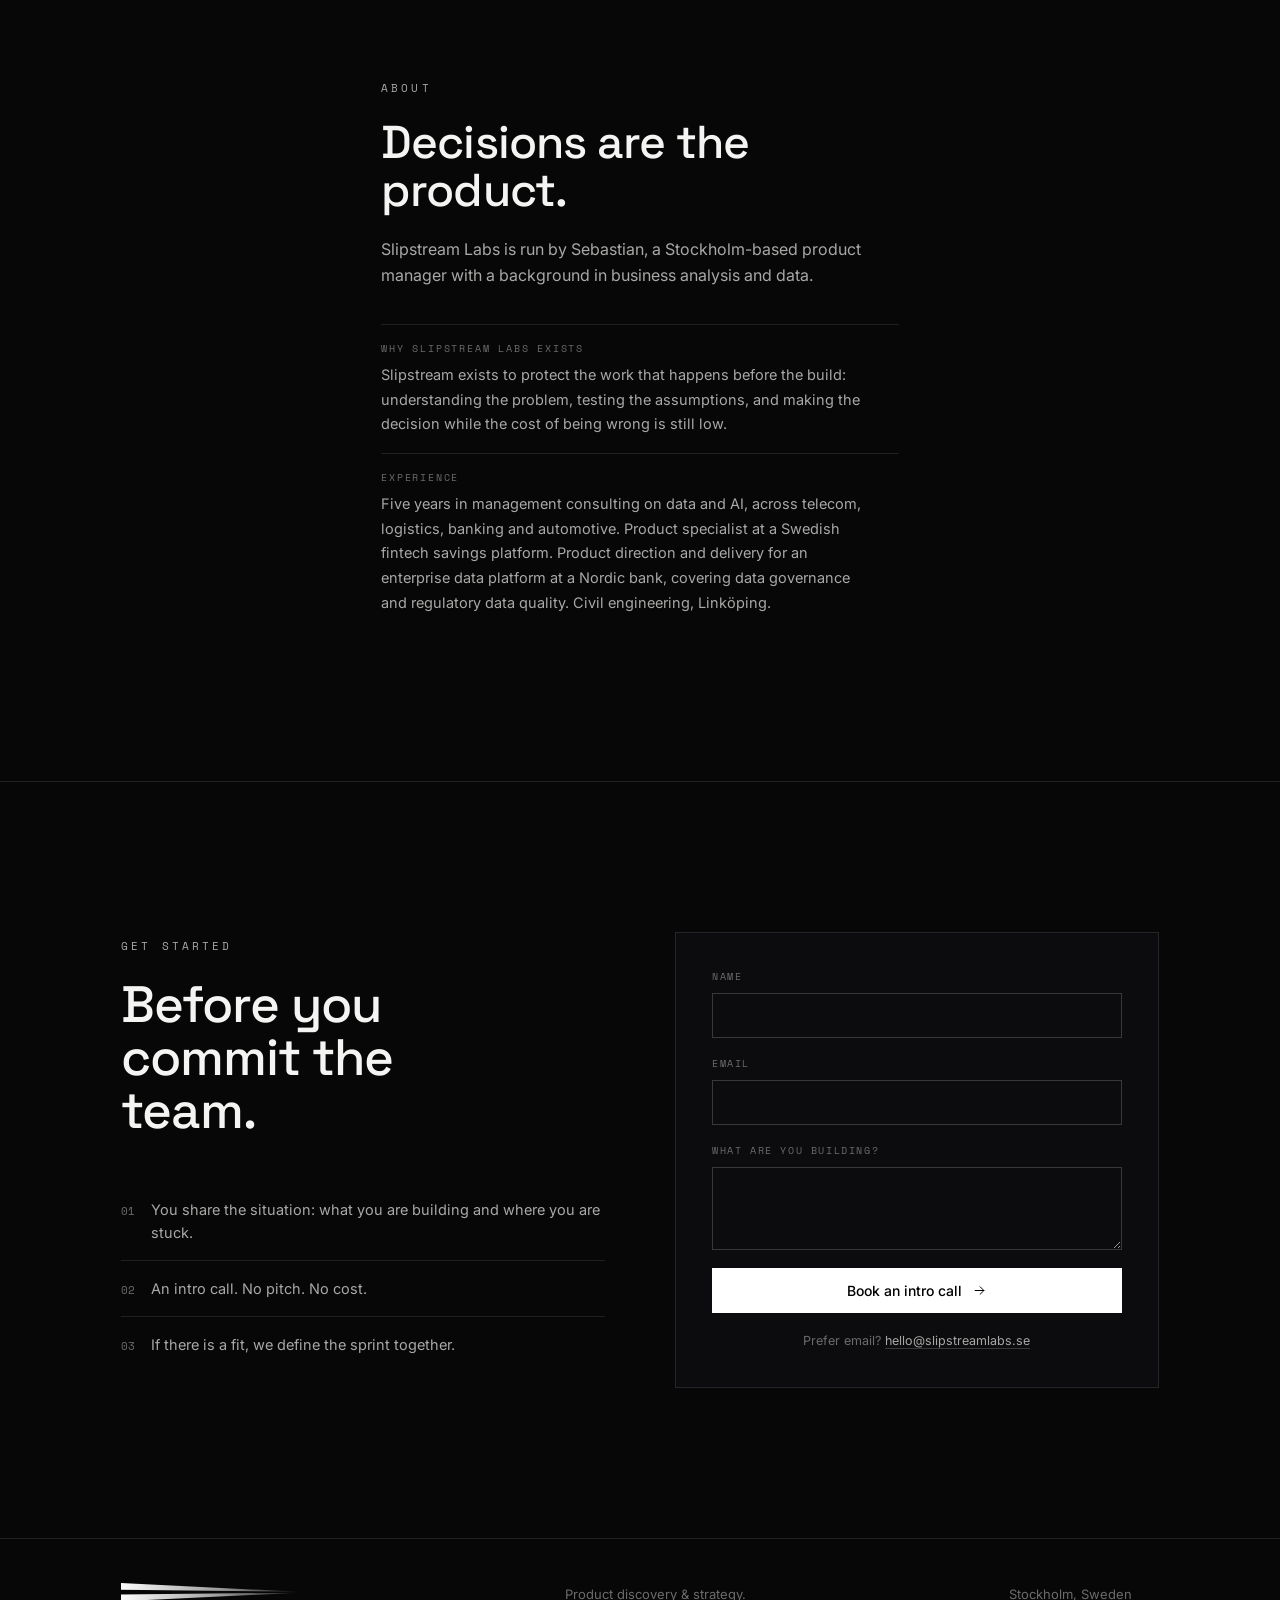
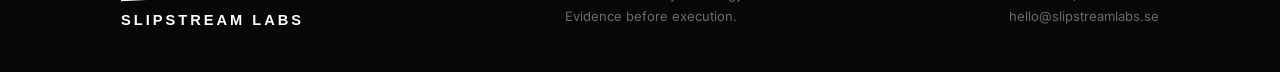
==== commit aec4abed: "Remove overclaiming copy from About, Supporting sprints, and Field notes Drops the About "Perspectiv" ====
--- a/index.html
+++ b/index.html
@@ -314,8 +314,6 @@
       <li>Trade-offs made explicit</li>
     </ul>
     <dl class="sv-meta">
-      <div><dt>Duration</dt><dd>Two weeks</dd></div>
-      <div><dt>Deliverable</dt><dd>A one-page strategy and a prioritised bet list</dd></div>
       <div><dt>Ideal for</dt><dd>Teams with traction and multiple plausible paths</dd></div>
     </dl>
   </article>
@@ -330,8 +328,6 @@
       <li>The riskiest assumption named for each concept</li>
     </ul>
     <dl class="sv-meta">
-      <div><dt>Duration</dt><dd>One to two weeks</dd></div>
-      <div><dt>Deliverable</dt><dd>A ranked opportunity shortlist</dd></div>
       <div><dt>Ideal for</dt><dd>Teams with more ideas than a way to choose</dd></div>
     </dl>
   </article>
@@ -346,8 +342,6 @@
       <li>A first experiment worth testing, scoped small</li>
     </ul>
     <dl class="sv-meta">
-      <div><dt>Duration</dt><dd>Two weeks</dd></div>
-      <div><dt>Deliverable</dt><dd>A prioritised shortlist with a first step</dd></div>
       <div><dt>Ideal for</dt><dd>Teams pointed at AI before the problem is clear</dd></div>
     </dl>
   </article>
@@ -380,7 +374,7 @@
       <p class="fn-sit">A team has a roadmap. Nobody is confident which part of it is right.</p>
       <div class="fn-out">
         <p class="fn-lbl">What a discovery sprint changes</p>
-        <p>The roadmap stops being a list of guesses. The team knows which problem is real, who has it, and what the evidence says to do next.</p>
+        <p>A discovery sprint tests which problem is real and who has it, then forces a decision on what to do next.</p>
       </div>
     </article>
 
@@ -389,7 +383,7 @@
       <p class="fn-sit">A team has traction but three plausible directions. The group is split and every week costs focus.</p>
       <div class="fn-out">
         <p class="fn-lbl">What a strategy sprint changes</p>
-        <p>One direction, chosen on evidence instead of the loudest voice. A decision the team owns and will not relitigate.</p>
+        <p>A strategy sprint weighs the directions on evidence, not seniority, and forces the team to commit to one.</p>
       </div>
     </article>
 
@@ -398,7 +392,7 @@
       <p class="fn-sit">Everyone agrees the team should do something with AI. Nobody can say what, or why it would matter to customers.</p>
       <div class="fn-out">
         <p class="fn-lbl">What an AI sprint changes</p>
-        <p>A short list of use cases ranked by real value and feasibility, and a first experiment scoped small enough to start soon.</p>
+        <p>An AI sprint ranks use cases on real value and feasibility, then scopes a first experiment small enough to start soon.</p>
       </div>
     </article>
 
@@ -430,12 +424,8 @@
         <dd>Slipstream exists to protect the work that happens before the build: understanding the problem, testing the assumptions, and making the decision while the cost of being wrong is still low.</dd>
       </div>
       <div>
-        <dt>Perspective</dt>
-        <dd>Facilitation over execution. The value isn't work taken off your plate. It's your team reaching a call it won't relitigate.</dd>
-      </div>
-      <div>
         <dt>Experience</dt>
-        <dd>Roughly five years in management consulting focused on data and AI, across telecom, logistics, banking and automotive. A former product specialist at a Swedish fintech savings platform. Currently owns product direction, backlog and delivery for an enterprise data platform at a Nordic bank, covering data governance and regulatory data quality. Civil engineering degree, Linköping University.</dd>
+        <dd>Five years in management consulting on data and AI, across telecom, logistics, banking and automotive. Product specialist at a Swedish fintech savings platform. Product direction and delivery for an enterprise data platform at a Nordic bank, covering data governance and regulatory data quality. Civil engineering, Linköping.</dd>
       </div>
     </dl>
   </div>
--- a/css/styles.css
+++ b/css/styles.css
@@ -9,7 +9,7 @@
   --bg:#070708; --bg-2:#0c0c0e; --line:rgba(255,255,255,.10); --line-2:rgba(255,255,255,.18);
   --ink:#f4f4f2; --ink-2:#a8a8a6; --ink-3:#6b6b6a;
   --disp:'Space Grotesk',sans-serif; --body:'Inter',sans-serif; --mono:'Space Mono',monospace;
-  --max:1140px; --pad:32px;
+  --max:1140px; --pad:clamp(20px, 4vw, 88px); --prose:54ch;
 }
 *{margin:0;padding:0;box-sizing:border-box}
 html{scroll-behavior:smooth}
@@ -27,7 +27,7 @@
 .nav.solid{background:rgba(7,7,8,.82);backdrop-filter:blur(12px);border-color:var(--line)}
 .nav-in{display:flex;align-items:center;justify-content:space-between;height:76px;max-width:var(--max);margin:0 auto;padding:0 var(--pad)}
 .brand{display:flex;align-items:center}
-.lockup{width:180px;height:auto;display:block}
+.lockup{width:clamp(100px, 32vw, 180px);height:auto;display:block}
 .lockup-lg{width:180px}
 .nav-links{display:flex;gap:32px}
 .nav-links a{font-size:13px;color:var(--ink-2);transition:color .2s}
@@ -44,7 +44,7 @@
 .hero .eyebrow{display:block;margin-bottom:30px}
 .hero h1{font-size:clamp(46px,7vw,92px);letter-spacing:-.035em;max-width:13ch}
 .hero h1 .dim{color:var(--ink-3)}
-.hero .sub{margin-top:34px;color:var(--ink-2);max-width:48ch;font-size:17px}
+.hero .sub{margin-top:34px;color:var(--ink-2);max-width:var(--prose);font-size:17px}
 .hero-cta{display:flex;gap:16px;margin-top:44px;flex-wrap:wrap}
 .hero-check{margin-top:28px;font-family:var(--mono);font-size:10.5px;letter-spacing:.16em;text-transform:uppercase;color:var(--ink-3)}
 .hero-foot{position:absolute;bottom:34px;left:0;right:0;z-index:2}
@@ -64,14 +64,14 @@
 /* 7 flagship: the discovery sprint */
 .flag{padding:150px 0;border-top:1px solid var(--line)}
 .flag-head h2{font-size:clamp(36px,4.6vw,64px);margin-top:20px}
-.flag-head .lead{color:var(--ink-2);margin-top:24px;max-width:52ch;font-size:17px}
+.flag-head .lead{color:var(--ink-2);margin-top:24px;max-width:var(--prose);font-size:17px}
 .flag-grid{display:grid;grid-template-columns:1.35fr 1fr;gap:70px;margin-top:74px;align-items:start}
 .phases{list-style:none}
 .phases li{display:grid;grid-template-columns:110px 1fr;gap:30px;padding:34px 0;border-top:1px solid var(--line)}
 .phases li:first-child{border-top:none;padding-top:0}
 .ph-wk{font-family:var(--mono);font-size:11px;letter-spacing:.16em;text-transform:uppercase;color:var(--ink-3);padding-top:7px}
 .phases h3{font-size:clamp(20px,2vw,26px)}
-.phases p{color:var(--ink-2);font-size:15px;margin-top:10px;max-width:52ch}
+.phases p{color:var(--ink-2);font-size:15px;margin-top:10px;max-width:var(--prose)}
 .flag-note-row{padding-bottom:0}
 .flag-note{font-family:var(--mono);font-size:11px;letter-spacing:.06em;color:var(--ink-3);line-height:1.9;margin-top:0!important}
 .flag-right{border:1px solid var(--line);background:var(--bg-2);padding:30px;position:sticky;top:106px}
@@ -104,7 +104,7 @@
 .approach{padding:150px 0;border-top:1px solid var(--line)}
 .appr-grid{display:grid;grid-template-columns:1fr 1fr;gap:70px;align-items:center}
 .approach h2{font-size:clamp(30px,3.6vw,48px);margin-top:20px}
-.approach .lead{color:var(--ink-2);margin-top:22px;max-width:44ch;font-size:16px}
+.approach .lead{color:var(--ink-2);margin-top:22px;max-width:var(--prose);font-size:16px}
 .orbit{width:100%;height:auto}
 .orb-lbl{font-family:'Space Mono',monospace;font-size:11px;letter-spacing:.12em;fill:#f4f4f2}
 
@@ -144,11 +144,11 @@
 .about{padding:150px 0;border-top:1px solid var(--line)}
 .ab-grid{max-width:62ch}
 .about h2{font-size:clamp(30px,3.6vw,48px);margin-top:20px}
-.about .lead{color:var(--ink-2);margin-top:22px;max-width:52ch;font-size:16px}
+.about .lead{color:var(--ink-2);margin-top:22px;max-width:var(--prose);font-size:16px}
 .ab-pts{margin-top:36px}
 .ab-pts div{padding:16px 0;border-top:1px solid var(--line)}
 .ab-pts dt{font-family:var(--mono);font-size:10px;letter-spacing:.18em;text-transform:uppercase;color:var(--ink-3);margin-bottom:6px}
-.ab-pts dd{font-size:14.5px;color:var(--ink-2);line-height:1.7;max-width:60ch}
+.ab-pts dd{font-size:14.5px;color:var(--ink-2);line-height:1.7;max-width:var(--prose)}
 
 /* 14 contact */
 .contact{padding:150px 0;border-top:1px solid var(--line)}
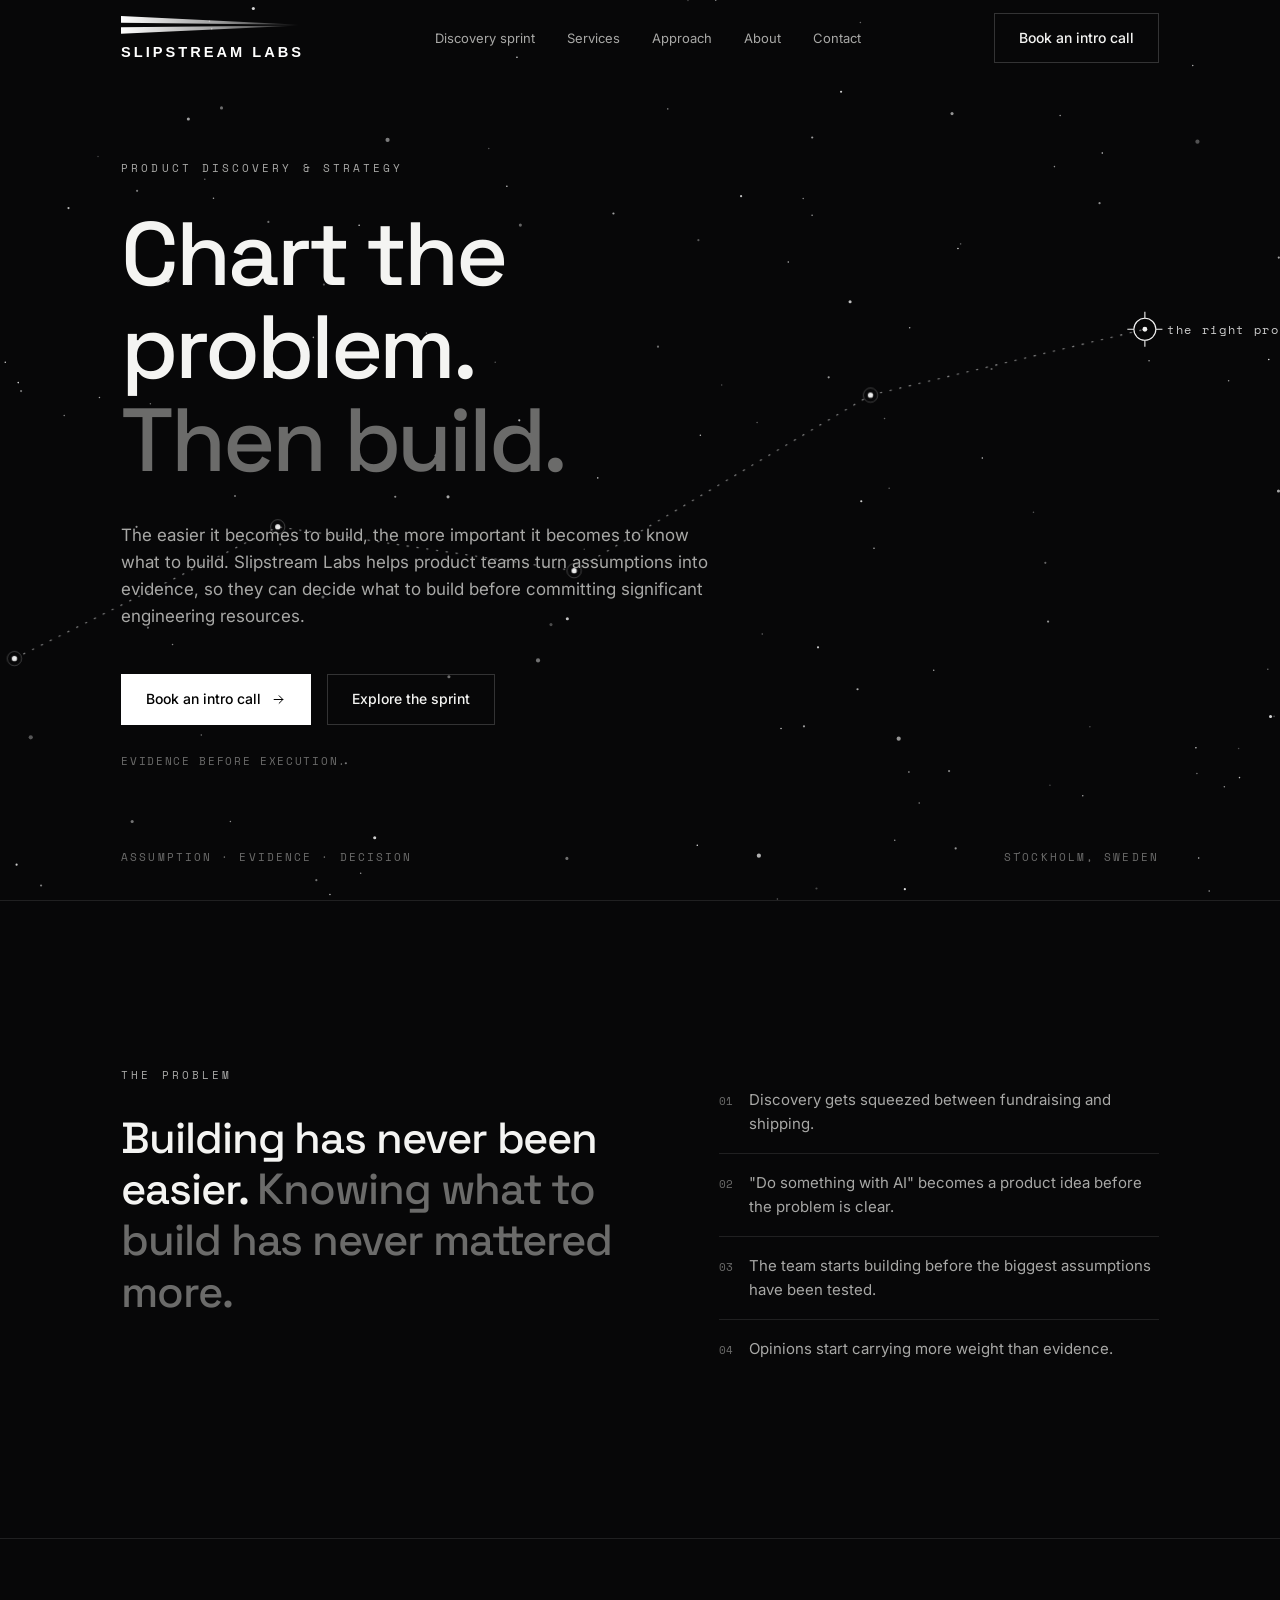
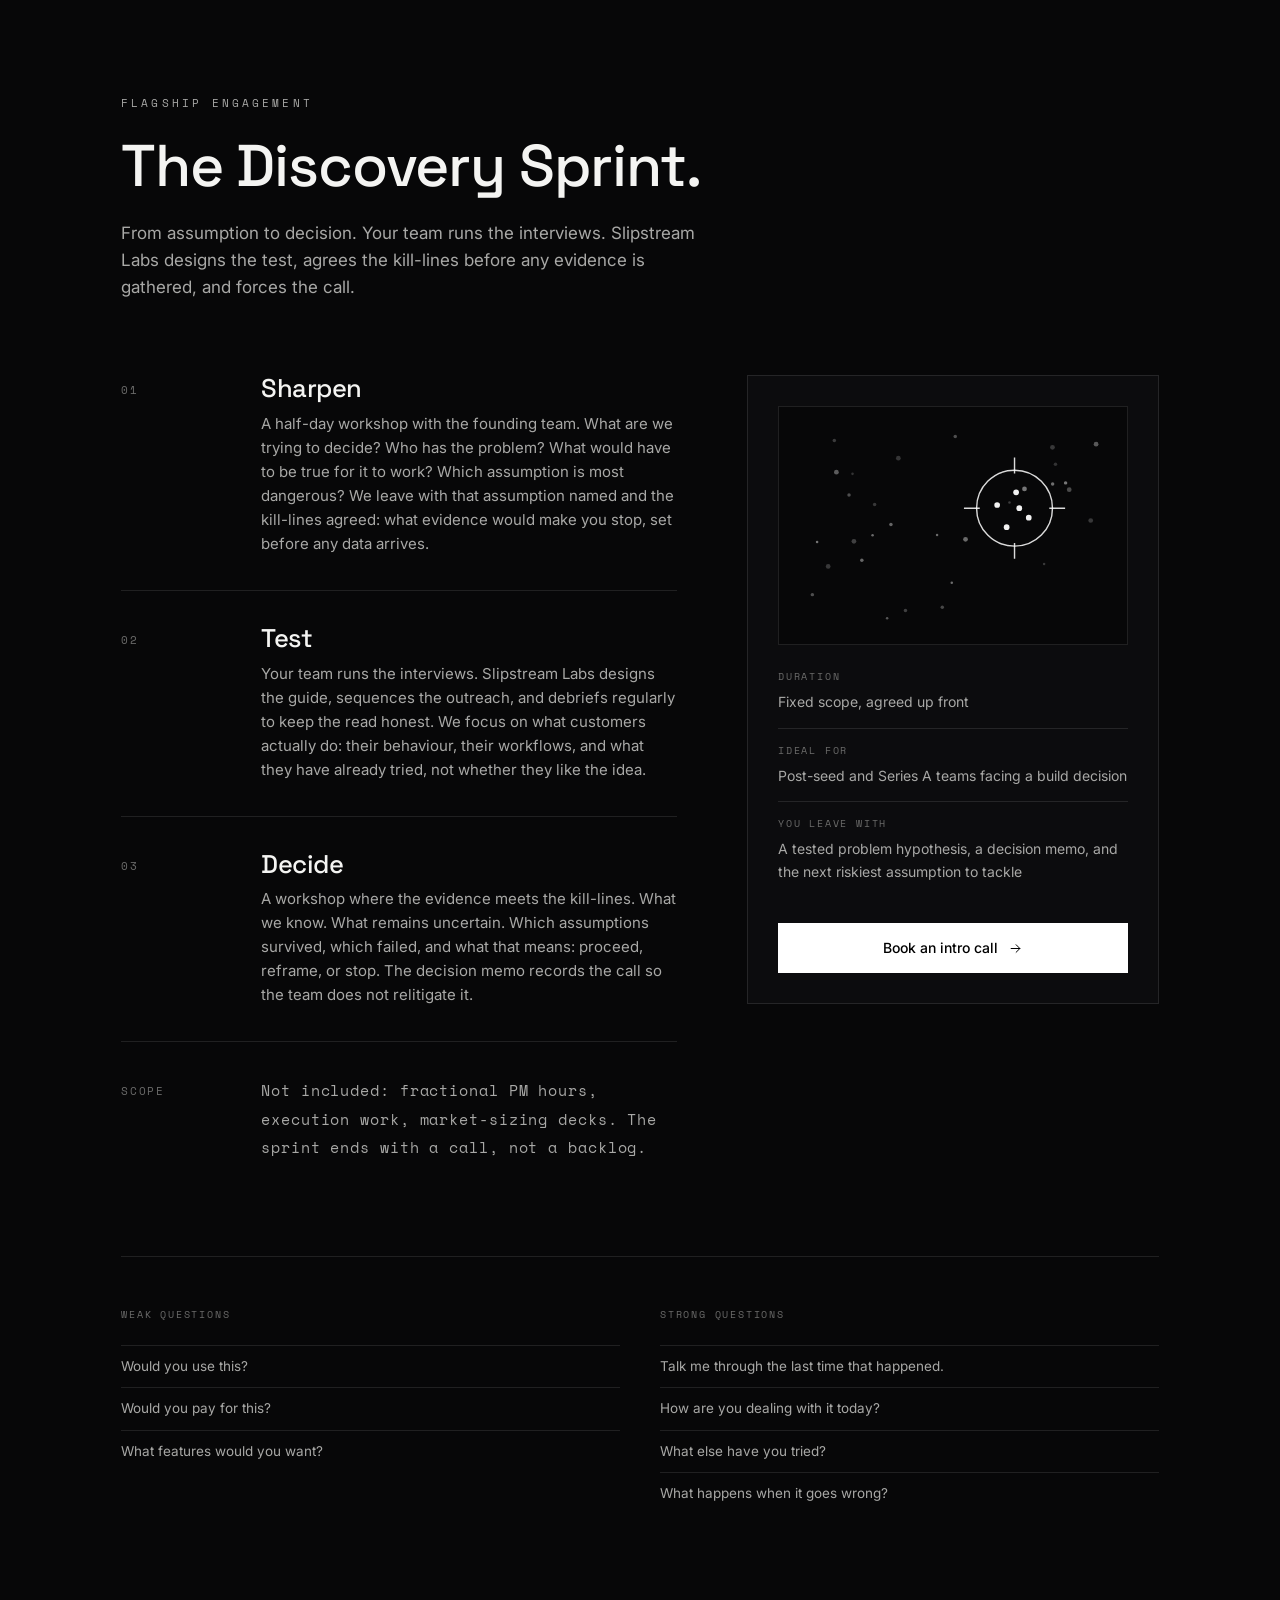
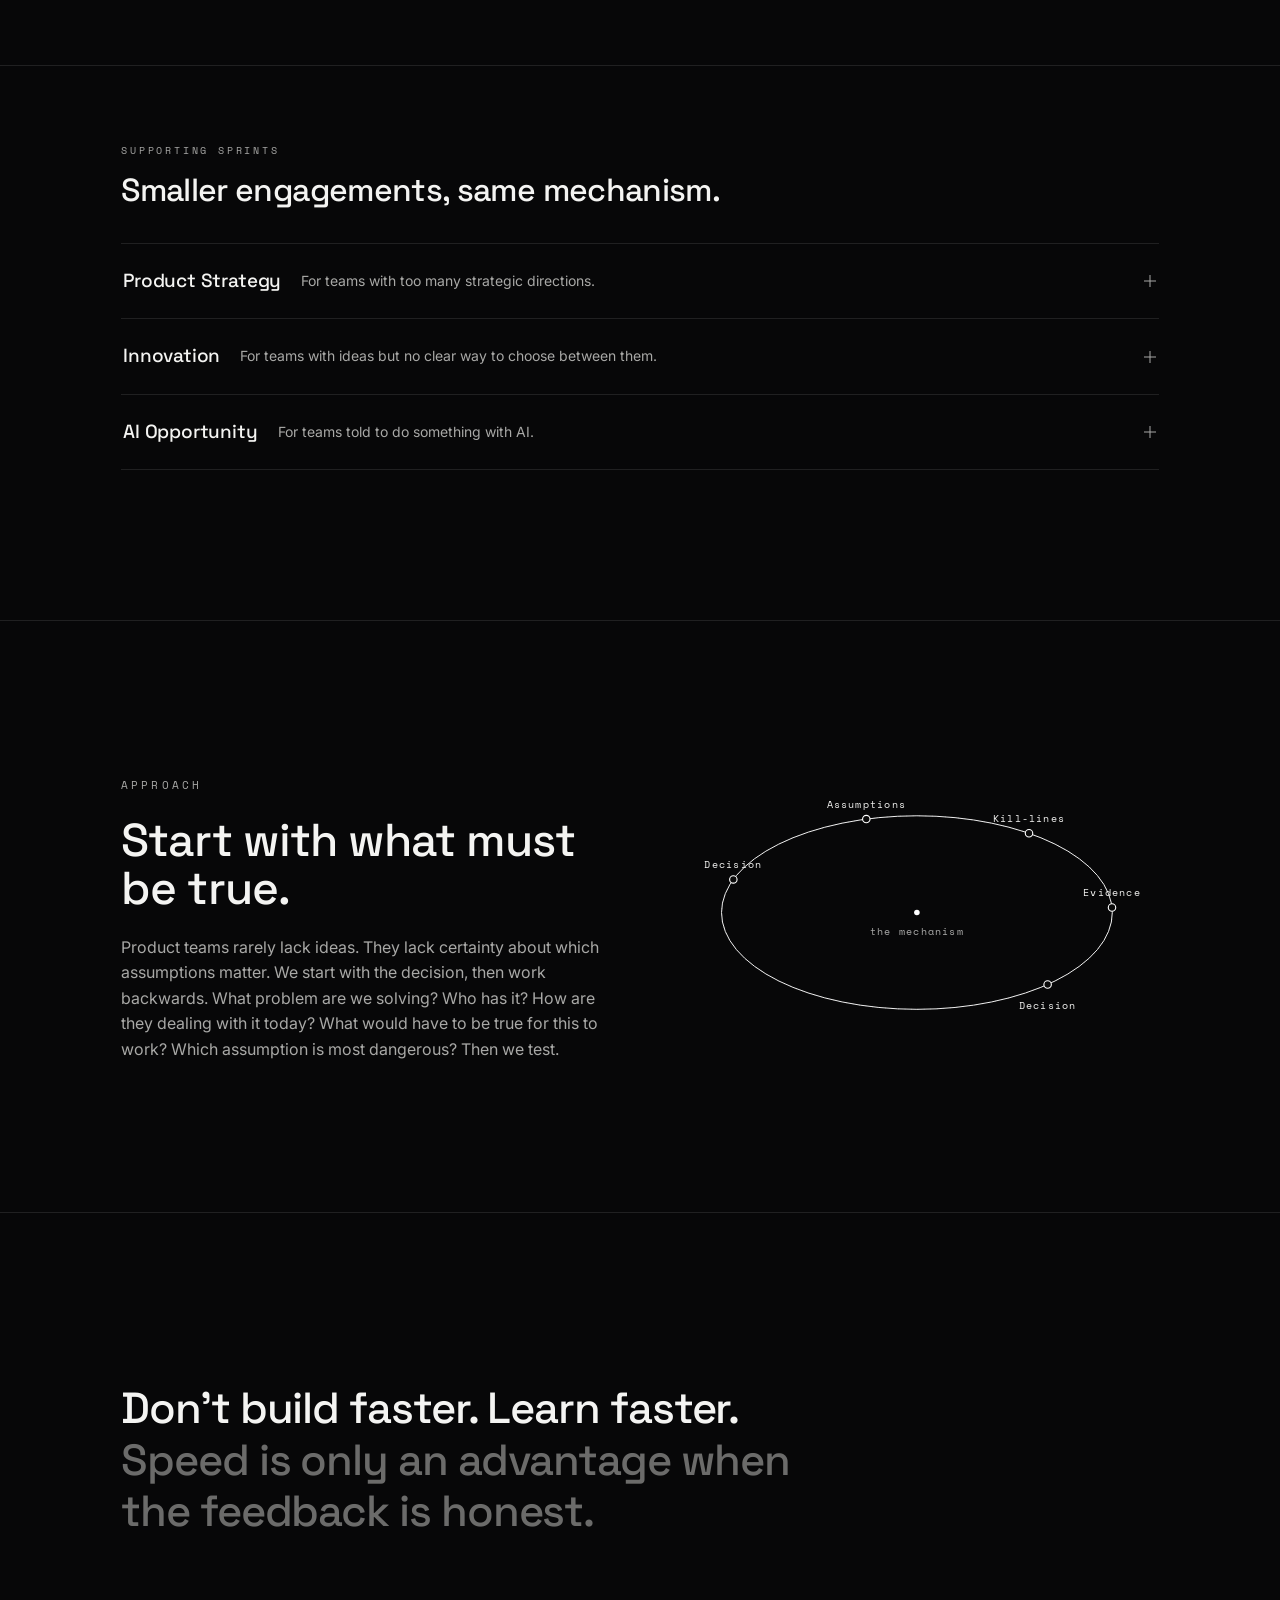
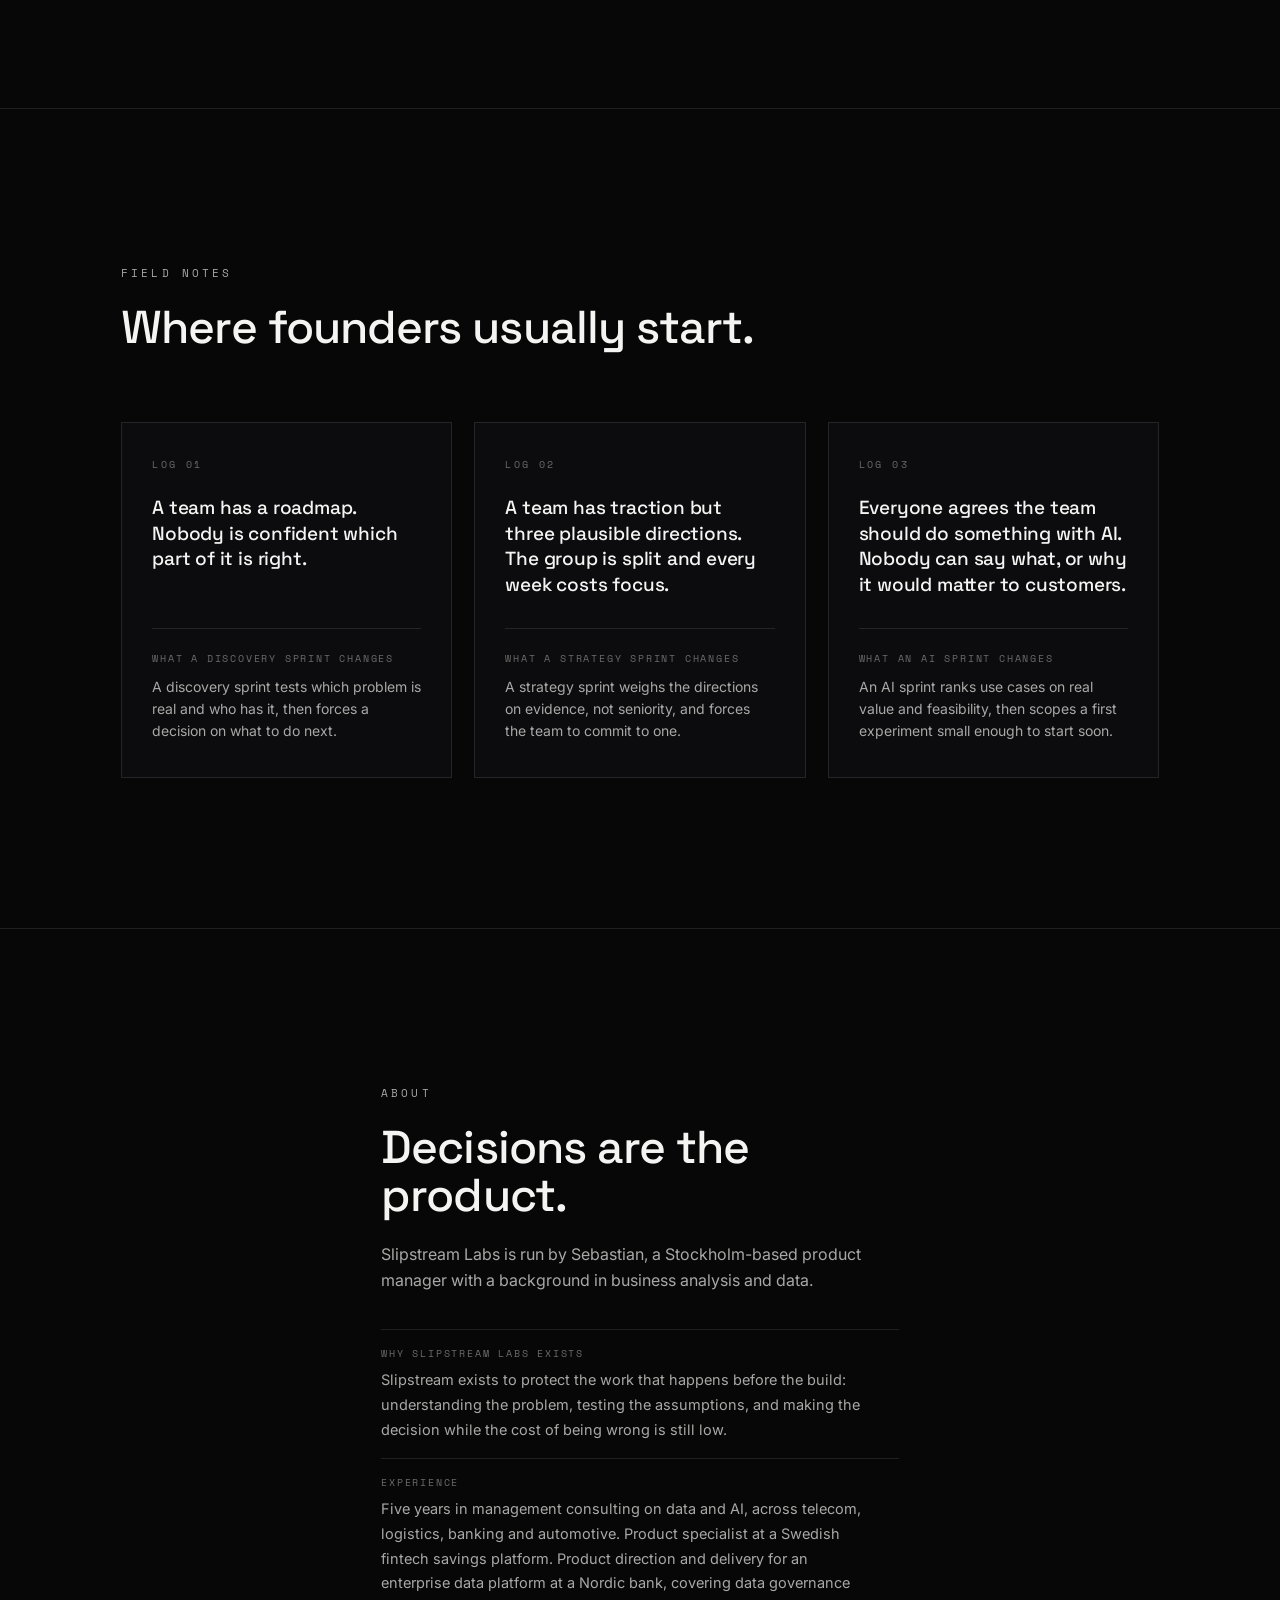
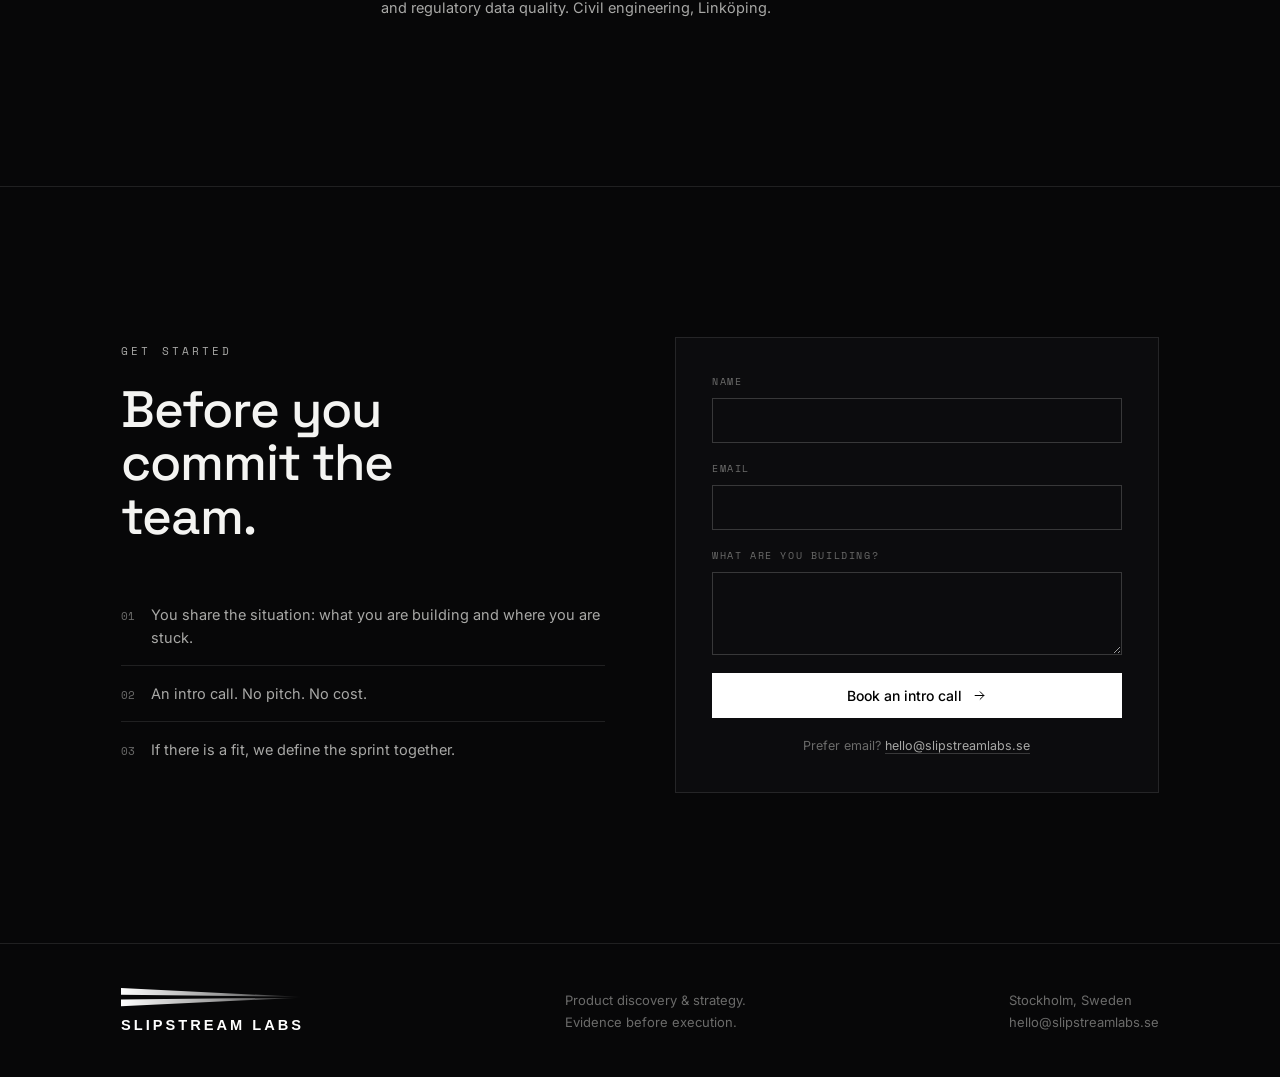
==== commit dd017fea: "Restructure Supporting sprints into a collapsed accordion Replace the three-card grid with a stacked" ====
--- a/index.html
+++ b/index.html
@@ -12,7 +12,8 @@
 <link rel="icon" href="assets/favicon.svg" type="image/svg+xml">
 <link rel="preconnect" href="https://fonts.googleapis.com"><link rel="preconnect" href="https://fonts.gstatic.com" crossorigin>
 <link href="https://fonts.googleapis.com/css2?family=Space+Grotesk:wght@400;500;600&family=Inter:wght@400;500&family=Space+Mono&display=swap" rel="stylesheet">
-<link rel="stylesheet" href="css/styles.css"></head><body>
+<link rel="stylesheet" href="css/styles.css">
+</head><body>
 
 <nav class="nav" id="nav"><div class="nav-in">
   <a class="brand" href="#top" aria-label="Slipstream Labs, home">
@@ -300,51 +301,70 @@
 <section class="svcs" id="services"><div class="wrap">
   <div class="svcs-head reveal">
     <span class="eyebrow">Supporting sprints</span>
-    <h2>Three more ways to find signal.</h2>
-  </div>
-  <div class="sv-grid">
-
-  <article class="sv reveal">
-    <svg class="wk-dia" viewBox="0 0 220 150" aria-hidden="true"><circle cx="62.8" cy="97.6" r="1.5" fill="#fff" opacity="0.4"/><circle cx="186.4" cy="93.5" r="1.5" fill="#fff" opacity="0.22"/><circle cx="56.1" cy="103.6" r="0.8" fill="#fff" opacity="0.2"/><circle cx="177.8" cy="104.9" r="0.8" fill="#fff" opacity="0.3"/><circle cx="176.2" cy="88.2" r="0.8" fill="#fff" opacity="0.45"/><circle cx="175.5" cy="24.4" r="1.1" fill="#fff" opacity="0.4"/><circle cx="158.0" cy="129.8" r="1.1" fill="#fff" opacity="0.28"/><circle cx="57.9" cy="123.6" r="1.5" fill="#fff" opacity="0.33"/><circle cx="96.2" cy="58.4" r="1.1" fill="#fff" opacity="0.35"/><circle cx="140.4" cy="56.2" r="1.5" fill="#fff" opacity="0.4"/><circle cx="205.2" cy="98.3" r="1.5" fill="#fff" opacity="0.35"/><circle cx="205.5" cy="67.7" r="1.5" fill="#fff" opacity="0.3"/><circle cx="46.6" cy="38.7" r="1.5" fill="#fff" opacity="0.28"/><circle cx="84.7" cy="45.9" r="1.1" fill="#fff" opacity="0.29"/><circle cx="37.6" cy="73.9" r="0.8" fill="#fff" opacity="0.33"/><circle cx="185.8" cy="99.6" r="0.8" fill="#fff" opacity="0.2"/><circle cx="139.6" cy="130.3" r="1.1" fill="#fff" opacity="0.18"/><circle cx="95.2" cy="119.8" r="0.8" fill="#fff" opacity="0.22"/><circle cx="170.0" cy="116.3" r="1.5" fill="#fff" opacity="0.25"/><circle cx="155.7" cy="103.8" r="1.1" fill="#fff" opacity="0.42"/><circle cx="169.4" cy="38.8" r="1.5" fill="#fff" opacity="0.28"/><circle cx="152.4" cy="30.7" r="1.5" fill="#fff" opacity="0.34"/><path d="M20 116 L64 92 L104 102 L146 58 L196 40" fill="none" stroke="#fff" stroke-width="1.2"/><circle cx="64" cy="92" r="2.4" fill="#fff"/><line x1="64" y1="86" x2="64" y2="98" stroke="#fff" stroke-width="0.7" opacity="0.5"/><circle cx="104" cy="102" r="2.4" fill="#fff"/><line x1="104" y1="96" x2="104" y2="108" stroke="#fff" stroke-width="0.7" opacity="0.5"/><circle cx="146" cy="58" r="2.4" fill="#fff"/><line x1="146" y1="52" x2="146" y2="64" stroke="#fff" stroke-width="0.7" opacity="0.5"/><circle cx="20" cy="116" r="3" fill="#fff"/><circle cx="196" cy="40" r="6" fill="none" stroke="#fff"/><circle cx="196" cy="40" r="1.8" fill="#fff"/></svg>
-    <h3>Product Strategy</h3>
-    <p class="one">For teams with too many strategic directions.</p>
-    <ul class="sv-pts">
-      <li>A clear value proposition and target customer</li>
-      <li>Options weighed on evidence, not seniority</li>
-      <li>Trade-offs made explicit</li>
-    </ul>
-    <dl class="sv-meta">
-      <div><dt>Ideal for</dt><dd>Teams with traction and multiple plausible paths</dd></div>
-    </dl>
-  </article>
-
-  <article class="sv reveal">
-    <svg class="wk-dia" viewBox="0 0 220 150" aria-hidden="true"><circle cx="119.4" cy="56.2" r="1.5" fill="#fff" opacity="0.26"/><circle cx="112.0" cy="55.9" r="1.1" fill="#fff" opacity="0.19"/><circle cx="18.3" cy="117.4" r="1.5" fill="#fff" opacity="0.24"/><circle cx="80.5" cy="135.8" r="1.1" fill="#fff" opacity="0.43"/><circle cx="118.3" cy="116.0" r="0.8" fill="#fff" opacity="0.3"/><circle cx="45.4" cy="66.9" r="1.1" fill="#fff" opacity="0.36"/><circle cx="146.0" cy="77.9" r="1.5" fill="#fff" opacity="0.36"/><circle cx="70.5" cy="76.5" r="0.8" fill="#fff" opacity="0.4"/><circle cx="199.9" cy="71.6" r="0.8" fill="#fff" opacity="0.38"/><circle cx="160.3" cy="85.6" r="1.5" fill="#fff" opacity="0.31"/><circle cx="172.9" cy="117.5" r="0.8" fill="#fff" opacity="0.38"/><circle cx="186.4" cy="118.6" r="1.1" fill="#fff" opacity="0.22"/><circle cx="78.8" cy="22.5" r="1.1" fill="#fff" opacity="0.22"/><circle cx="134.5" cy="66.0" r="1.1" fill="#fff" opacity="0.43"/><circle cx="141.2" cy="53.2" r="1.5" fill="#fff" opacity="0.44"/><circle cx="136.5" cy="103.2" r="1.5" fill="#fff" opacity="0.24"/><circle cx="66.6" cy="132.6" r="0.8" fill="#fff" opacity="0.29"/><circle cx="93.2" cy="80.9" r="1.1" fill="#fff" opacity="0.22"/><circle cx="191.5" cy="131.1" r="0.8" fill="#fff" opacity="0.38"/><circle cx="160.9" cy="51.6" r="0.8" fill="#fff" opacity="0.43"/><path d="M26 120 Q110 55 196 26" fill="none" stroke="#fff" stroke-width="0.8" stroke-dasharray="3 5" opacity="0.4"/><path d="M26 120 Q110 93 196 102" fill="none" stroke="#fff" stroke-width="0.8" stroke-dasharray="3 5" opacity="0.4"/><path d="M26 120 Q110 108 178 132" fill="none" stroke="#fff" stroke-width="0.8" stroke-dasharray="3 5" opacity="0.4"/><path d="M26 120 Q110 74 200 64" fill="none" stroke="#fff" stroke-width="1.3"/><circle cx="26" cy="120" r="3.2" fill="#fff"/><circle cx="196" cy="26" r="2" fill="#fff" opacity="0.55"/><circle cx="196" cy="102" r="2" fill="#fff" opacity="0.55"/><circle cx="178" cy="132" r="2" fill="#fff" opacity="0.55"/><circle cx="200" cy="64" r="4" fill="#fff"/></svg>
-    <h3>Innovation</h3>
-    <p class="one">For teams with ideas but no clear way to choose between them.</p>
-    <ul class="sv-pts">
-      <li>Structured ideation against real problems</li>
-      <li>Desirability, feasibility and viability checked</li>
-      <li>The riskiest assumption named for each concept</li>
-    </ul>
-    <dl class="sv-meta">
-      <div><dt>Ideal for</dt><dd>Teams with more ideas than a way to choose</dd></div>
-    </dl>
-  </article>
-
-  <article class="sv reveal">
-    <svg class="wk-dia" viewBox="0 0 220 150" aria-hidden="true"><circle cx="134.6" cy="106.4" r="0.7" fill="#fff" opacity="0.2"/><circle cx="165.2" cy="42.4" r="0.7" fill="#fff" opacity="0.21"/><circle cx="32.6" cy="71.0" r="0.7" fill="#fff" opacity="0.15"/><circle cx="30.4" cy="42.4" r="0.7" fill="#fff" opacity="0.15"/><circle cx="46.4" cy="122.8" r="1.0" fill="#fff" opacity="0.12"/><circle cx="169.4" cy="28.0" r="1.0" fill="#fff" opacity="0.12"/><circle cx="10.4" cy="123.3" r="0.7" fill="#fff" opacity="0.19"/><circle cx="202.0" cy="31.6" r="0.7" fill="#fff" opacity="0.13"/><circle cx="202.3" cy="80.1" r="0.7" fill="#fff" opacity="0.12"/><circle cx="203.7" cy="35.6" r="1.0" fill="#fff" opacity="0.14"/><circle cx="82.2" cy="31.6" r="0.7" fill="#fff" opacity="0.13"/><circle cx="76.4" cy="116.3" r="0.7" fill="#fff" opacity="0.17"/><circle cx="151.5" cy="18.6" r="1.0" fill="#fff" opacity="0.2"/><circle cx="106.1" cy="51.1" r="1.0" fill="#fff" opacity="0.16"/><line x1="30" y1="45" x2="88" y2="30" stroke="#fff" stroke-width="0.6" opacity="0.16"/><line x1="30" y1="45" x2="88" y2="60" stroke="#fff" stroke-width="0.6" opacity="0.16"/><line x1="30" y1="45" x2="88" y2="90" stroke="#fff" stroke-width="0.6" opacity="0.16"/><line x1="30" y1="45" x2="88" y2="120" stroke="#fff" stroke-width="0.6" opacity="0.16"/><line x1="30" y1="75" x2="88" y2="30" stroke="#fff" stroke-width="0.6" opacity="0.16"/><line x1="30" y1="75" x2="88" y2="60" stroke="#fff" stroke-width="0.6" opacity="0.16"/><line x1="30" y1="75" x2="88" y2="90" stroke="#fff" stroke-width="0.6" opacity="0.16"/><line x1="30" y1="75" x2="88" y2="120" stroke="#fff" stroke-width="0.6" opacity="0.16"/><line x1="30" y1="105" x2="88" y2="30" stroke="#fff" stroke-width="0.6" opacity="0.16"/><line x1="30" y1="105" x2="88" y2="60" stroke="#fff" stroke-width="0.6" opacity="0.16"/><line x1="30" y1="105" x2="88" y2="90" stroke="#fff" stroke-width="0.6" opacity="0.16"/><line x1="30" y1="105" x2="88" y2="120" stroke="#fff" stroke-width="0.6" opacity="0.16"/><line x1="88" y1="30" x2="146" y2="30" stroke="#fff" stroke-width="0.6" opacity="0.16"/><line x1="88" y1="30" x2="146" y2="60" stroke="#fff" stroke-width="0.6" opacity="0.16"/><line x1="88" y1="30" x2="146" y2="90" stroke="#fff" stroke-width="0.6" opacity="0.16"/><line x1="88" y1="30" x2="146" y2="120" stroke="#fff" stroke-width="0.6" opacity="0.16"/><line x1="88" y1="60" x2="146" y2="30" stroke="#fff" stroke-width="0.6" opacity="0.16"/><line x1="88" y1="60" x2="146" y2="60" stroke="#fff" stroke-width="0.6" opacity="0.16"/><line x1="88" y1="60" x2="146" y2="90" stroke="#fff" stroke-width="0.6" opacity="0.16"/><line x1="88" y1="60" x2="146" y2="120" stroke="#fff" stroke-width="0.6" opacity="0.16"/><line x1="88" y1="90" x2="146" y2="30" stroke="#fff" stroke-width="0.6" opacity="0.16"/><line x1="88" y1="90" x2="146" y2="60" stroke="#fff" stroke-width="0.6" opacity="0.16"/><line x1="88" y1="90" x2="146" y2="90" stroke="#fff" stroke-width="0.6" opacity="0.16"/><line x1="88" y1="90" x2="146" y2="120" stroke="#fff" stroke-width="0.6" opacity="0.16"/><line x1="88" y1="120" x2="146" y2="30" stroke="#fff" stroke-width="0.6" opacity="0.16"/><line x1="88" y1="120" x2="146" y2="60" stroke="#fff" stroke-width="0.6" opacity="0.16"/><line x1="88" y1="120" x2="146" y2="90" stroke="#fff" stroke-width="0.6" opacity="0.16"/><line x1="88" y1="120" x2="146" y2="120" stroke="#fff" stroke-width="0.6" opacity="0.16"/><line x1="146" y1="30" x2="196" y2="50" stroke="#fff" stroke-width="0.6" opacity="0.16"/><line x1="146" y1="30" x2="196" y2="75" stroke="#fff" stroke-width="0.6" opacity="0.16"/><line x1="146" y1="30" x2="196" y2="100" stroke="#fff" stroke-width="0.6" opacity="0.16"/><line x1="146" y1="60" x2="196" y2="50" stroke="#fff" stroke-width="0.6" opacity="0.16"/><line x1="146" y1="60" x2="196" y2="75" stroke="#fff" stroke-width="0.6" opacity="0.16"/><line x1="146" y1="60" x2="196" y2="100" stroke="#fff" stroke-width="0.6" opacity="0.16"/><line x1="146" y1="90" x2="196" y2="50" stroke="#fff" stroke-width="0.6" opacity="0.16"/><line x1="146" y1="90" x2="196" y2="75" stroke="#fff" stroke-width="0.6" opacity="0.16"/><line x1="146" y1="90" x2="196" y2="100" stroke="#fff" stroke-width="0.6" opacity="0.16"/><line x1="146" y1="120" x2="196" y2="50" stroke="#fff" stroke-width="0.6" opacity="0.16"/><line x1="146" y1="120" x2="196" y2="75" stroke="#fff" stroke-width="0.6" opacity="0.16"/><line x1="146" y1="120" x2="196" y2="100" stroke="#fff" stroke-width="0.6" opacity="0.16"/><circle cx="30" cy="45" r="3.4" fill="#0c0c0e" stroke="#fff" stroke-width="1" opacity="0.75"/><circle cx="30" cy="75" r="3.4" fill="#0c0c0e" stroke="#fff" stroke-width="1" opacity="0.75"/><circle cx="30" cy="105" r="3.4" fill="#0c0c0e" stroke="#fff" stroke-width="1" opacity="0.75"/><circle cx="88" cy="30" r="3.4" fill="#0c0c0e" stroke="#fff" stroke-width="1" opacity="0.75"/><circle cx="88" cy="60" r="3.4" fill="#0c0c0e" stroke="#fff" stroke-width="1" opacity="0.75"/><circle cx="88" cy="90" r="3.4" fill="#0c0c0e" stroke="#fff" stroke-width="1" opacity="0.75"/><circle cx="88" cy="120" r="3.4" fill="#0c0c0e" stroke="#fff" stroke-width="1" opacity="0.75"/><circle cx="146" cy="30" r="3.4" fill="#0c0c0e" stroke="#fff" stroke-width="1" opacity="0.75"/><circle cx="146" cy="60" r="3.4" fill="#0c0c0e" stroke="#fff" stroke-width="1" opacity="0.75"/><circle cx="146" cy="90" r="3.4" fill="#0c0c0e" stroke="#fff" stroke-width="1" opacity="0.75"/><circle cx="146" cy="120" r="3.4" fill="#0c0c0e" stroke="#fff" stroke-width="1" opacity="0.75"/><circle cx="196" cy="50" r="3.4" fill="#0c0c0e" stroke="#fff" stroke-width="1" opacity="0.75"/><circle cx="196" cy="75" r="4.4" fill="#fff"/><circle cx="196" cy="100" r="3.4" fill="#0c0c0e" stroke="#fff" stroke-width="1" opacity="0.75"/><circle cx="196" cy="75" r="10" fill="none" stroke="#fff" stroke-width="0.9" opacity="0.9"/></svg>
-    <h3>AI Opportunity</h3>
-    <p class="one">For teams told to do something with AI.</p>
-    <ul class="sv-pts">
-      <li>Use cases mapped to real product value, not the technology</li>
-      <li>Feasibility and data readiness assessed honestly</li>
-      <li>A first experiment worth testing, scoped small</li>
-    </ul>
-    <dl class="sv-meta">
-      <div><dt>Ideal for</dt><dd>Teams pointed at AI before the problem is clear</dd></div>
-    </dl>
-  </article>
+    <h2>Smaller engagements, same mechanism.</h2>
+  </div>
+
+  <div class="sv-list">
+
+  <details class="sv-row reveal">
+    <summary class="sv-sum">
+      <span class="sv-name">Product Strategy</span>
+      <span class="sv-one">For teams with too many strategic directions.</span>
+      <span class="sv-ind" aria-hidden="true"></span>
+    </summary>
+    <div class="sv-panel">
+      <div class="sv-panel-measure">
+        <ul class="sv-pts">
+          <li>A clear value proposition and target customer</li>
+          <li>Options weighed on evidence, not seniority</li>
+          <li>Trade-offs made explicit</li>
+        </ul>
+        <dl class="sv-meta">
+          <div><dt>Ideal for</dt><dd>Teams with traction and multiple plausible paths</dd></div>
+        </dl>
+      </div>
+    </div>
+  </details>
+
+  <details class="sv-row reveal">
+    <summary class="sv-sum">
+      <span class="sv-name">Innovation</span>
+      <span class="sv-one">For teams with ideas but no clear way to choose between them.</span>
+      <span class="sv-ind" aria-hidden="true"></span>
+    </summary>
+    <div class="sv-panel">
+      <div class="sv-panel-measure">
+        <ul class="sv-pts">
+          <li>Structured ideation against real problems</li>
+          <li>Desirability, feasibility and viability checked</li>
+          <li>The riskiest assumption named for each concept</li>
+        </ul>
+        <dl class="sv-meta">
+          <div><dt>Ideal for</dt><dd>Teams with more ideas than a way to choose</dd></div>
+        </dl>
+      </div>
+    </div>
+  </details>
+
+  <details class="sv-row reveal">
+    <summary class="sv-sum">
+      <span class="sv-name">AI Opportunity</span>
+      <span class="sv-one">For teams told to do something with AI.</span>
+      <span class="sv-ind" aria-hidden="true"></span>
+    </summary>
+    <div class="sv-panel">
+      <div class="sv-panel-measure">
+        <ul class="sv-pts">
+          <li>Use cases mapped to real product value, not the technology</li>
+          <li>Feasibility and data readiness assessed honestly</li>
+          <li>A first experiment worth testing, scoped small</li>
+        </ul>
+        <dl class="sv-meta">
+          <div><dt>Ideal for</dt><dd>Teams pointed at AI before the problem is clear</dd></div>
+        </dl>
+      </div>
+    </div>
+  </details>
 
   </div>
 </div></section>
--- a/css/styles.css
+++ b/css/styles.css
@@ -84,21 +84,44 @@
 .flag-right .btn{justify-content:center;width:100%}
 .qcompare{display:grid;grid-template-columns:1fr 1fr;gap:40px;margin-top:60px;padding-top:50px;border-top:1px solid var(--line)}
 
-/* 8 supporting sprints */
-.svcs{padding:150px 0;border-top:1px solid var(--line)}
-.svcs-head{margin-bottom:80px}
-.svcs-head h2{font-size:clamp(30px,3.6vw,48px);margin-top:20px}
-.sv-grid{display:grid;grid-template-columns:repeat(3,1fr);gap:22px}
-.sv{display:flex;flex-direction:column;border:1px solid var(--line);background:var(--bg-2);padding:30px}
-.sv .wk-dia{width:100%;height:auto;display:block;border:1px solid var(--line);background:var(--bg);margin-bottom:28px}
-.sv h3{font-size:22px}
-.sv .one{color:var(--ink-2);font-size:14.5px;margin-top:10px}
-.sv-pts{list-style:none;margin-top:22px;flex:1}
+/* 8 supporting sprints: a stacked, collapsed-by-default list of native
+   <details> rows (.sv-list > .sv-row > .sv-sum + .sv-panel), replacing
+   the old three-card grid. Each row opens to a bullet list capped at a
+   readable measure and an "Ideal for" line. */
+.svcs{padding:70px 0 150px;border-top:1px solid var(--line);scroll-margin-top:96px}
+.svcs-head{margin-bottom:36px}
+.svcs .eyebrow{font-size:10px}
+.svcs-head h2{font-size:clamp(22px,2.6vw,32px);margin-top:12px}
+
+.sv-list{border-top:1px solid var(--line)}
+.sv-row{border-bottom:1px solid var(--line)}
+.sv-sum{display:flex;align-items:center;gap:20px;padding:22px 2px;cursor:pointer;list-style:none}
+.sv-sum::-webkit-details-marker{display:none}
+.sv-sum:focus-visible{outline:1.5px solid #fff;outline-offset:-4px}
+.sv-name{font-family:var(--disp);font-size:19px;font-weight:500;letter-spacing:-.01em;color:var(--ink);flex:none}
+.sv-one{font-family:var(--body);font-size:14px;color:var(--ink-2);flex:1;min-width:0;white-space:nowrap;overflow:hidden;text-overflow:ellipsis}
+.sv-ind{position:relative;width:14px;height:14px;flex:none;margin-left:auto}
+.sv-ind::before,.sv-ind::after{content:'';position:absolute;top:50%;left:50%;background:var(--ink-2);transform:translate(-50%,-50%)}
+.sv-ind::before{width:12px;height:1px}
+.sv-ind::after{width:1px;height:12px;transition:transform .18s ease}
+.sv-row[open] .sv-ind::after{transform:translate(-50%,-50%) scaleY(0)}
+.sv-panel{padding:0 2px 28px}
+.sv-panel .sv-pts{margin-top:20px}
+.sv-panel-measure{max-width:66ch}
+.sv-pts{list-style:none;margin-top:22px}
 .sv-pts li{padding:10px 0;border-top:1px solid var(--line);font-size:13.5px;color:var(--ink-2)}
 .sv-meta{margin-top:24px}
 .sv-meta div{padding:11px 0;border-top:1px solid var(--line);font-size:13px}
 .sv-meta dt{font-family:var(--mono);font-size:10px;letter-spacing:.16em;text-transform:uppercase;color:var(--ink-3);margin-bottom:4px}
 .sv-meta dd{color:var(--ink-2);line-height:1.55}
+
+@media(max-width:920px){
+  .svcs{padding:50px 0 100px}
+}
+@media(max-width:600px){
+  .sv-sum{flex-wrap:wrap;row-gap:6px}
+  .sv-one{order:3;flex-basis:100%;white-space:normal;overflow:visible;text-overflow:clip}
+}
 
 /* 9 approach */
 .approach{padding:150px 0;border-top:1px solid var(--line)}
@@ -186,8 +209,8 @@
 @media(max-width:920px){
   .nav-links{display:none}
   .prob-grid,.flag-grid,.appr-grid,.c-grid,.qcompare{grid-template-columns:1fr;gap:48px}
-  .sv-grid,.fn-grid,.cs-grid{grid-template-columns:1fr}
+  .fn-grid,.cs-grid{grid-template-columns:1fr}
   .phases li{grid-template-columns:1fr;gap:8px;padding:26px 0}
   .flag-right{position:static}
-  .problem,.svcs,.flag,.approach,.statement,.fieldnotes,.cases,.about,.contact{padding:100px 0}
-}
+  .problem,.flag,.approach,.statement,.fieldnotes,.cases,.about,.contact{padding:100px 0}
+}
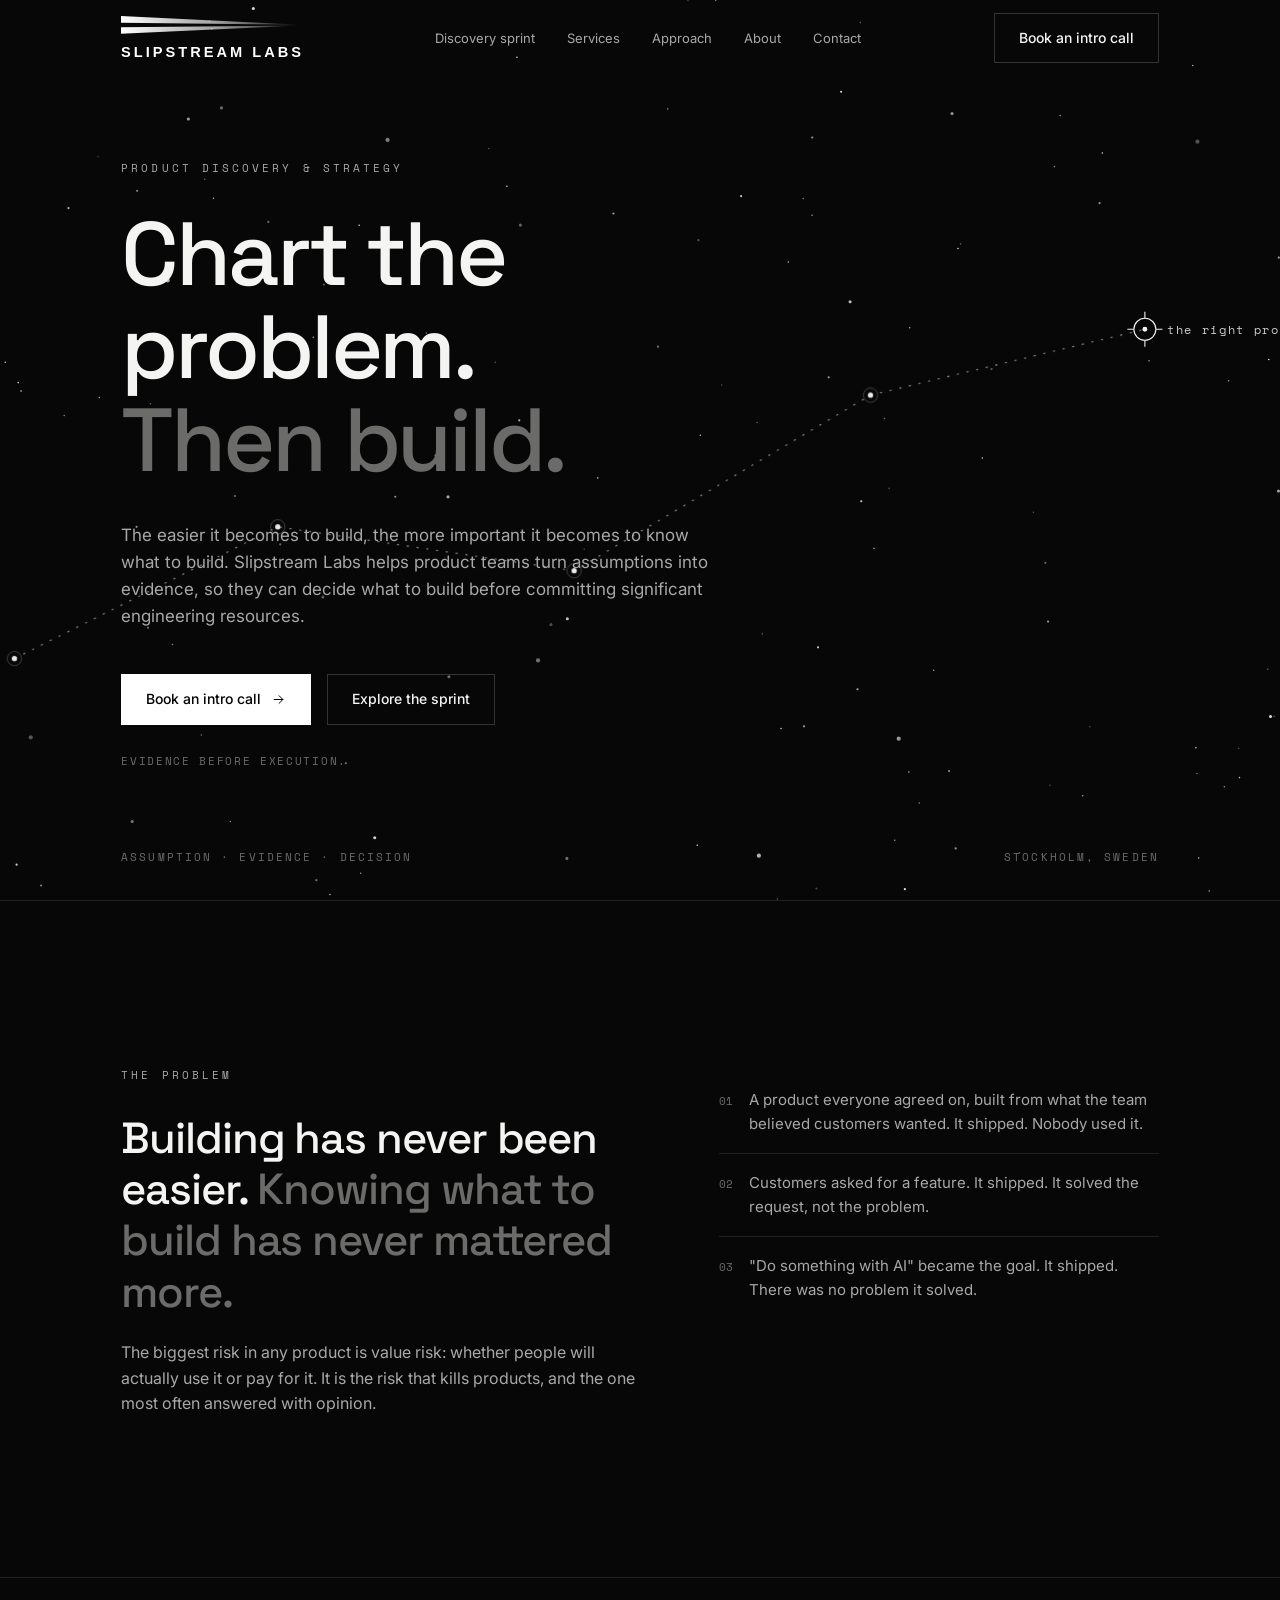
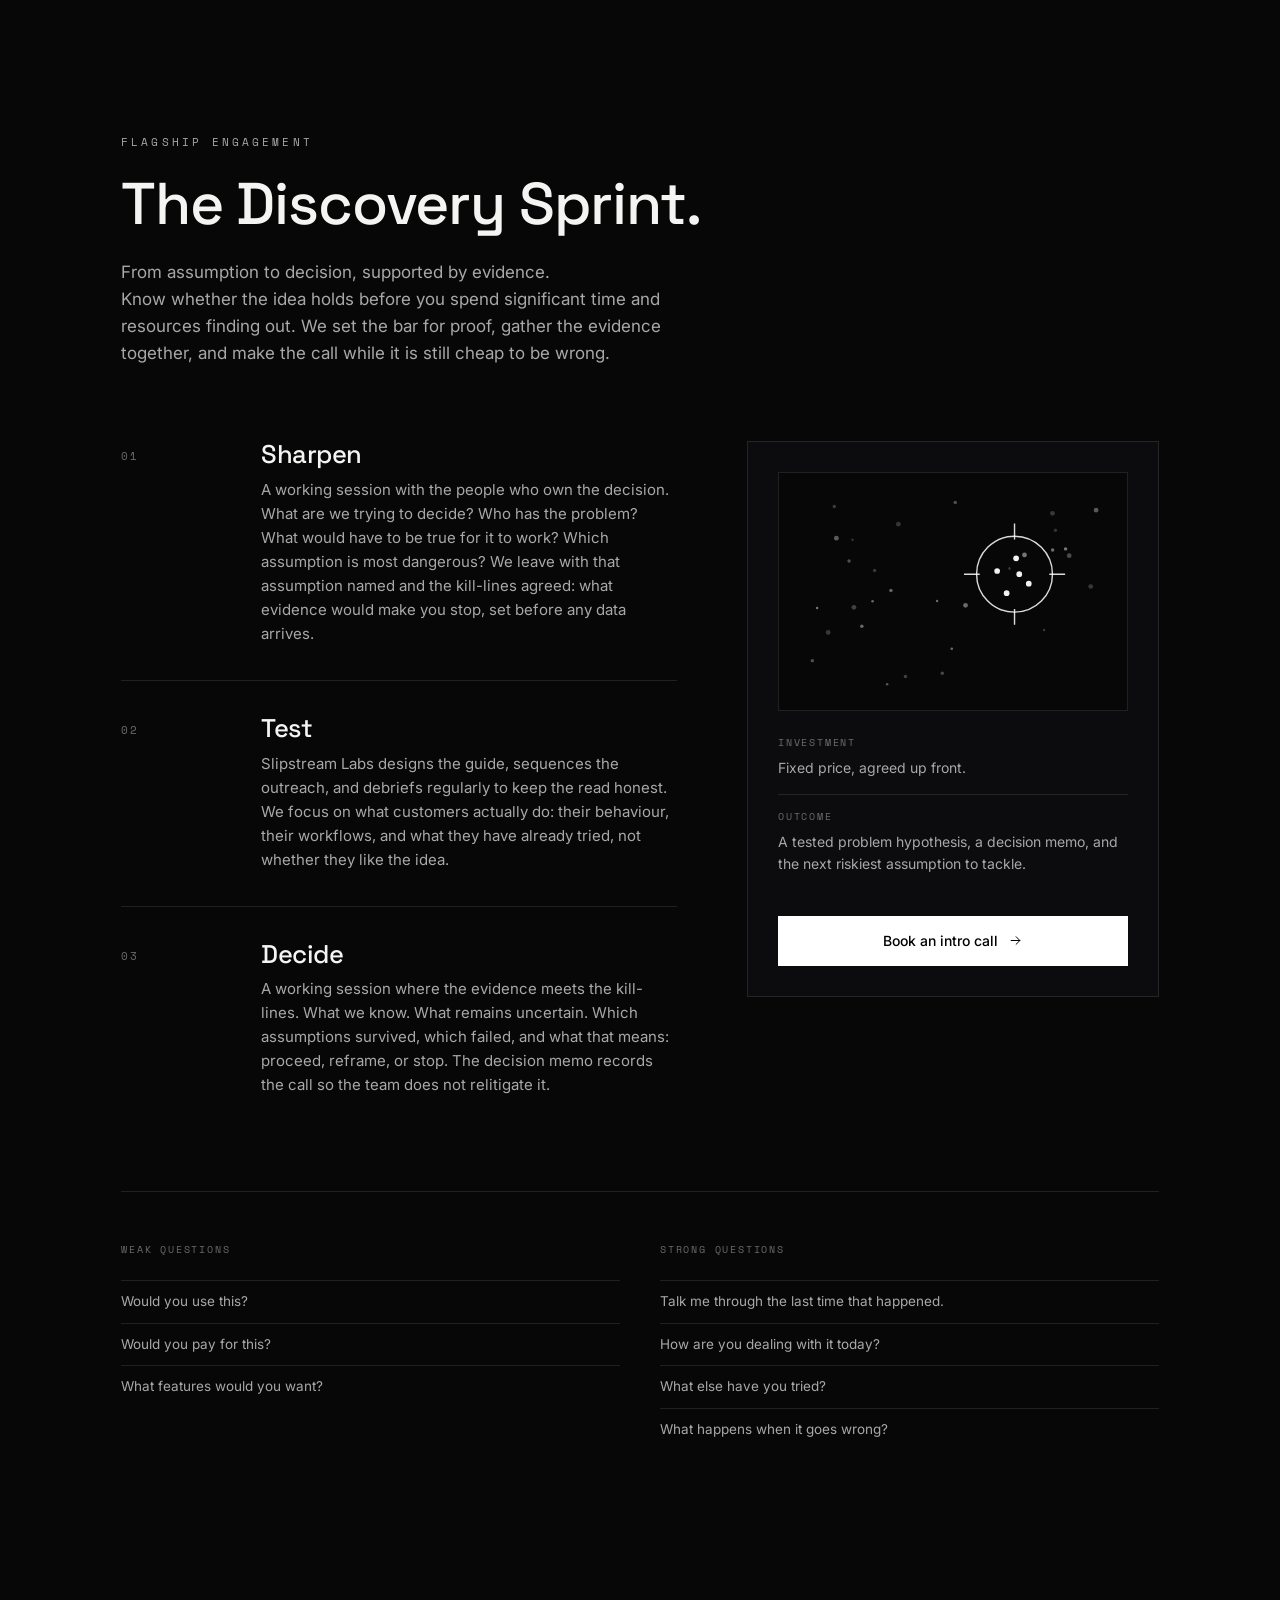
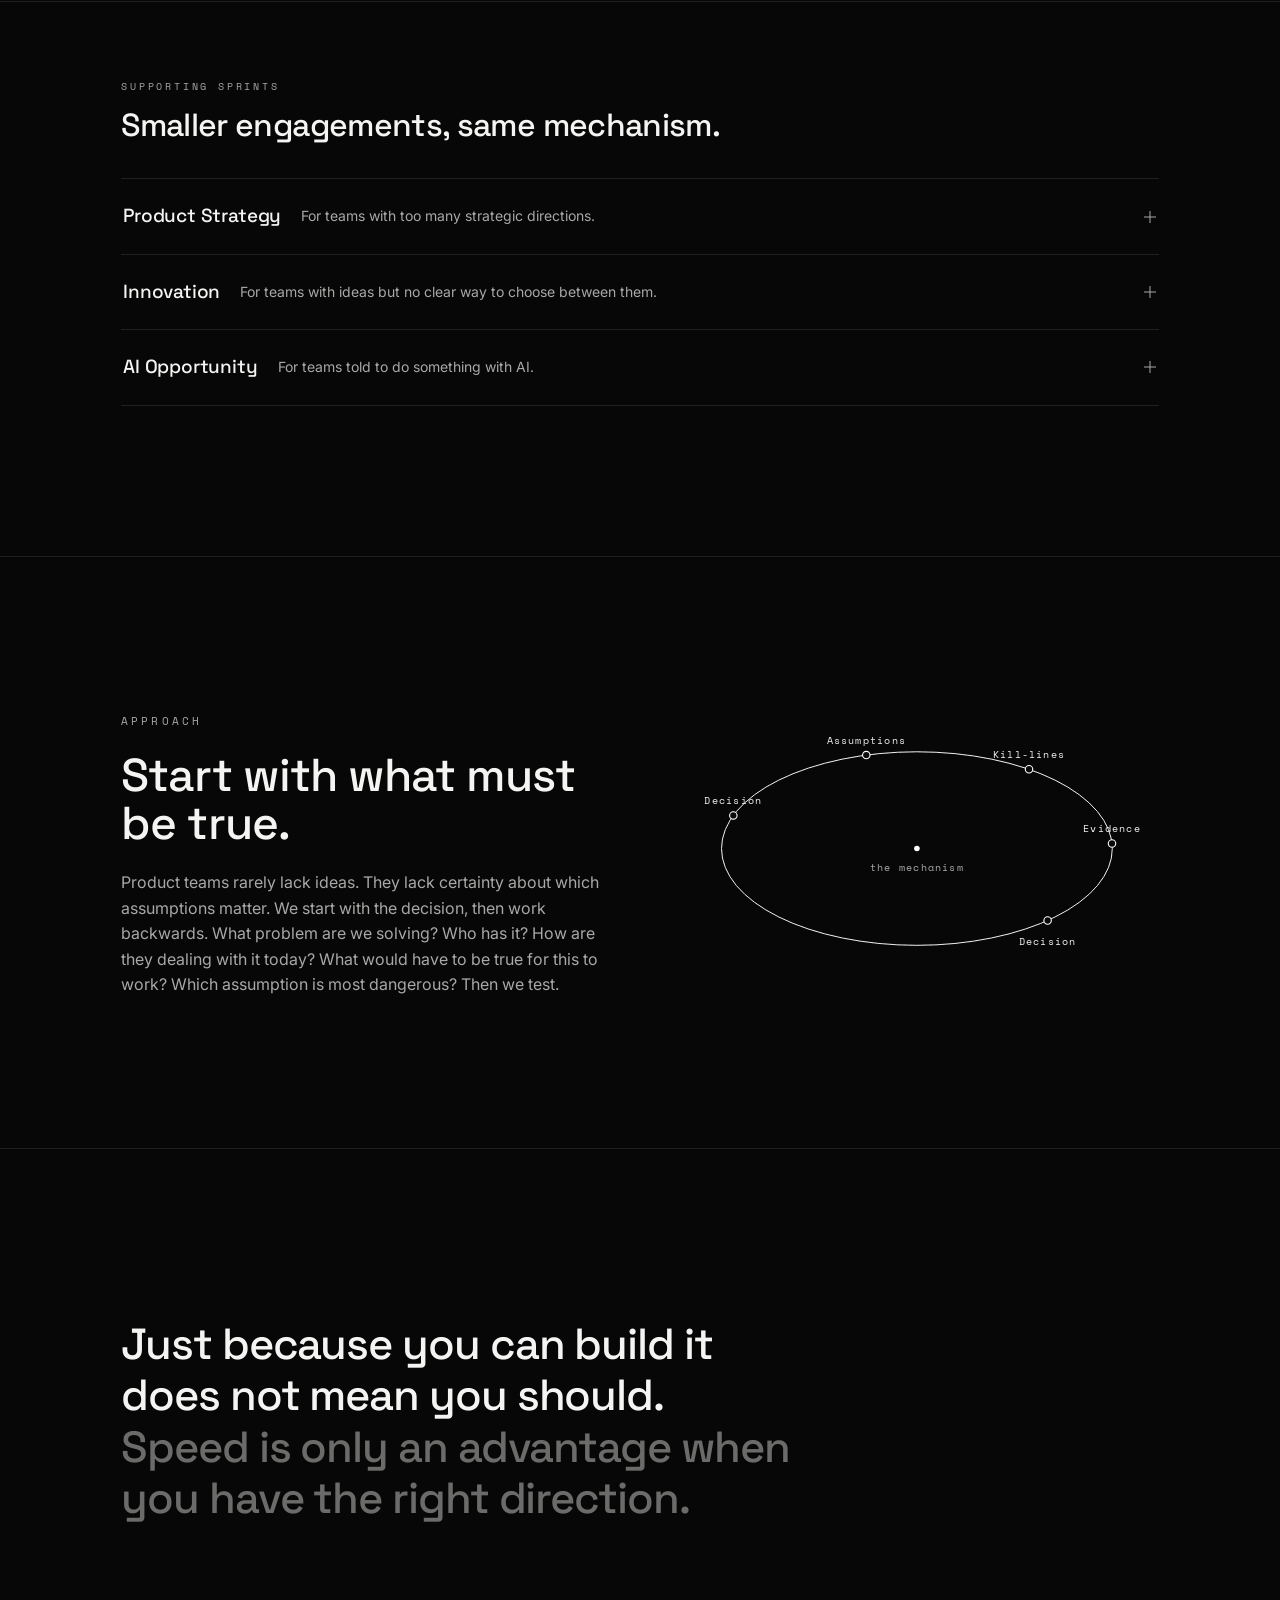
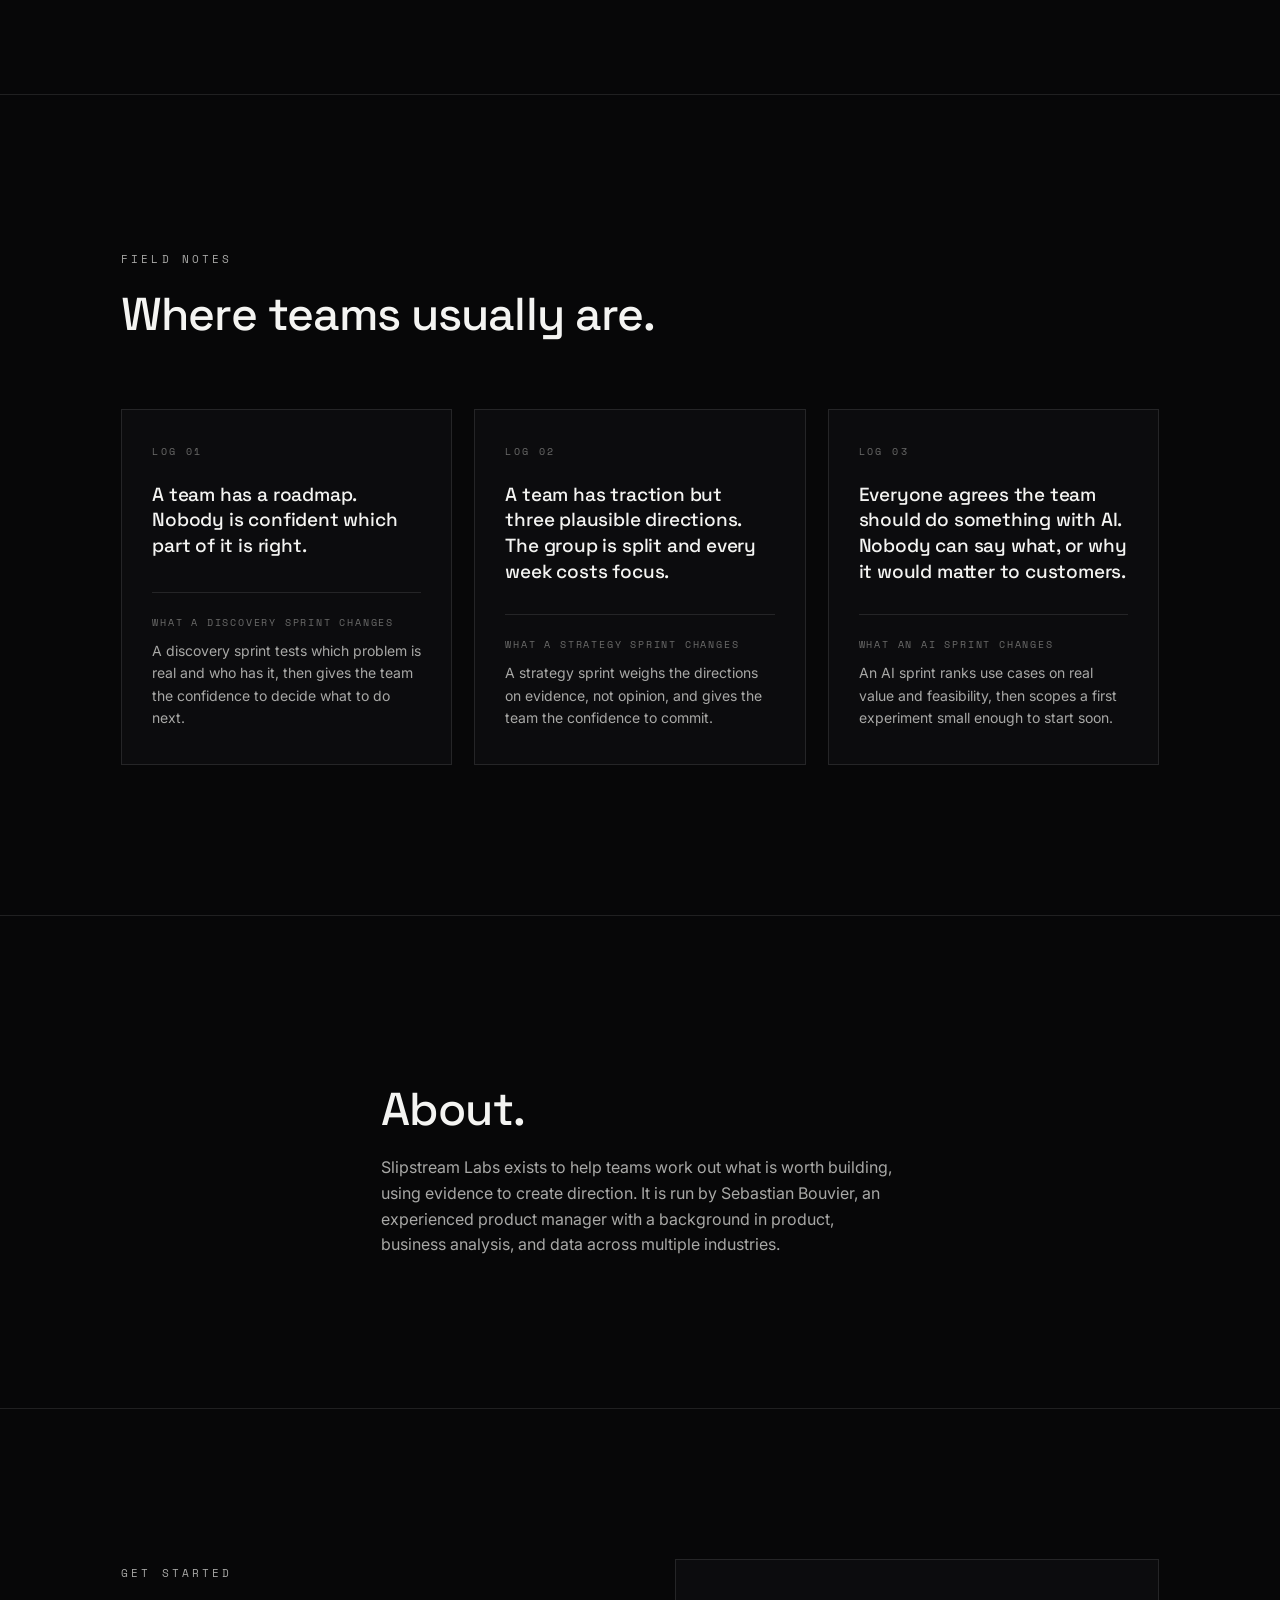
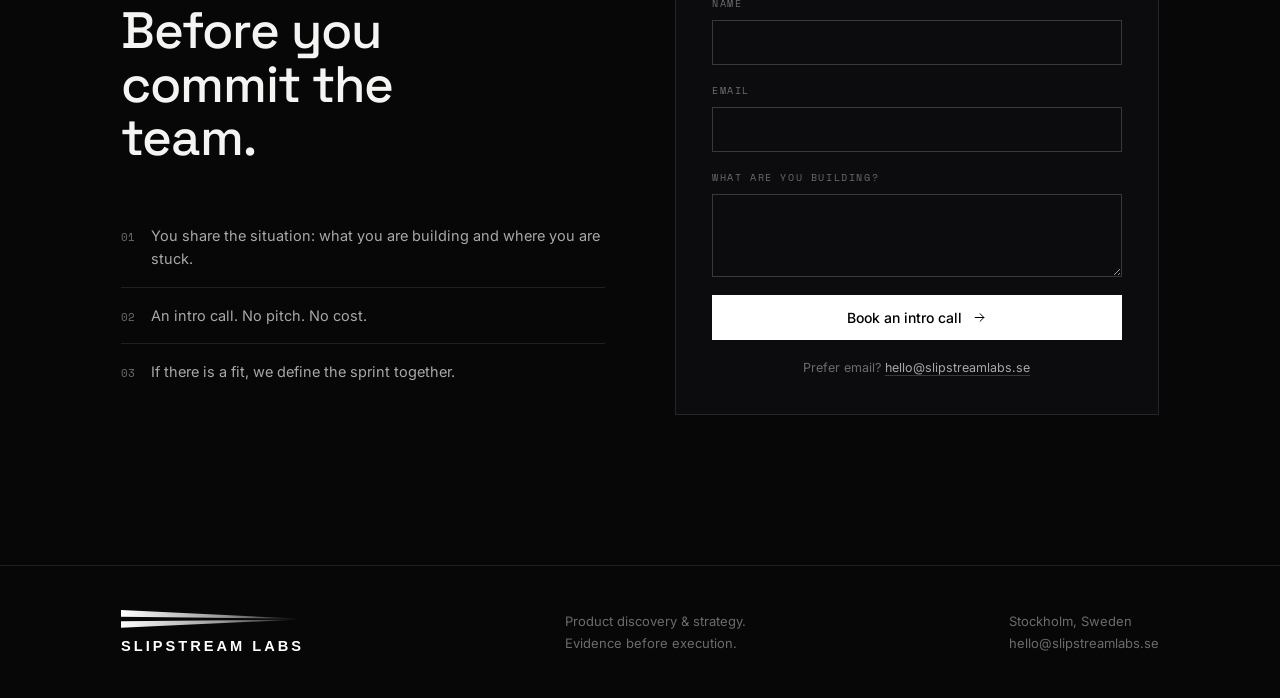
==== commit 0ee4e071: "Revise site copy across Problem, Discovery Sprint, pull-quote, Supporting sprints, Field notes, and " ====
--- a/index.html
+++ b/index.html
@@ -227,12 +227,12 @@
   <div class="reveal">
     <span class="eyebrow">The problem</span>
     <p class="prob-state">Building has never been easier. <span class="dim">Knowing what to build has never mattered more.</span></p>
+    <p class="lead">The biggest risk in any product is value risk: whether people will actually use it or pay for it. It is the risk that kills products, and the one most often answered with opinion.</p>
   </div>
   <ul class="prob-list reveal">
-    <li><span>01</span> Discovery gets squeezed between fundraising and shipping.</li>
-    <li><span>02</span> "Do something with AI" becomes a product idea before the problem is clear.</li>
-    <li><span>03</span> The team starts building before the biggest assumptions have been tested.</li>
-    <li><span>04</span> Opinions start carrying more weight than evidence.</li>
+    <li><span>01</span> A product everyone agreed on, built from what the team believed customers wanted. It shipped. Nobody used it.</li>
+    <li><span>02</span> Customers asked for a feature. It shipped. It solved the request, not the problem.</li>
+    <li><span>03</span> "Do something with AI" became the goal. It shipped. There was no problem it solved.</li>
   </ul>
 </div></section>
 
@@ -240,7 +240,7 @@
   <div class="flag-head reveal">
     <span class="eyebrow">Flagship engagement</span>
     <h2>The Discovery Sprint.</h2>
-    <p class="lead">From assumption to decision. Your team runs the interviews. Slipstream Labs designs the test, agrees the kill-lines before any evidence is gathered, and forces the call.</p>
+    <p class="lead">From assumption to decision, supported by evidence.<br>Know whether the idea holds before you spend significant time and resources finding out. We set the bar for proof, gather the evidence together, and make the call while it is still cheap to be wrong.</p>
   </div>
   <div class="flag-grid">
     <ol class="phases reveal">
@@ -248,31 +248,29 @@
         <span class="ph-wk">01</span>
         <div>
           <h3>Sharpen</h3>
-          <p>A half-day workshop with the founding team. What are we trying to decide? Who has the problem? What would have to be true for it to work? Which assumption is most dangerous? We leave with that assumption named and the kill-lines agreed: what evidence would make you stop, set before any data arrives.</p>
+          <p>A working session with the people who own the decision. What are we trying to decide? Who has the problem? What would have to be true for it to work? Which assumption is most dangerous? We leave with that assumption named and the kill-lines agreed: what evidence would make you stop, set before any data arrives.</p>
         </div>
       </li>
       <li>
         <span class="ph-wk">02</span>
         <div>
           <h3>Test</h3>
-          <p>Your team runs the interviews. Slipstream Labs designs the guide, sequences the outreach, and debriefs regularly to keep the read honest. We focus on what customers actually do: their behaviour, their workflows, and what they have already tried, not whether they like the idea.</p>
+          <p>Slipstream Labs designs the guide, sequences the outreach, and debriefs regularly to keep the read honest. We focus on what customers actually do: their behaviour, their workflows, and what they have already tried, not whether they like the idea.</p>
         </div>
       </li>
       <li>
         <span class="ph-wk">03</span>
         <div>
           <h3>Decide</h3>
-          <p>A workshop where the evidence meets the kill-lines. What we know. What remains uncertain. Which assumptions survived, which failed, and what that means: proceed, reframe, or stop. The decision memo records the call so the team does not relitigate it.</p>
+          <p>A working session where the evidence meets the kill-lines. What we know. What remains uncertain. Which assumptions survived, which failed, and what that means: proceed, reframe, or stop. The decision memo records the call so the team does not relitigate it.</p>
         </div>
       </li>
-      <li class="flag-note-row"><span class="ph-wk">Scope</span><div><p class="flag-note">Not included: fractional PM hours, execution work, market-sizing decks. The sprint ends with a call, not a backlog.</p></div></li>
     </ol>
     <aside class="flag-right reveal">
       <svg class="wk-dia" viewBox="0 0 220 150" aria-hidden="true"><circle cx="75.5" cy="32.4" r="1.5" fill="#fff" opacity="0.19"/><circle cx="173.0" cy="25.5" r="1.5" fill="#fff" opacity="0.2"/><circle cx="111.5" cy="18.6" r="1.1" fill="#fff" opacity="0.29"/><circle cx="59.2" cy="81.2" r="0.8" fill="#fff" opacity="0.4"/><circle cx="36.3" cy="41.2" r="1.5" fill="#fff" opacity="0.34"/><circle cx="24.1" cy="85.4" r="0.8" fill="#fff" opacity="0.44"/><circle cx="21.1" cy="118.7" r="1.1" fill="#fff" opacity="0.29"/><circle cx="118.0" cy="83.7" r="1.5" fill="#fff" opacity="0.4"/><circle cx="47.4" cy="85.0" r="1.5" fill="#fff" opacity="0.23"/><circle cx="31.1" cy="100.9" r="1.5" fill="#fff" opacity="0.2"/><circle cx="52.4" cy="97.0" r="1.1" fill="#fff" opacity="0.39"/><circle cx="103.3" cy="126.7" r="1.1" fill="#fff" opacity="0.26"/><circle cx="167.7" cy="99.3" r="0.8" fill="#fff" opacity="0.2"/><circle cx="70.8" cy="74.4" r="1.1" fill="#fff" opacity="0.38"/><circle cx="68.4" cy="133.6" r="0.8" fill="#fff" opacity="0.32"/><circle cx="44.3" cy="55.7" r="1.1" fill="#fff" opacity="0.29"/><circle cx="200.6" cy="23.5" r="1.5" fill="#fff" opacity="0.33"/><circle cx="183.6" cy="52.3" r="1.5" fill="#fff" opacity="0.27"/><circle cx="109.3" cy="111.2" r="0.8" fill="#fff" opacity="0.41"/><circle cx="197.2" cy="71.8" r="1.5" fill="#fff" opacity="0.2"/><circle cx="155.3" cy="51.8" r="1.5" fill="#fff" opacity="0.45"/><circle cx="173.1" cy="48.7" r="1.1" fill="#fff" opacity="0.42"/><circle cx="80.0" cy="128.8" r="1.1" fill="#fff" opacity="0.23"/><circle cx="35.0" cy="21.2" r="1.1" fill="#fff" opacity="0.21"/><circle cx="60.5" cy="61.7" r="1.1" fill="#fff" opacity="0.2"/><circle cx="100.0" cy="81.0" r="0.8" fill="#fff" opacity="0.4"/><circle cx="181.3" cy="48.0" r="1.1" fill="#fff" opacity="0.45"/><circle cx="145.8" cy="60.4" r="0.8" fill="#fff" opacity="0.22"/><circle cx="46.5" cy="42.3" r="0.8" fill="#fff" opacity="0.18"/><circle cx="174.9" cy="36.2" r="1.1" fill="#fff" opacity="0.18"/><circle cx="138" cy="62" r="1.8" fill="#fff" opacity="0.95"/><circle cx="150" cy="54" r="1.8" fill="#fff" opacity="0.95"/><circle cx="158" cy="70" r="1.8" fill="#fff" opacity="0.95"/><circle cx="144" cy="76" r="1.8" fill="#fff" opacity="0.95"/><circle cx="152" cy="64" r="1.8" fill="#fff" opacity="0.95"/><circle cx="149" cy="64" r="24" fill="none" stroke="#fff" stroke-width="0.9" opacity="0.85"/><path d="M149 32v10M149 86v10M117 64h10M171 64h10" stroke="#fff" stroke-width="0.9" opacity="0.85"/></svg>
       <dl class="flag-meta">
-        <div><dt>Duration</dt><dd>Fixed scope, agreed up front</dd></div>
-        <div><dt>Ideal for</dt><dd>Post-seed and Series A teams facing a build decision</dd></div>
-        <div><dt>You leave with</dt><dd>A tested problem hypothesis, a decision memo, and the next riskiest assumption to tackle</dd></div>
+        <div><dt>Investment</dt><dd>Fixed price, agreed up front.</dd></div>
+        <div><dt>Outcome</dt><dd>A tested problem hypothesis, a decision memo, and the next riskiest assumption to tackle.</dd></div>
       </dl>
       <a class="btn btn-solid" href="#contact">Book an intro call <svg class="ic-ar" viewBox="0 0 24 24" fill="none" stroke="currentColor" stroke-width="1.6" stroke-linecap="round" stroke-linejoin="round"><path d="M5 12h14M13 6l6 6-6 6"/></svg></a>
     </aside>
@@ -316,7 +314,7 @@
       <div class="sv-panel-measure">
         <ul class="sv-pts">
           <li>A clear value proposition and target customer</li>
-          <li>Options weighed on evidence, not seniority</li>
+          <li>Options weighed on evidence, not opinion</li>
           <li>Trade-offs made explicit</li>
         </ul>
         <dl class="sv-meta">
@@ -379,13 +377,13 @@
 </div></section>
 
 <section class="statement pov"><div class="wrap">
-  <p class="reveal">Don't build faster. Learn faster. <span class="dim">Speed is only an advantage when the feedback is honest.</span></p>
+  <p class="reveal">Just because you can build it does not mean you should. <span class="dim">Speed is only an advantage when you have the right direction.</span></p>
 </div></section>
 
 <section class="fieldnotes" id="fieldnotes"><div class="wrap">
   <div class="fn-head reveal">
     <span class="eyebrow">Field notes</span>
-    <h2>Where founders usually start.</h2>
+    <h2>Where teams usually are.</h2>
   </div>
   <div class="fn-grid">
 
@@ -394,7 +392,7 @@
       <p class="fn-sit">A team has a roadmap. Nobody is confident which part of it is right.</p>
       <div class="fn-out">
         <p class="fn-lbl">What a discovery sprint changes</p>
-        <p>A discovery sprint tests which problem is real and who has it, then forces a decision on what to do next.</p>
+        <p>A discovery sprint tests which problem is real and who has it, then gives the team the confidence to decide what to do next.</p>
       </div>
     </article>
 
@@ -403,7 +401,7 @@
       <p class="fn-sit">A team has traction but three plausible directions. The group is split and every week costs focus.</p>
       <div class="fn-out">
         <p class="fn-lbl">What a strategy sprint changes</p>
-        <p>A strategy sprint weighs the directions on evidence, not seniority, and forces the team to commit to one.</p>
+        <p>A strategy sprint weighs the directions on evidence, not opinion, and gives the team the confidence to commit.</p>
       </div>
     </article>
 
@@ -435,19 +433,8 @@
 
 <section class="about" id="about"><div class="wrap ab-grid">
   <div class="reveal">
-    <span class="eyebrow">About</span>
-    <h2>Decisions are the product.</h2>
-    <p class="lead">Slipstream Labs is run by Sebastian, a Stockholm-based product manager with a background in business analysis and data.</p>
-    <dl class="ab-pts">
-      <div>
-        <dt>Why Slipstream Labs exists</dt>
-        <dd>Slipstream exists to protect the work that happens before the build: understanding the problem, testing the assumptions, and making the decision while the cost of being wrong is still low.</dd>
-      </div>
-      <div>
-        <dt>Experience</dt>
-        <dd>Five years in management consulting on data and AI, across telecom, logistics, banking and automotive. Product specialist at a Swedish fintech savings platform. Product direction and delivery for an enterprise data platform at a Nordic bank, covering data governance and regulatory data quality. Civil engineering, Linköping.</dd>
-      </div>
-    </dl>
+    <h2>About.</h2>
+    <p class="lead">Slipstream Labs exists to help teams work out what is worth building, using evidence to create direction. It is run by Sebastian Bouvier, an experienced product manager with a background in product, business analysis, and data across multiple industries.</p>
   </div>
 </div></section>
 
--- a/css/styles.css
+++ b/css/styles.css
@@ -60,6 +60,7 @@
 .prob-list li{display:flex;gap:16px;padding:17px 0;border-top:1px solid var(--line);font-size:15px;color:var(--ink-2);align-items:baseline}
 .prob-list li:first-child{border-top:none}
 .prob-list span{font-family:var(--mono);font-size:11px;color:var(--ink-3)}
+.problem .lead{color:var(--ink-2);margin-top:22px;max-width:var(--prose);font-size:16px}
 
 /* 7 flagship: the discovery sprint */
 .flag{padding:150px 0;border-top:1px solid var(--line)}
@@ -72,8 +73,6 @@
 .ph-wk{font-family:var(--mono);font-size:11px;letter-spacing:.16em;text-transform:uppercase;color:var(--ink-3);padding-top:7px}
 .phases h3{font-size:clamp(20px,2vw,26px)}
 .phases p{color:var(--ink-2);font-size:15px;margin-top:10px;max-width:var(--prose)}
-.flag-note-row{padding-bottom:0}
-.flag-note{font-family:var(--mono);font-size:11px;letter-spacing:.06em;color:var(--ink-3);line-height:1.9;margin-top:0!important}
 .flag-right{border:1px solid var(--line);background:var(--bg-2);padding:30px;position:sticky;top:106px}
 .flag-right .wk-dia{border:1px solid var(--line);background:var(--bg);width:100%;height:auto;display:block}
 .flag-meta{margin:24px 0 26px}
@@ -168,10 +167,6 @@
 .ab-grid{max-width:62ch}
 .about h2{font-size:clamp(30px,3.6vw,48px);margin-top:20px}
 .about .lead{color:var(--ink-2);margin-top:22px;max-width:var(--prose);font-size:16px}
-.ab-pts{margin-top:36px}
-.ab-pts div{padding:16px 0;border-top:1px solid var(--line)}
-.ab-pts dt{font-family:var(--mono);font-size:10px;letter-spacing:.18em;text-transform:uppercase;color:var(--ink-3);margin-bottom:6px}
-.ab-pts dd{font-size:14.5px;color:var(--ink-2);line-height:1.7;max-width:var(--prose)}
 
 /* 14 contact */
 .contact{padding:150px 0;border-top:1px solid var(--line)}
